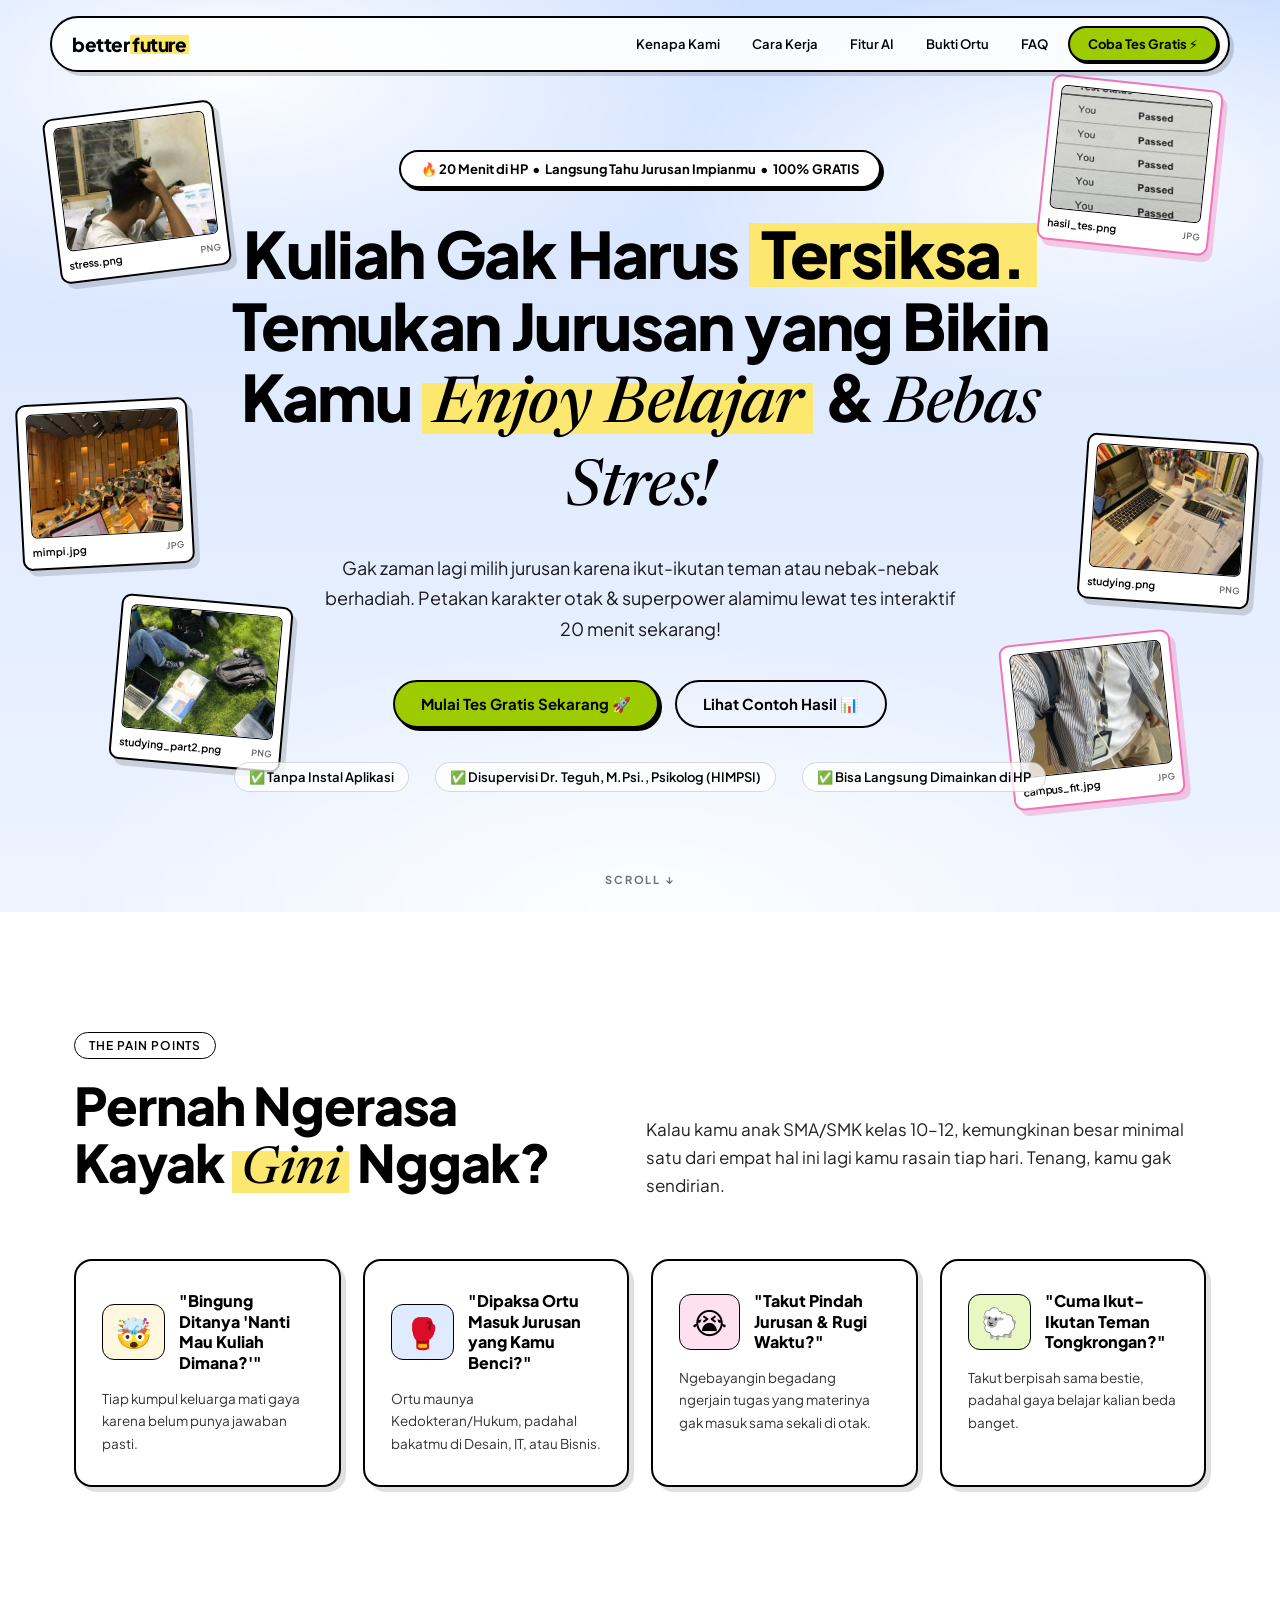
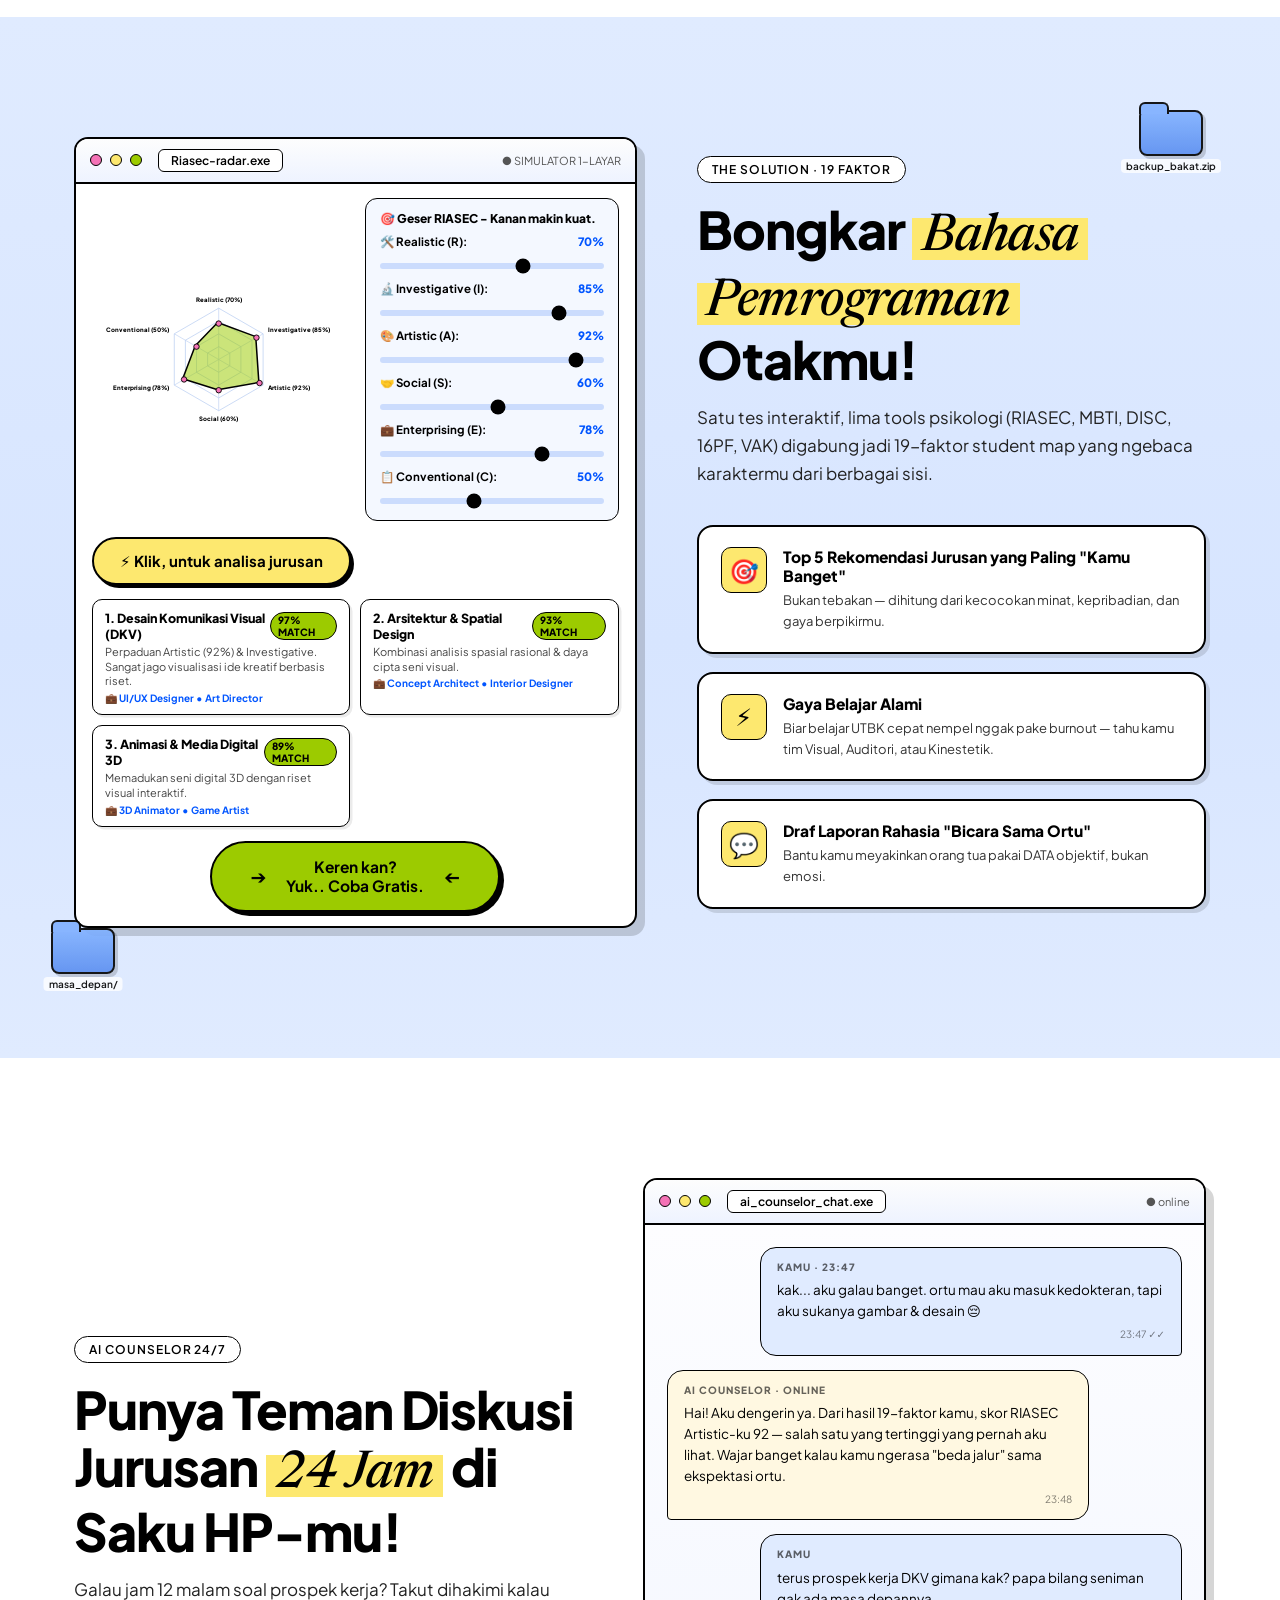
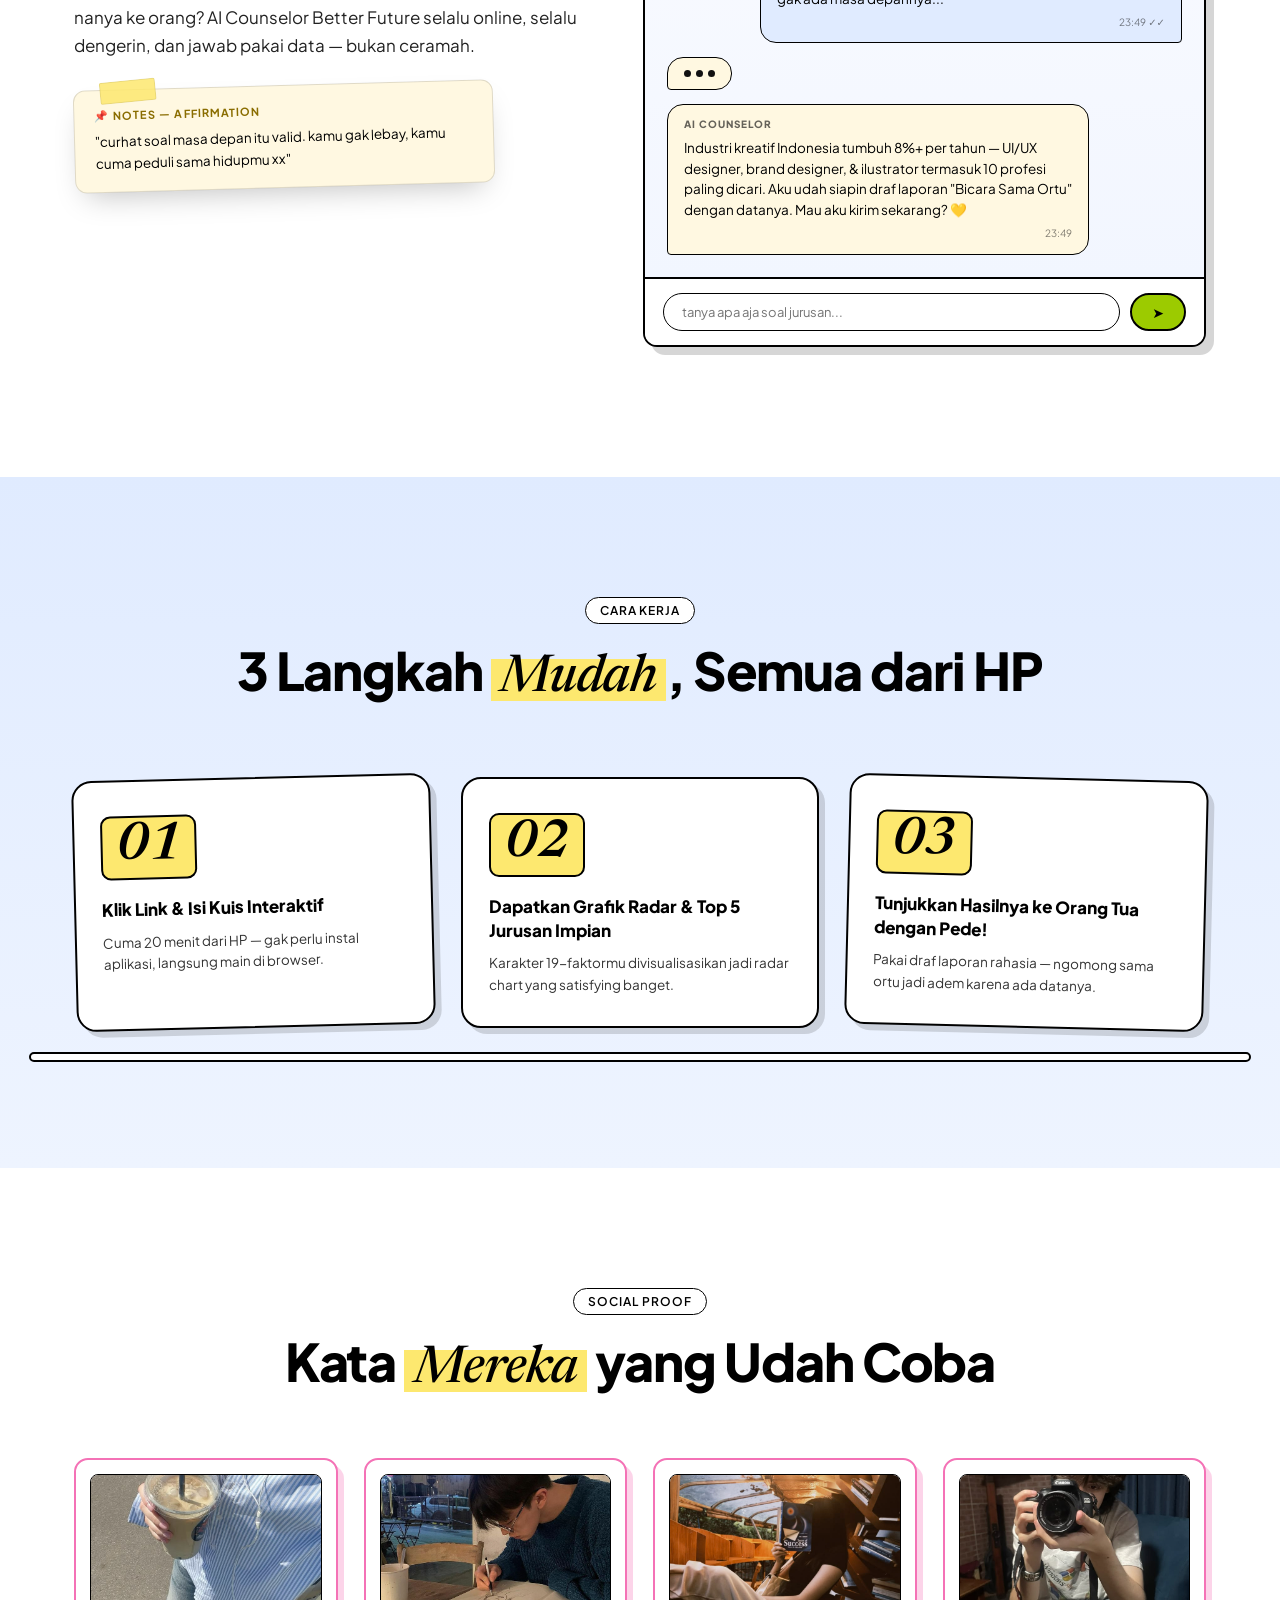
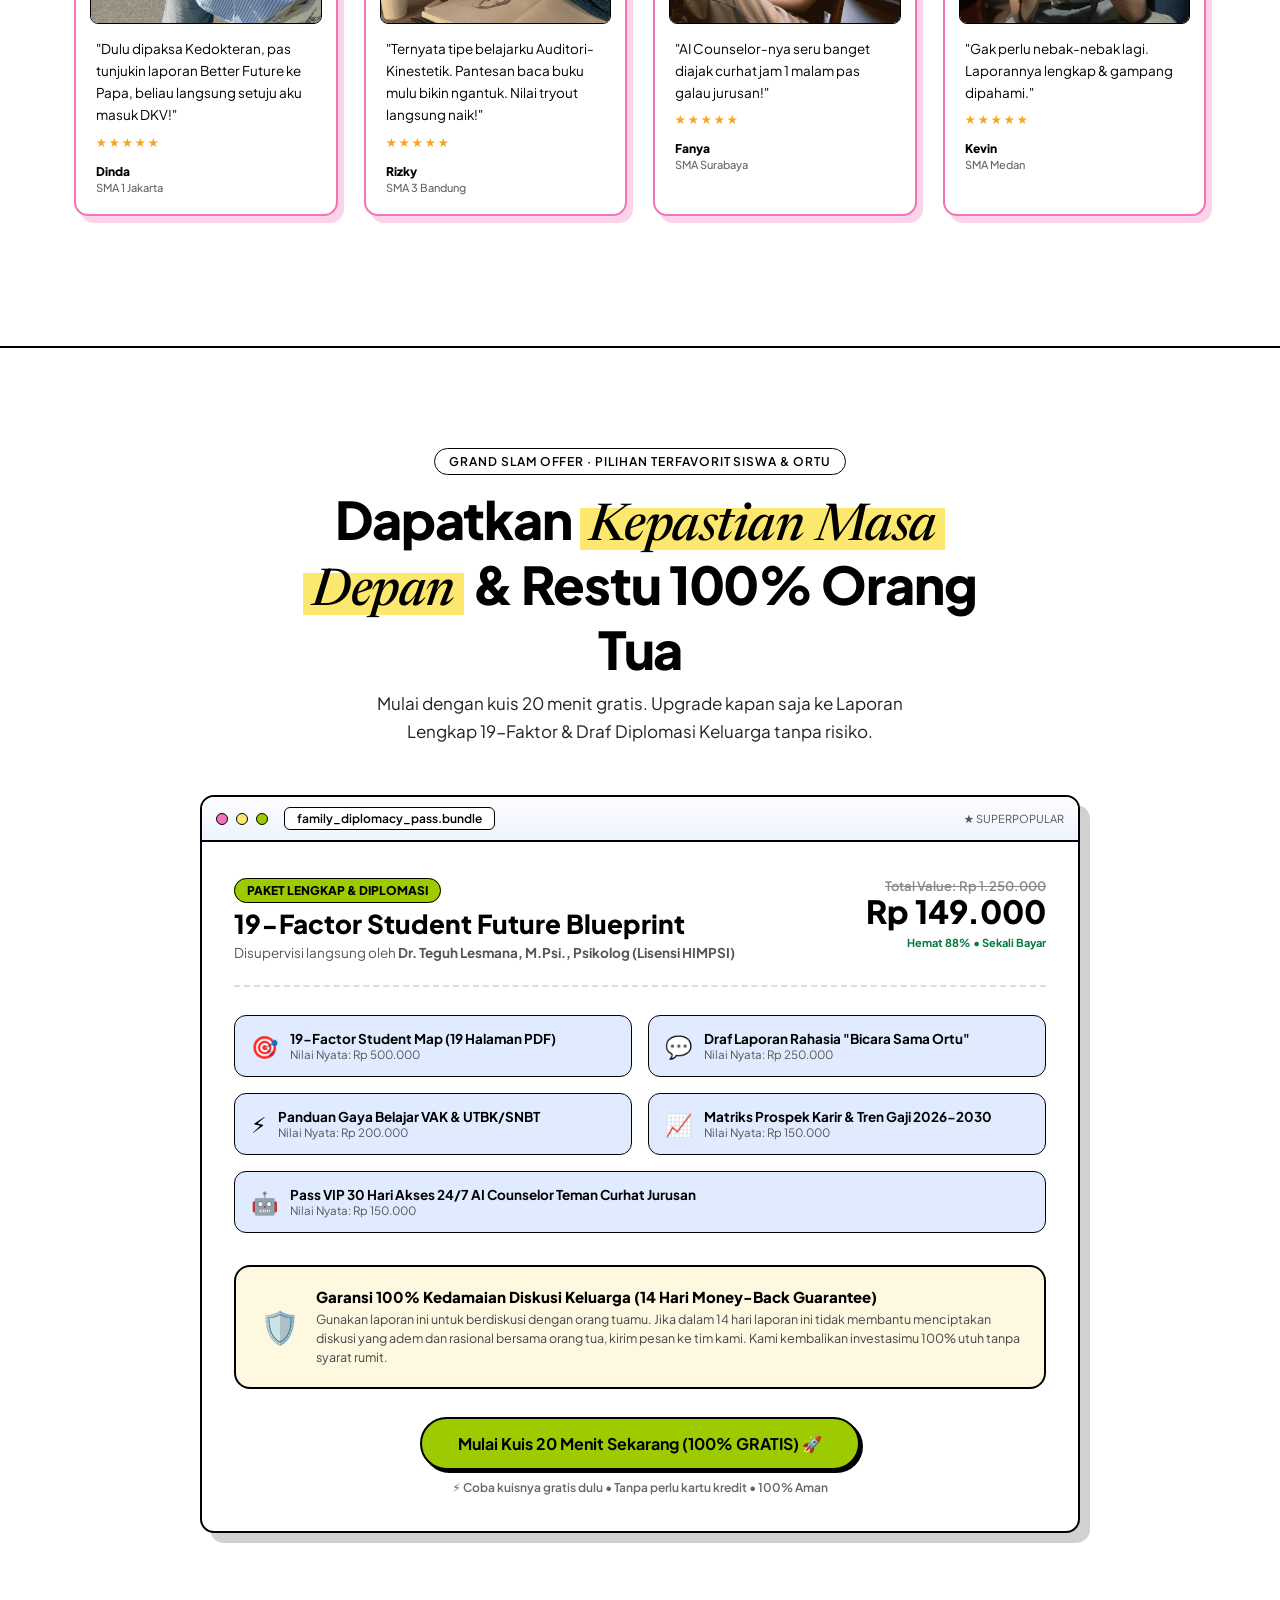
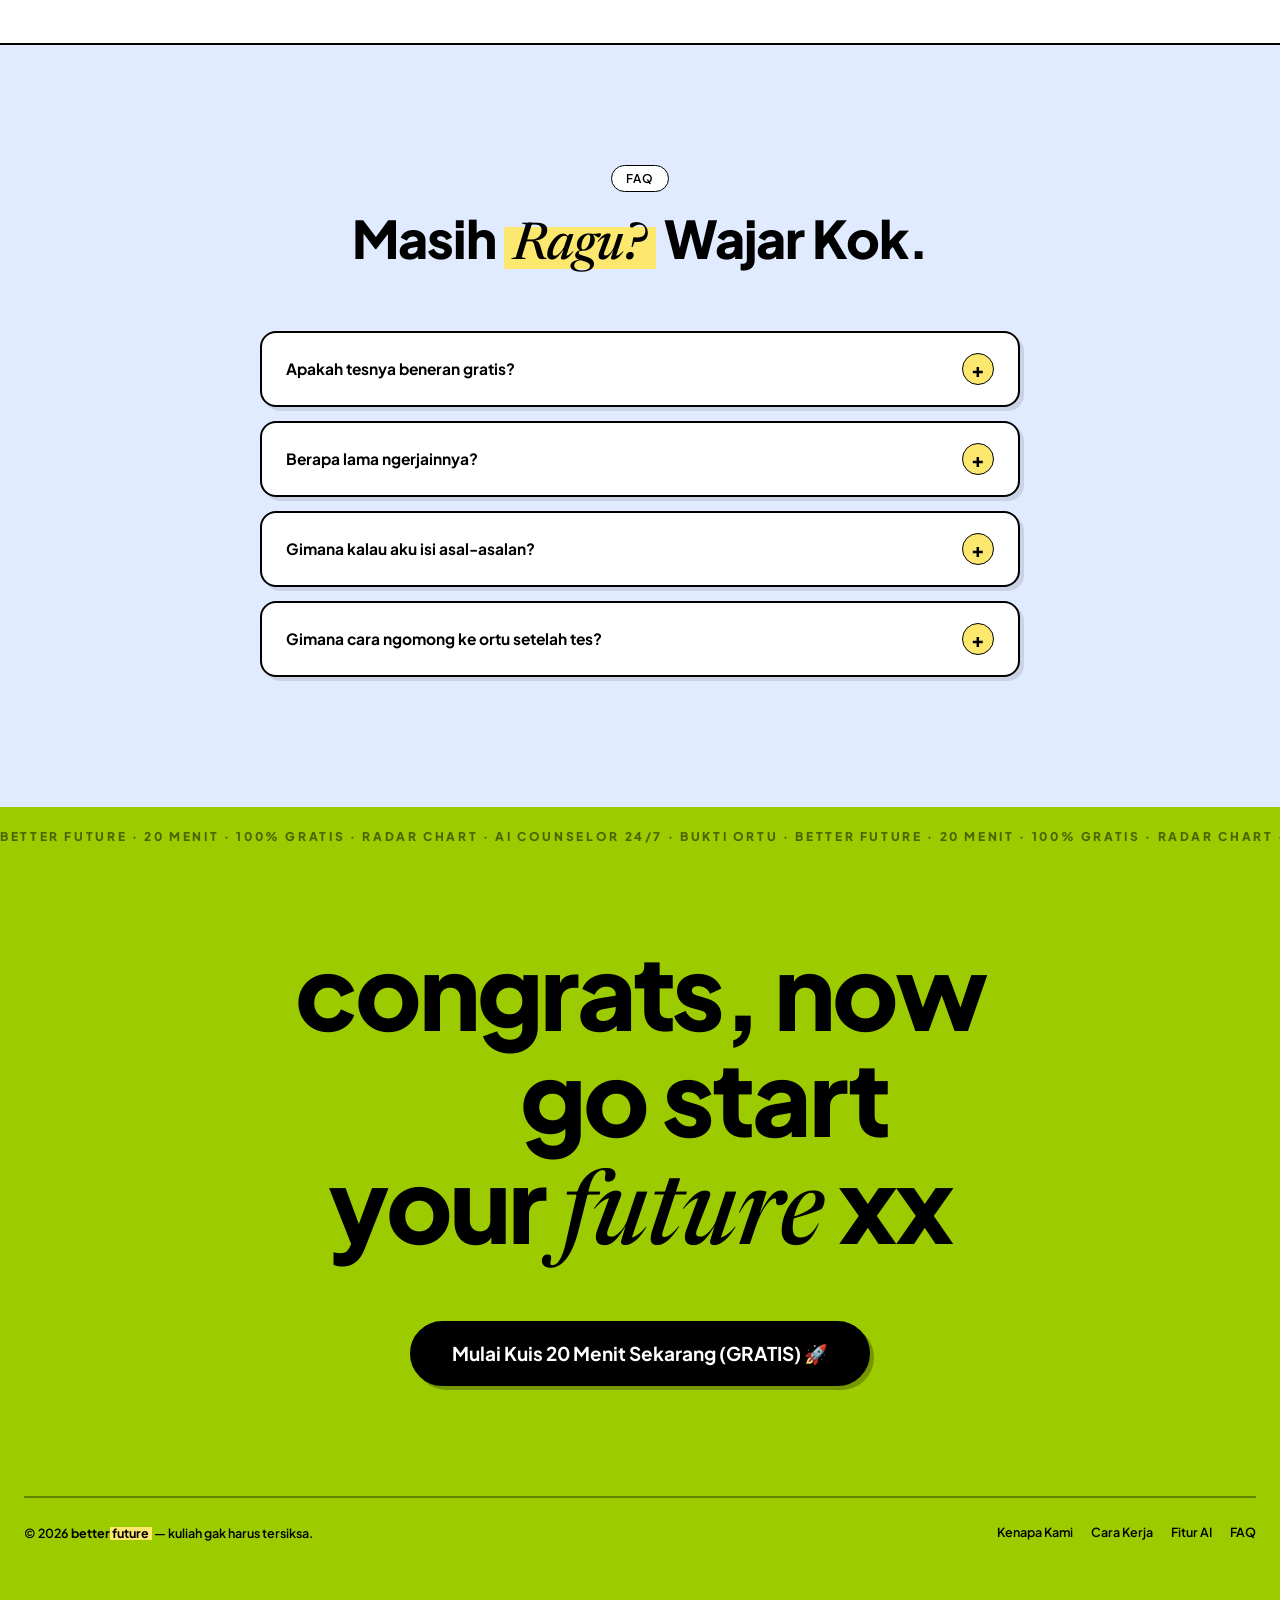
==== better-future.html @ 0d9a891e "style: update Analisa button label to 'Klik, untuk analisa jurusan'" ====
<!DOCTYPE html>
<html lang="id">
<head>
<meta charset="UTF-8">
<meta name="viewport" content="width=device-width, initial-scale=1.0">
<title>Better Future — Temukan Jurusan Impianmu dalam 20 Menit</title>
<meta name="description" content="Tes pemetaan bakat & jurusan 19-faktor gratis untuk siswa SMA/SMK. Radar chart karakter, AI Counselor 24/7, dan laporan untuk meyakinkan orang tua.">
<link rel="preconnect" href="https://fonts.googleapis.com">
<link rel="preconnect" href="https://fonts.gstatic.com" crossorigin>
<link href="https://fonts.googleapis.com/css2?family=Plus+Jakarta+Sans:ital,wght@0,300;0,400;0,500;0,600;0,700;0,800;1,400;1,600&family=Newsreader:ital,opsz,wght@1,6..72,400;1,6..72,500;1,6..72,600&display=swap" rel="stylesheet">
<style>
:root{
  --cloud:#E0EBFF;
  --white:#FFFFFF;
  --lime:#9CCB00;
  --scribble:#FDE86F;
  --pink:#F472B6;
  --beige:#FFF8E1;
  --ink:#000000;
  --sans:'Plus Jakarta Sans',system-ui,-apple-system,sans-serif;
  --serif:'Newsreader','Playfair Display',Georgia,serif;
}
*{margin:0;padding:0;box-sizing:border-box}
html{scroll-behavior:smooth}
body{font-family:var(--sans);color:var(--ink);background:var(--cloud);overflow-x:hidden;-webkit-font-smoothing:antialiased}
::selection{background:var(--scribble);color:var(--ink)}
img,svg{display:block;max-width:100%}
a{text-decoration:none;color:inherit}
button{font-family:inherit;cursor:pointer}

/* ---------- shared bits ---------- */

/* Mazda Dimming Turn Signal (Heartbeat Pulsing Glow) */
@keyframes mazdaPulse {
  0% { opacity: 1; filter: drop-shadow(0 0 6px rgba(0,0,0,0.3)); transform: scale(1); }
  18% { opacity: 1; filter: drop-shadow(0 0 16px rgba(156,203,0,0.9)); transform: scale(1.035); }
  55% { opacity: 0.5; filter: drop-shadow(0 0 2px rgba(0,0,0,0.1)); transform: scale(0.985); }
  100% { opacity: 1; filter: drop-shadow(0 0 6px rgba(0,0,0,0.3)); transform: scale(1); }
}

.mazda-btn {
  font-size: 16.5px !important;
  padding: 14px 34px !important;
  border-width: 2.5px !important;
  animation: mazdaPulse 1.4s cubic-bezier(0.2, 0.8, 0.2, 1) infinite !important;
  box-shadow: 4px 4px 0 var(--ink) !important;
}

.mazda-arrow {
  display: inline-block;
  font-size: 19px;
  font-weight: 900;
  margin: 0 4px;
}
.mazda-arrow.left { animation: arrowLeftPulse 1.4s infinite; }
.mazda-arrow.right { transform: scaleX(-1); animation: arrowRightPulse 1.4s infinite; }

@keyframes arrowLeftPulse {
  0%, 100% { transform: translateX(0); }
  50% { transform: translateX(5px); }
}
@keyframes arrowRightPulse {
  0%, 100% { transform: scaleX(-1) translateX(0); }
  50% { transform: scaleX(-1) translateX(5px); }
}


/* Compact 1-Screen RIASEC Simulator */
.sim-layout{display:grid;grid-template-columns:1fr 1fr;gap:20px;align-items:center;margin-bottom:16px}
@media(max-width:768px){.sim-layout{grid-template-columns:1fr;gap:12px}}

.sim-controls-compact{background:#f4f8ff;border:1.5px solid var(--ink);border-radius:12px;padding:12px 14px}
.sim-group-compact{margin-bottom:8px}
.sim-group-compact:last-child{margin-bottom:0}
.sim-label-compact{font-size:11.5px;font-weight:700;margin-bottom:3px;display:flex;justify-content:space-between;align-items:center}
.sim-label-compact span:last-child{color:#0055ff;font-weight:800}
.sim-slider-compact{width:100%;height:6px;border-radius:6px;background:#cbdcfd;outline:none;-webkit-appearance:none;accent-color:var(--ink);cursor:pointer}

.sim-results-compact{margin-top:14px;display:grid;grid-template-columns:repeat(auto-fit,minmax(220px,1fr));gap:10px}
.sim-res-card-compact{background:var(--white);border:1.5px solid var(--ink);border-radius:10px;padding:10px 12px;box-shadow:2.5px 2.5px 0 rgba(0,0,0,.08);transition:all .2s ease}
.sim-res-card-compact:hover{transform:translateY(-2px);box-shadow:4px 4px 0 rgba(0,0,0,.12)}
.sim-res-top-compact{display:flex;justify-content:space-between;align-items:center;margin-bottom:3px}
.sim-res-title-compact{font-size:12.5px;font-weight:800;color:var(--ink)}
.sim-res-badge-compact{font-size:10px;font-weight:800;background:var(--lime);border:1px solid var(--ink);border-radius:999px;padding:1px 7px}
.sim-res-desc-compact{font-size:11px;color:#444;line-height:1.35;margin-bottom:3px}
.sim-res-careers-compact{font-size:10px;color:#0055ff;font-weight:700}


/* Interactive Simulator Styles */
.sim-controls{background:#f4f8ff;border:1.5px solid var(--ink);border-radius:14px;padding:16px 18px;margin-top:14px}
.sim-group{margin-bottom:14px}
.sim-group:last-child{margin-bottom:0}
.sim-label{font-size:12px;font-weight:700;margin-bottom:6px;display:flex;justify-content:space-between;align-items:center}
.sim-label span{color:#0055ff;font-weight:800}
.sim-slider{width:100%;height:8px;border-radius:6px;background:#cbdcfd;outline:none;-webkit-appearance:none;accent-color:var(--ink);cursor:pointer}
.sim-pills{display:flex;gap:6px;flex-wrap:wrap}
.sim-pill{font-size:11.5px;font-weight:700;border:1.5px solid var(--ink);border-radius:999px;padding:5px 12px;background:var(--white);color:var(--ink);cursor:pointer;transition:all .18s ease}
.sim-pill:hover{background:var(--scribble)}
.sim-pill.active{background:var(--lime);box-shadow:2px 2px 0 var(--ink)}

.sim-results{margin-top:16px;display:flex;flex-direction:column;gap:10px}
.sim-res-card{background:var(--white);border:1.5px solid var(--ink);border-radius:12px;padding:12px 14px;box-shadow:3px 3px 0 rgba(0,0,0,.08);transition:all .25s ease}
.sim-res-card:hover{transform:translateY(-2px);box-shadow:5px 5px 0 rgba(0,0,0,.12)}
.sim-res-top{display:flex;justify-content:space-between;align-items:center;margin-bottom:4px}
.sim-res-title{font-size:13.5px;font-weight:800;color:var(--ink)}
.sim-res-badge{font-size:11px;font-weight:800;background:var(--lime);border:1px solid var(--ink);border-radius:999px;padding:2px 8px}
.sim-res-desc{font-size:11.5px;color:#444;line-height:1.4;margin-bottom:4px}
.sim-res-careers{font-size:10.5px;color:#0055ff;font-weight:700}
.loading-pulse{animation:pulse 0.8s infinite alternate}
@keyframes pulse { from { opacity: 0.5; } to { opacity: 1; } }

.wrap{max-width:1180px;margin:0 auto;padding:0 24px}
.hl{background:linear-gradient(180deg,transparent 12%,var(--scribble) 12%,var(--scribble) 92%,transparent 92%);padding:0 .18em;box-decoration-break:clone;-webkit-box-decoration-break:clone}
.it{font-family:var(--serif);font-style:italic;font-weight:500;letter-spacing:-.01em}
.pill-btn{display:inline-flex;align-items:center;gap:8px;border:2px solid var(--ink);border-radius:999px;padding:12px 26px;font-weight:700;font-size:15px;background:var(--white);color:var(--ink);transition:transform .2s ease,box-shadow .2s ease,background-color .2s ease;box-shadow:3px 3px 0 var(--ink)}
.pill-btn:hover{transform:translate(-2px,-2px);box-shadow:6px 6px 0 var(--ink)}
.pill-btn:active{transform:translate(1px,1px);box-shadow:2px 2px 0 var(--ink)}
.pill-btn.lime{background:var(--lime)}
.pill-btn.dark{background:var(--ink);color:var(--white);box-shadow:4px 4px 0 rgba(0,0,0,.25)}
.pill-btn.dark:hover{box-shadow:7px 7px 0 rgba(0,0,0,.25)}
.pill-btn.ghost{background:transparent;box-shadow:none}
.pill-btn.ghost:hover{background:var(--white);box-shadow:4px 4px 0 var(--ink)}
.tag{display:inline-block;border:1.5px solid var(--ink);border-radius:999px;padding:5px 14px;font-size:12px;font-weight:600;letter-spacing:.08em;text-transform:uppercase;background:var(--white)}
.sec-head{font-size:clamp(30px,4.6vw,52px);font-weight:800;line-height:1.08;letter-spacing:-.02em}
.sec-sub{font-size:clamp(14px,1.4vw,17px);line-height:1.65;color:#222;max-width:560px}
.reveal{opacity:0;transform:translateY(34px);transition:opacity .8s cubic-bezier(.2,.7,.3,1),transform .8s cubic-bezier(.2,.7,.3,1)}
.reveal.in{opacity:1;transform:none}

/* folder icon (pure css) */
.folder{position:relative;width:64px;height:46px;background:linear-gradient(180deg,#7fb0ff,#5a8ef0);border:2px solid var(--ink);border-radius:6px 8px 8px 8px;box-shadow:3px 3px 0 rgba(0,0,0,.18)}
.folder::before{content:'';position:absolute;top:-10px;left:-2px;width:26px;height:10px;background:#7fb0ff;border:2px solid var(--ink);border-bottom:none;border-radius:6px 6px 0 0}
.folder span{position:absolute;left:50%;top:110%;transform:translateX(-50%);font-size:10px;font-weight:600;white-space:nowrap;background:rgba(255,255,255,.85);padding:1px 5px;border-radius:4px}

/* polaroid artifact */
.pola{background:var(--white);border:2px solid var(--ink);border-radius:10px;padding:8px 8px 10px;box-shadow:5px 6px 0 rgba(0,0,0,.14);width:150px}
.pola .ph{height:110px;border-radius:6px;border:1.5px solid var(--ink);position:relative;overflow:hidden}
.pola .cap{font-size:10.5px;font-weight:600;margin-top:7px;display:flex;justify-content:space-between;align-items:center}
.pola .cap i{font-style:normal;font-size:9px;color:#666}
.pink-bd{border-color:var(--pink);box-shadow:5px 6px 0 rgba(244,114,182,.35)}

/* sticky note */
.note{background:var(--beige);border:1.5px solid rgba(0,0,0,.12);border-radius:12px;padding:18px 20px;box-shadow:0 14px 30px -12px rgba(0,0,0,.25);position:relative}
.note::before{content:'';position:absolute;top:-10px;left:26px;width:54px;height:20px;background:rgba(253,232,111,.85);border:1px solid rgba(0,0,0,.08);transform:rotate(-4deg);border-radius:2px}
.note .n-title{font-size:11px;font-weight:700;text-transform:uppercase;letter-spacing:.1em;color:#8a6d00;margin-bottom:8px}
.note p{font-size:13.5px;line-height:1.6}

/* retro window */
.retro{background:var(--white);border:2px solid var(--ink);border-radius:14px;box-shadow:8px 8px 0 rgba(0,0,0,.16);overflow:hidden}
.retro-bar{display:flex;align-items:center;gap:8px;padding:10px 14px;border-bottom:2px solid var(--ink);background:linear-gradient(180deg,#fdfdfd,#eef3ff)}
.retro-bar .dot{width:12px;height:12px;border-radius:50%;border:1.5px solid var(--ink)}
.retro-bar .dot:nth-child(1){background:var(--pink)}
.retro-bar .dot:nth-child(2){background:var(--scribble)}
.retro-bar .dot:nth-child(3){background:var(--lime)}
.retro-bar .fname{margin-left:8px;font-size:12px;font-weight:600;background:var(--white);border:1.5px solid var(--ink);border-radius:6px;padding:3px 12px}
.retro-bar .spacer{flex:1}
.retro-bar .mini{font-size:11px;color:#555}

/* ---------- nav ---------- */
nav{position:fixed;top:16px;left:50%;transform:translateX(-50%);z-index:100;width:min(1180px,calc(100% - 32px))}
.nav-pill{display:flex;align-items:center;gap:6px;background:rgba(255,255,255,.86);backdrop-filter:blur(14px);-webkit-backdrop-filter:blur(14px);border:2px solid var(--ink);border-radius:999px;padding:8px 10px 8px 20px;box-shadow:4px 4px 0 rgba(0,0,0,.15)}
.logo{font-weight:800;font-size:19px;letter-spacing:-.02em;margin-right:auto;white-space:nowrap}
.logo .hl{padding:0 .12em}
.nav-links{display:flex;gap:4px}
.nav-links a{font-size:13px;font-weight:600;padding:7px 14px;border-radius:999px;transition:background-color .18s ease}
.nav-links a:hover{background:var(--scribble)}
.nav-cta{font-size:13px;font-weight:700;border:2px solid var(--ink);border-radius:999px;padding:8px 18px;background:var(--lime);transition:transform .18s ease,box-shadow .18s ease;box-shadow:2px 2px 0 var(--ink);white-space:nowrap}
.nav-cta:hover{transform:translate(-1px,-1px);box-shadow:4px 4px 0 var(--ink)}
.burger{display:none;background:none;border:2px solid var(--ink);border-radius:999px;width:38px;height:38px;font-size:16px;background:var(--white)}
.mobile-menu{display:none;flex-direction:column;gap:4px;margin-top:8px;background:var(--white);border:2px solid var(--ink);border-radius:20px;padding:12px;box-shadow:4px 4px 0 rgba(0,0,0,.15)}
.mobile-menu a{font-weight:600;font-size:14px;padding:10px 14px;border-radius:12px}
.mobile-menu a:hover{background:var(--scribble)}
.mobile-menu.open{display:flex}

/* ---------- hero ---------- */
.hero{position:relative;min-height:100svh;display:flex;align-items:center;justify-content:center;text-align:center;padding:150px 24px 120px;
  background:
    radial-gradient(ellipse 70% 45% at 18% 8%,rgba(255,255,255,.95) 0%,rgba(255,255,255,0) 60%),
    radial-gradient(ellipse 60% 40% at 85% 20%,rgba(255,255,255,.9) 0%,rgba(255,255,255,0) 55%),
    radial-gradient(ellipse 75% 50% at 50% 100%,rgba(255,255,255,.85) 0%,rgba(255,255,255,0) 60%),
    linear-gradient(180deg,#cfe0ff 0%,var(--cloud) 45%,#eef4ff 100%)}
.hero-inner{position:relative;z-index:3;max-width:860px}
.badge-fire{display:inline-flex;align-items:center;gap:8px;background:var(--white);border:2px solid var(--ink);border-radius:999px;padding:9px 20px;font-size:13px;font-weight:700;box-shadow:3px 3px 0 var(--ink);margin-bottom:30px}
.hero h1{font-size:clamp(34px,5.6vw,64px);font-weight:800;line-height:1.12;letter-spacing:-.025em;margin-bottom:26px}
.hero .sub{font-size:clamp(14px,1.6vw,18px);line-height:1.7;max-width:640px;margin:0 auto 36px;color:#1a1a1a}
.hero-ctas{display:flex;gap:16px;justify-content:center;flex-wrap:wrap;margin-bottom:34px}
.trust{display:flex;gap:10px 26px;justify-content:center;flex-wrap:wrap;font-size:13px;font-weight:600}
.trust span{background:rgba(255,255,255,.75);border:1.5px solid rgba(0,0,0,.15);border-radius:999px;padding:6px 14px}
.art{position:absolute;z-index:2;animation:floaty 7s ease-in-out infinite}
.art .pola{width:172px}
.art .pola .ph{height:124px}
.a1{top:12%;left:4%;transform:rotate(-7deg)}
.a2{top:9%;right:5%;transform:rotate(6deg);animation-delay:-2s}
.a3{bottom:16%;left:9%;transform:rotate(5deg);animation-delay:-4s}
.a4{bottom:12%;right:8%;transform:rotate(-6deg);animation-delay:-1s}
.a5{top:44%;left:1.5%;transform:rotate(-3deg);animation-delay:-3s}
.a6{top:48%;right:2%;transform:rotate(4deg);animation-delay:-5s}
@keyframes floaty{0%,100%{translate:0 0}50%{translate:0 -14px}}
.ph-1{background:linear-gradient(135deg,#ffd6e9,#f472b6 60%,#c9368b)}
.ph-2{background:linear-gradient(135deg,#fff3b0,#fde86f 55%,#d9b90a)}
.ph-3{background:linear-gradient(135deg,#d3f36b,#9ccb00 60%,#6a8f00)}
.ph-4{background:linear-gradient(135deg,#cfe0ff,#7fb0ff 60%,#3f6fd8)}
.ph-5{background:linear-gradient(135deg,#ffe9d1,#ffb26b 60%,#e07f1f)}
.ph-6{background:linear-gradient(135deg,#e6dcff,#b39af0 60%,#7d5cd6)}
.ph .doodle{position:absolute;inset:0;display:flex;align-items:center;justify-content:center}
.ph .doodle svg{width:44px;height:44px;stroke:rgba(0,0,0,.75)}
.ph img{width:100%;height:100%;object-fit:cover}
.scroll-hint{position:absolute;bottom:26px;left:50%;transform:translateX(-50%);z-index:3;font-size:11px;font-weight:700;letter-spacing:.18em;text-transform:uppercase;opacity:.55;animation:hint 2s ease-in-out infinite}
@keyframes hint{0%,100%{translate:0 0}50%{translate:0 8px}}

/* ---------- problems ---------- */
.problems{background:var(--white);padding:120px 0 130px;position:relative}
.problems .topline{display:flex;align-items:flex-end;justify-content:space-between;gap:30px;flex-wrap:wrap;margin-bottom:60px}
.pain-grid{display:grid;grid-template-columns:repeat(auto-fit,minmax(250px,1fr));gap:22px}
.pain{border:2px solid var(--ink);border-radius:18px;padding:30px 26px;background:var(--white);box-shadow:5px 5px 0 rgba(0,0,0,.12);transition:transform .22s ease,box-shadow .22s ease;position:relative}
.pain:hover{transform:translateY(-6px) rotate(-.6deg);box-shadow:8px 10px 0 rgba(0,0,0,.14)}
.pain-head{display:flex;align-items:center;gap:14px;margin-bottom:14px}
.pain .emo{font-size:30px;display:inline-flex;align-items:center;justify-content:center;background:var(--beige);border:1.5px solid var(--ink);border-radius:12px;padding:8px 12px;flex-shrink:0;margin-bottom:0}
.pain h3{font-size:16px;font-weight:800;line-height:1.3;margin-bottom:0}
.pain p{font-size:13.5px;line-height:1.65;color:#333}
.pain:nth-child(2) .emo{background:var(--cloud)}
.pain:nth-child(3) .emo{background:#ffe0ee}
.pain:nth-child(4) .emo{background:#e9f7c2}

/* ---------- 19 factor ---------- */
.factors{background:linear-gradient(180deg,var(--cloud),#d7e5ff 60%,var(--cloud));padding:120px 0 130px;position:relative;overflow:hidden}
.factors-grid{display:grid;grid-template-columns:1.05fr .95fr;gap:60px;align-items:center}
.radar-wrap{padding:26px}
.radar-legend{display:flex;flex-wrap:wrap;gap:8px;margin-top:16px}
.radar-legend span{font-size:11px;font-weight:700;border:1.5px solid var(--ink);border-radius:999px;padding:4px 11px;background:var(--beige)}
.feat-list{display:flex;flex-direction:column;gap:18px;margin-top:38px}
.feat{display:flex;gap:16px;align-items:flex-start;background:var(--white);border:2px solid var(--ink);border-radius:16px;padding:20px 22px;box-shadow:4px 4px 0 rgba(0,0,0,.12);transition:transform .2s ease}
.feat:hover{transform:translateX(6px)}
.feat .ico{font-size:24px;background:var(--scribble);border:1.5px solid var(--ink);border-radius:10px;width:46px;height:46px;display:flex;align-items:center;justify-content:center;flex-shrink:0}
.feat h4{font-size:15.5px;font-weight:800;margin-bottom:5px}
.feat p{font-size:13px;line-height:1.6;color:#333}
.floating-folder{position:absolute;opacity:.9}
.ff1{top:9%;right:6%;animation:floaty 8s ease-in-out infinite}
.ff2{bottom:8%;left:4%;animation:floaty 9s ease-in-out infinite reverse}

/* ---------- AI counselor ---------- */
.ai-sec{background:var(--white);padding:120px 0 130px}
.ai-grid{display:grid;grid-template-columns:.95fr 1.05fr;gap:60px;align-items:center}
.chat-body{padding:22px;background:linear-gradient(180deg,#fdfdff,#f2f6ff);display:flex;flex-direction:column;gap:14px;min-height:380px}
.bubble{max-width:82%;padding:12px 16px;border-radius:16px;font-size:13.5px;line-height:1.55;border:1.5px solid var(--ink);opacity:0;transform:translateY(12px);animation:pop .5s ease forwards}
@keyframes pop{to{opacity:1;transform:none}}
.bubble.me{align-self:flex-end;background:var(--cloud);border-bottom-right-radius:4px}
.bubble.ai{align-self:flex-start;background:var(--beige);border-bottom-left-radius:4px}
.bubble .who{display:block;font-size:10px;font-weight:800;letter-spacing:.1em;text-transform:uppercase;margin-bottom:5px;opacity:.6}
.bubble .time{display:block;font-size:10px;text-align:right;opacity:.5;margin-top:5px}
.typing{align-self:flex-start;display:flex;gap:5px;padding:12px 16px;background:var(--beige);border:1.5px solid var(--ink);border-radius:16px;border-bottom-left-radius:4px}
.typing i{width:7px;height:7px;background:#111;border-radius:50%;animation:tp 1s infinite}
.typing i:nth-child(2){animation-delay:.15s}
.typing i:nth-child(3){animation-delay:.3s}
@keyframes tp{0%,100%{transform:translateY(0);opacity:.4}50%{transform:translateY(-5px);opacity:1}}
.chat-input{display:flex;gap:10px;padding:14px 18px;border-top:2px solid var(--ink);background:var(--white)}
.chat-input input{flex:1;border:1.5px solid var(--ink);border-radius:999px;padding:10px 18px;font-family:inherit;font-size:13px;outline:none}
.chat-input input:focus{box-shadow:0 0 0 3px var(--scribble)}
.chat-input button{border:2px solid var(--ink);background:var(--lime);border-radius:999px;padding:0 20px;font-weight:800;font-size:14px;transition:transform .15s ease}
.chat-input button:hover{transform:scale(1.06)}
.ai-note{margin-top:26px;max-width:420px;transform:rotate(-1.6deg)}

/* ---------- steps ---------- */
.steps{background:linear-gradient(180deg,var(--cloud),#eef4ff);padding:120px 0 140px;position:relative;overflow:hidden}
.shelf{display:grid;grid-template-columns:repeat(3,1fr);gap:28px;margin-top:70px;position:relative}
.step-card{background:var(--white);border:2px solid var(--ink);border-radius:20px;padding:34px 26px 30px;box-shadow:6px 6px 0 rgba(0,0,0,.14);position:relative;transition:transform .25s ease}
.step-card:hover{transform:translateY(-8px)}
.step-card:nth-child(1){transform:rotate(-1.4deg)}
.step-card:nth-child(3){transform:rotate(1.4deg)}
.step-card:nth-child(1):hover{transform:rotate(-1.4deg) translateY(-8px)}
.step-card:nth-child(3):hover{transform:rotate(1.4deg) translateY(-8px)}
.step-num{font-family:var(--serif);font-style:italic;font-size:52px;font-weight:600;background:var(--scribble);display:inline-block;padding:0 14px;border-radius:10px;border:2px solid var(--ink);margin-bottom:18px;line-height:1.15}
.step-card h4{font-size:17px;font-weight:800;line-height:1.4;margin-bottom:10px}
.step-card p{font-size:13.5px;line-height:1.6;color:#333}
.shelf-line{position:absolute;left:-4%;right:-4%;height:10px;background:var(--white);border:2px solid var(--ink);border-radius:999px;bottom:-34px;box-shadow:0 10px 22px -8px rgba(0,0,0,.3)}

/* ---------- testimonials ---------- */
.testi{background:var(--white);padding:120px 0 130px}
.testi-grid{display:grid;grid-template-columns:repeat(auto-fit,minmax(240px,1fr));gap:26px;margin-top:60px}
.t-card{background:var(--white);border:2.5px solid var(--pink);border-radius:14px;padding:14px 14px 20px;box-shadow:6px 7px 0 rgba(244,114,182,.3);transition:transform .22s ease}
.t-card:hover{transform:translateY(-7px) rotate(.8deg)}
.t-photo{height:150px;border-radius:8px;border:1.5px solid var(--ink);margin-bottom:14px;display:flex;align-items:center;justify-content:center;font-family:var(--serif);font-style:italic;font-size:44px;font-weight:600;color:rgba(0,0,0,.75);overflow:hidden}
.t-photo img{width:100%;height:100%;object-fit:cover}
.t-card blockquote{font-size:13.5px;line-height:1.65;padding:0 6px}
.t-card .who{margin-top:14px;padding:0 6px;font-size:12px;font-weight:800}
.t-card .who span{display:block;font-weight:500;font-size:11px;color:#666;margin-top:2px}
.stars{padding:0 6px;margin-top:8px;font-size:12px;letter-spacing:2px;color:#f5a623}

/* ---------- faq ---------- */
.faq{background:var(--cloud);padding:120px 0 130px}
.faq-list{max-width:760px;margin:56px auto 0;display:flex;flex-direction:column;gap:14px}
.faq-item{background:var(--white);border:2px solid var(--ink);border-radius:16px;overflow:hidden;box-shadow:4px 4px 0 rgba(0,0,0,.1)}
.faq-q{width:100%;display:flex;justify-content:space-between;align-items:center;gap:16px;background:none;border:none;padding:20px 24px;font-size:15.5px;font-weight:700;text-align:left}
.faq-q .pm{font-size:20px;font-weight:800;transition:transform .3s ease;flex-shrink:0;width:32px;height:32px;border:1.5px solid var(--ink);border-radius:50%;display:flex;align-items:center;justify-content:center;background:var(--scribble)}
.faq-item.open .pm{transform:rotate(45deg);background:var(--lime)}
.faq-a{max-height:0;overflow:hidden;transition:max-height .4s ease}
.faq-a p{padding:0 24px 22px;font-size:14px;line-height:1.7;color:#333}

/* ---------- finale ---------- */
.finale{background:var(--lime);padding:130px 24px 60px;text-align:center;position:relative;overflow:hidden}
.finale h2{font-size:clamp(44px,8vw,110px);font-weight:800;line-height:1.04;letter-spacing:-.03em;margin-bottom:48px}
.finale h2 .l2{display:inline-block;margin-left:clamp(30px,10vw,150px)}
.finale .pill-btn.dark{font-size:clamp(15px,1.8vw,19px);padding:18px 40px;border-color:var(--ink)}
.foot{display:flex;justify-content:space-between;align-items:center;gap:20px;flex-wrap:wrap;margin-top:110px;padding-top:26px;border-top:2px solid rgba(0,0,0,.35);font-size:12.5px;font-weight:600}
.foot-links{display:flex;gap:18px;flex-wrap:wrap}
.foot-links a{border-bottom:1.5px solid transparent;transition:border-color .2s}
.foot-links a:hover{border-color:var(--ink)}
.finale .ticker{position:absolute;top:22px;left:0;right:0;overflow:hidden;opacity:.5;font-size:12px;font-weight:800;letter-spacing:.22em;text-transform:uppercase;white-space:nowrap}
.ticker-inner{display:inline-block;animation:tick 26s linear infinite}
@keyframes tick{from{transform:translateX(0)}to{transform:translateX(-50%)}}

/* ---------- responsive ---------- */
@media(max-width:980px){
  .factors-grid,.ai-grid{grid-template-columns:1fr;gap:46px}
  .shelf{grid-template-columns:1fr;max-width:440px;margin-left:auto;margin-right:auto}
  .a5,.a6{display:none}
  .art .pola{width:105px}
  .art .pola .ph{height:75px}
}
@media(max-width:720px){
  .nav-links{display:none}
  .burger{display:flex;align-items:center;justify-content:center}
  .nav-cta{padding:8px 14px;font-size:12px}
  .a3,.a4{display:none}
  .a1{top:8%;left:2%}
  .a2{top:7%;right:2%}
  .hero{padding-top:130px}
}
</style>
</head>
<body>

<!-- ============ NAV ============ -->
<nav>
  <div class="nav-pill">
    <a href="#" class="logo" data-testid="nav-logo">better<span class="hl">future</span></a>
    <div class="nav-links">
      <a href="#kenapa" data-testid="nav-link-kenapa">Kenapa Kami</a>
      <a href="#cara-kerja" data-testid="nav-link-cara">Cara Kerja</a>
      <a href="#fitur-ai" data-testid="nav-link-ai">Fitur AI</a>
      <a href="#bukti-ortu" data-testid="nav-link-bukti">Bukti Ortu</a>
      <a href="#faq" data-testid="nav-link-faq">FAQ</a>
    </div>
    <a href="#mulai" class="nav-cta" data-testid="nav-cta-button">Coba Tes Gratis ⚡</a>
    <button class="burger" id="burger" aria-label="menu" data-testid="nav-burger">☰</button>
  </div>
  <div class="mobile-menu" id="mobileMenu">
    <a href="#kenapa">Kenapa Kami</a>
    <a href="#cara-kerja">Cara Kerja</a>
    <a href="#fitur-ai">Fitur AI</a>
    <a href="#bukti-ortu">Bukti Ortu</a>
    <a href="#faq">FAQ</a>
  </div>
</nav>

<!-- ============ HERO ============ -->
<header class="hero" id="mulai">
  <!-- floating desktop artifacts -->
  <div class="art a1"><div class="pola"><div class="ph"><img src="assets/stress.jpg" alt="stress"></div><div class="cap">stress.png <i>PNG</i></div></div></div>
  <div class="art a2"><div class="pola pink-bd"><div class="ph"><img src="assets/test-score.jpg" alt="hasil tes"></div><div class="cap">hasil_tes.png <i>JPG</i></div></div></div>
  <div class="art a3"><div class="pola"><div class="ph"><img src="assets/studying-part2.jpg" alt="belajar di taman"></div><div class="cap">studying_part2.png <i>PNG</i></div></div></div>
  <div class="art a4"><div class="pola pink-bd"><div class="ph"><img src="assets/campus-fit.jpg" alt="ootd kampus"></div><div class="cap">campus_fit.jpg <i>JPG</i></div></div></div>
  <div class="art a5"><div class="pola"><div class="ph"><img src="assets/class.jpg" alt="kelas"></div><div class="cap">mimpi.jpg <i>JPG</i></div></div></div>
  <div class="art a6"><div class="pola"><div class="ph"><img src="assets/studying.jpg" alt="meja belajar"></div><div class="cap">studying.png <i>PNG</i></div></div></div>

  <div class="hero-inner">
    <div class="badge-fire reveal" data-testid="hero-badge">🔥 20 Menit di HP &nbsp;•&nbsp; Langsung Tahu Jurusan Impianmu &nbsp;•&nbsp; 100% GRATIS</div>
    <h1 class="reveal" data-testid="hero-headline">Kuliah Gak Harus <span class="hl">Tersiksa.</span><br>Temukan Jurusan yang Bikin Kamu <span class="it hl">Enjoy Belajar</span> &amp; <span class="it">Bebas Stres!</span></h1>
    <p class="sub reveal" data-testid="hero-subheadline">Gak zaman lagi milih jurusan karena ikut-ikutan teman atau nebak-nebak berhadiah. Petakan karakter otak &amp; superpower alamimu lewat tes interaktif 20 menit sekarang!</p>
    <div class="hero-ctas reveal">
      <a href="#cara-kerja" class="pill-btn lime" data-testid="hero-cta-primary">Mulai Tes Gratis Sekarang 🚀</a>
      <a href="#kenapa" class="pill-btn ghost" data-testid="hero-cta-secondary">Lihat Contoh Hasil 📊</a>
    </div>
    <div class="trust reveal" data-testid="hero-trust-badges">
      <span>✅ Tanpa Instal Aplikasi</span>
      <span>✅ Disupervisi Dr. Teguh, M.Psi., Psikolog (HIMPSI)</span>
      <span>✅ Bisa Langsung Dimainkan di HP</span>
    </div>
  </div>
  <div class="scroll-hint">scroll ↓</div>
</header>

<!-- ============ PROBLEMS ============ -->
<section class="problems" id="kenapa">
  <div class="wrap">
    <div class="topline reveal">
      <div>
        <span class="tag">the pain points</span>
        <h2 class="sec-head" style="margin-top:18px">Pernah Ngerasa<br>Kayak <span class="it hl">Gini</span> Nggak?</h2>
      </div>
      <p class="sec-sub">Kalau kamu anak SMA/SMK kelas 10–12, kemungkinan besar minimal satu dari empat hal ini lagi kamu rasain tiap hari. Tenang, kamu gak sendirian.</p>
    </div>
    <div class="pain-grid">
      <div class="pain reveal" data-testid="pain-card-1">
        <div class="pain-head">
          <span class="emo">🤯</span>
          <h3>"Bingung Ditanya 'Nanti Mau Kuliah Dimana?'"</h3>
        </div>
        <p>Tiap kumpul keluarga mati gaya karena belum punya jawaban pasti.</p>
      </div>
      <div class="pain reveal" data-testid="pain-card-2" style="transition-delay:.08s">
        <div class="pain-head">
          <span class="emo">🥊</span>
          <h3>"Dipaksa Ortu Masuk Jurusan yang Kamu Benci?"</h3>
        </div>
        <p>Ortu maunya Kedokteran/Hukum, padahal bakatmu di Desain, IT, atau Bisnis.</p>
      </div>
      <div class="pain reveal" data-testid="pain-card-3" style="transition-delay:.16s">
        <div class="pain-head">
          <span class="emo">😭</span>
          <h3>"Takut Pindah Jurusan &amp; Rugi Waktu?"</h3>
        </div>
        <p>Ngebayangin begadang ngerjain tugas yang materinya gak masuk sama sekali di otak.</p>
      </div>
      <div class="pain reveal" data-testid="pain-card-4" style="transition-delay:.24s">
        <div class="pain-head">
          <span class="emo">🐑</span>
          <h3>"Cuma Ikut-Ikutan Teman Tongkrongan?"</h3>
        </div>
        <p>Takut berpisah sama bestie, padahal gaya belajar kalian beda banget.</p>
      </div>
    </div>
  </div>
</section>

<!-- ============ 19-FACTOR ============ -->
<section class="factors" id="cara-kerja">
  <div class="floating-folder ff1"><div class="folder"><span>backup_bakat.zip</span></div></div>
  <div class="floating-folder ff2"><div class="folder"><span>masa_depan/</span></div></div>
  <div class="wrap">
    <div class="factors-grid">
      <div class="reveal">
                        <div class="retro" data-testid="radar-window">
          <div class="retro-bar">
            <span class="dot"></span><span class="dot"></span><span class="dot"></span>
            <span class="fname">Riasec-radar.exe</span>
            <span class="spacer"></span><span class="mini">● SIMULATOR 1-LAYAR</span>
          </div>
          <div style="padding:14px 16px">
            <!-- 2-Column Desktop Grid Layout -->
            <div class="sim-layout">
              <!-- Left Column: Hexagon Radar Chart -->
              <div>
                <svg viewBox="0 0 420 280" width="100%" data-testid="radar-chart" aria-label="Radar chart 6 dimensi RIASEC">
                  <g transform="translate(210,140)">
                    <!-- Grid Hexagons -->
                    <g fill="none" stroke="#b9cdf2" stroke-width="1.2">
                      <polygon points="0,-85 73.6,-42.5 73.6,42.5 0,85 -73.6,42.5 -73.6,-42.5"/>
                      <polygon points="0,-63.75 55.2,-31.87 55.2,31.87 0,63.75 -55.2,31.87 -55.2,-31.87"/>
                      <polygon points="0,-42.5 36.8,-21.25 36.8,21.25 0,42.5 -36.8,21.25 -36.8,-21.25"/>
                      <polygon points="0,-21.25 18.4,-10.62 18.4,10.62 0,21.25 -18.4,10.62 -18.4,-10.62"/>
                    </g>
                    <!-- Axis lines -->
                    <g stroke="#b9cdf2" stroke-width="1">
                      <line x1="0" y1="0" x2="0" y2="-85"/>
                      <line x1="0" y1="0" x2="73.6" y2="-42.5"/>
                      <line x1="0" y1="0" x2="73.6" y2="42.5"/>
                      <line x1="0" y1="0" x2="0" y2="85"/>
                      <line x1="0" y1="0" x2="-73.6" y2="42.5"/>
                      <line x1="0" y1="0" x2="-73.6" y2="-42.5"/>
                    </g>
                    <!-- Dynamic Data Polygon -->
                    <polygon id="radarPoly" points="0,-59.5 62.56,-36.1 67.7,39.1 0,51 -57.4,33.15 -36.8,-21.25"
                      fill="rgba(156,203,0,.52)" stroke="#000" stroke-width="2.5" stroke-linejoin="round" style="transition:all .25s ease"/>
                    <!-- Dynamic Vertex Circles -->
                    <g fill="#F472B6" stroke="#000" stroke-width="1.5">
                      <circle id="dotR" cx="0" cy="-59.5" r="4.5" style="transition:all .25s ease"/>
                      <circle id="dotI" cx="62.56" cy="-36.1" r="4.5" style="transition:all .25s ease"/>
                      <circle id="dotA" cx="67.7" cy="39.1" r="4.5" style="transition:all .25s ease"/>
                      <circle id="dotS" cx="0" cy="51" r="4.5" style="transition:all .25s ease"/>
                      <circle id="dotE" cx="-64.1" cy="33.15" r="4.5" style="transition:all .25s ease"/>
                      <circle id="dotC" cx="-36.8" cy="-21.25" r="4.5" style="transition:all .25s ease"/>
                    </g>
                    <!-- Hexagon Axis Labels -->
                    <g font-family="Plus Jakarta Sans,sans-serif" font-weight="800" font-size="10" fill="#000">
                      <text id="lblR" x="0" y="-96" text-anchor="middle">Realistic (70%)</text>
                      <text id="lblI" x="82" y="-45" text-anchor="start">Investigative (85%)</text>
                      <text id="lblA" x="82" y="50" text-anchor="start">Artistic (92%)</text>
                      <text id="lblS" x="0" y="102" text-anchor="middle">Social (60%)</text>
                      <text id="lblE" x="-82" y="50" text-anchor="end">Enterprising (78%)</text>
                      <text id="lblC" x="-82" y="-45" text-anchor="end">Conventional (50%)</text>
                    </g>
                  </g>
                </svg>
              </div>

              <!-- Right Column: 6 RIASEC Sliders -->
              <div class="sim-controls-compact">
                <div style="font-size:12px;font-weight:800;margin-bottom:8px;color:var(--ink)">🎯 Geser RIASEC - Kanan makin kuat.</div>

                <div class="sim-group-compact">
                  <div class="sim-label-compact"><span>🛠️ Realistic (R):</span><span id="txtR">70%</span></div>
                  <input type="range" id="slideR" class="sim-slider-compact" min="15" max="100" value="70">
                </div>

                <div class="sim-group-compact">
                  <div class="sim-label-compact"><span>🔬 Investigative (I):</span><span id="txtI">85%</span></div>
                  <input type="range" id="slideI" class="sim-slider-compact" min="15" max="100" value="85">
                </div>

                <div class="sim-group-compact">
                  <div class="sim-label-compact"><span>🎨 Artistic (A):</span><span id="txtA">92%</span></div>
                  <input type="range" id="slideA" class="sim-slider-compact" min="15" max="100" value="92">
                </div>

                <div class="sim-group-compact">
                  <div class="sim-label-compact"><span>🤝 Social (S):</span><span id="txtS">60%</span></div>
                  <input type="range" id="slideS" class="sim-slider-compact" min="15" max="100" value="60">
                </div>

                <div class="sim-group-compact">
                  <div class="sim-label-compact"><span>💼 Enterprising (E):</span><span id="txtE">78%</span></div>
                  <input type="range" id="slideE" class="sim-slider-compact" min="15" max="100" value="78">
                </div>

                <div class="sim-group-compact">
                  <div class="sim-label-compact"><span>📋 Conventional (C):</span><span id="txtC">50%</span></div>
                  <input type="range" id="slideC" class="sim-slider-compact" min="15" max="100" value="50">
                </div>
              </div>
            </div>

            <!-- Tombol Analisa (Full Width) -->
            <button id="btnAnalisa" class="pill-btn" style="background:var(--scribble); style="width:100%;justify-content:center;margin-top:48px;margin-bottom:24px;font-size:14px;padding:11px 18px" data-testid="btn-analisa">⚡ Klik, untuk analisa jurusan</button>

            <!-- Dynamic Results Cards (3-Column Grid) -->
            <div class="sim-results-compact" id="simHasil" data-testid="sim-results">
              <!-- JS populated -->
            </div>
            
            <!-- CTA Button under Recommendations -->
            <div style="text-align:center;margin-top:14px">
              <a href="#mulai" class="pill-btn lime mazda-btn" style="display:inline-flex;align-items:center;justify-content:center;gap:16px;text-align:center" data-testid="sim-cta-button">
              <span class="mazda-arrow left">➔</span>
              <span style="line-height:1.25;font-size:15.5px">Keren kan?<br><b>Yuk.. Coba Gratis.</b></span>
              <span class="mazda-arrow right">➔</span>
            </a>
            </div>
          </div>
        </div>
      </div>
      <div class="reveal">
        <span class="tag">the solution · 19 faktor</span>
        <h2 class="sec-head" style="margin:18px 0 16px">Bongkar <span class="it hl">Bahasa Pemrograman</span> Otakmu!</h2>
        <p class="sec-sub">Satu tes interaktif, lima tools psikologi (RIASEC, MBTI, DISC, 16PF, VAK) digabung jadi 19-faktor student map yang ngebaca karaktermu dari berbagai sisi.</p>
        <div class="feat-list">
          <div class="feat" data-testid="feature-1">
            <span class="ico">🎯</span>
            <div><h4>Top 5 Rekomendasi Jurusan yang Paling "Kamu Banget"</h4><p>Bukan tebakan — dihitung dari kecocokan minat, kepribadian, dan gaya berpikirmu.</p></div>
          </div>
          <div class="feat" data-testid="feature-2">
            <span class="ico">⚡</span>
            <div><h4>Gaya Belajar Alami</h4><p>Biar belajar UTBK cepat nempel nggak pake burnout — tahu kamu tim Visual, Auditori, atau Kinestetik.</p></div>
          </div>
          <div class="feat" id="bukti-ortu" data-testid="feature-3">
            <span class="ico">💬</span>
            <div><h4>Draf Laporan Rahasia "Bicara Sama Ortu"</h4><p>Bantu kamu meyakinkan orang tua pakai DATA objektif, bukan emosi.</p></div>
          </div>
        </div>
      </div>
    </div>
  </div>
</section>

<!-- ============ AI COUNSELOR ============ -->
<section class="ai-sec" id="fitur-ai">
  <div class="wrap">
    <div class="ai-grid">
      <div class="reveal">
        <span class="tag">ai counselor 24/7</span>
        <h2 class="sec-head" style="margin:18px 0 16px">Punya Teman Diskusi Jurusan <span class="it hl">24 Jam</span> di Saku HP-mu!</h2>
        <p class="sec-sub">Galau jam 12 malam soal prospek kerja? Takut dihakimi kalau nanya ke orang? AI Counselor Better Future selalu online, selalu dengerin, dan jawab pakai data — bukan ceramah.</p>
        <div class="note ai-note">
          <div class="n-title">📌 Notes — affirmation</div>
          <p>"curhat soal masa depan itu valid. kamu gak lebay, kamu cuma peduli sama hidupmu xx"</p>
        </div>
      </div>
      <div class="reveal">
        <div class="retro" data-testid="chat-window">
          <div class="retro-bar">
            <span class="dot"></span><span class="dot"></span><span class="dot"></span>
            <span class="fname">ai_counselor_chat.exe</span>
            <span class="spacer"></span><span class="mini">● online</span>
          </div>
          <div class="chat-body" id="chatBody">
            <div class="bubble me" style="animation-delay:.2s"><span class="who">Kamu · 23:47</span>kak... aku galau banget. ortu mau aku masuk kedokteran, tapi aku sukanya gambar &amp; desain 😔<span class="time">23:47 ✓✓</span></div>
            <div class="bubble ai" style="animation-delay:.9s"><span class="who">AI Counselor · online</span>Hai! Aku dengerin ya. Dari hasil 19-faktor kamu, skor RIASEC Artistic-ku 92 — salah satu yang tertinggi yang pernah aku lihat. Wajar banget kalau kamu ngerasa "beda jalur" sama ekspektasi ortu.<span class="time">23:48</span></div>
            <div class="bubble me" style="animation-delay:1.6s"><span class="who">Kamu</span>terus prospek kerja DKV gimana kak? papa bilang seniman gak ada masa depannya...<span class="time">23:49 ✓✓</span></div>
            <div class="typing" id="typingDots" style="animation:pop .4s ease 2.2s forwards;opacity:0"><i></i><i></i><i></i></div>
            <div class="bubble ai" id="lastBubble" style="animation-delay:3s;opacity:0"><span class="who">AI Counselor</span>Industri kreatif Indonesia tumbuh 8%+ per tahun — UI/UX designer, brand designer, &amp; ilustrator termasuk 10 profesi paling dicari. Aku udah siapin draf laporan "Bicara Sama Ortu" dengan datanya. Mau aku kirim sekarang? 💛<span class="time">23:49</span></div>
          </div>
          <div class="chat-input">
            <input type="text" id="chatInput" placeholder="tanya apa aja soal jurusan..." data-testid="chat-input">
            <button id="chatSend" data-testid="chat-send-button">➤</button>
          </div>
        </div>
      </div>
    </div>
  </div>
</section>

<!-- ============ STEPS ============ -->
<section class="steps">
  <div class="wrap">
    <div style="text-align:center" class="reveal">
      <span class="tag">cara kerja</span>
      <h2 class="sec-head" style="margin-top:18px">3 Langkah <span class="it hl">Mudah</span>, Semua dari HP</h2>
    </div>
    <div class="shelf">
      <div class="step-card reveal" data-testid="step-card-1">
        <div class="step-num">01</div>
        <h4>Klik Link &amp; Isi Kuis Interaktif</h4>
        <p>Cuma 20 menit dari HP — gak perlu instal aplikasi, langsung main di browser.</p>
      </div>
      <div class="step-card reveal" style="transition-delay:.1s" data-testid="step-card-2">
        <div class="step-num">02</div>
        <h4>Dapatkan Grafik Radar &amp; Top 5 Jurusan Impian</h4>
        <p>Karakter 19-faktormu divisualisasikan jadi radar chart yang satisfying banget.</p>
      </div>
      <div class="step-card reveal" style="transition-delay:.2s" data-testid="step-card-3">
        <div class="step-num">03</div>
        <h4>Tunjukkan Hasilnya ke Orang Tua dengan Pede!</h4>
        <p>Pakai draf laporan rahasia — ngomong sama ortu jadi adem karena ada datanya.</p>
      </div>
      <div class="shelf-line"></div>
    </div>
  </div>
</section>

<!-- ============ TESTIMONIALS ============ -->
<section class="testi">
  <div class="wrap">
    <div style="text-align:center" class="reveal">
      <span class="tag">social proof</span>
      <h2 class="sec-head" style="margin-top:18px">Kata <span class="it hl">Mereka</span> yang Udah Coba</h2>
    </div>
    <div class="testi-grid">
      <div class="t-card reveal" data-testid="testimonial-1">
        <div class="t-photo"><img src="assets/dinda.jpg" alt="Dinda"></div>
        <blockquote>"Dulu dipaksa Kedokteran, pas tunjukin laporan Better Future ke Papa, beliau langsung setuju aku masuk DKV!"</blockquote>
        <div class="stars">★★★★★</div>
        <div class="who">Dinda<span>SMA 1 Jakarta</span></div>
      </div>
      <div class="t-card reveal" style="transition-delay:.08s" data-testid="testimonial-2">
        <div class="t-photo"><img src="assets/rizky.jpg" alt="Rizky"></div>
        <blockquote>"Ternyata tipe belajarku Auditori-Kinestetik. Pantesan baca buku mulu bikin ngantuk. Nilai tryout langsung naik!"</blockquote>
        <div class="stars">★★★★★</div>
        <div class="who">Rizky<span>SMA 3 Bandung</span></div>
      </div>
      <div class="t-card reveal" style="transition-delay:.16s" data-testid="testimonial-3">
        <div class="t-photo"><img src="assets/fanya2.jpg" alt="Fanya"></div>
        <blockquote>"AI Counselor-nya seru banget diajak curhat jam 1 malam pas galau jurusan!"</blockquote>
        <div class="stars">★★★★★</div>
        <div class="who">Fanya<span>SMA Surabaya</span></div>
      </div>
      <div class="t-card reveal" style="transition-delay:.24s" data-testid="testimonial-4">
        <div class="t-photo"><img src="assets/kevin.jpg" alt="Kevin"></div>
        <blockquote>"Gak perlu nebak-nebak lagi. Laporannya lengkap &amp; gampang dipahami."</blockquote>
        <div class="stars">★★★★★</div>
        <div class="who">Kevin<span>SMA Medan</span></div>
      </div>
    </div>
  </div>
</section>


<!-- ============ GRAND SLAM OFFER & VALUE STACK ============ -->
<section class="offer-sec" id="paket-lengkap" style="background:var(--white);padding:100px 0 110px;border-top:2px solid var(--ink);border-bottom:2px solid var(--ink);position:relative">
  <div class="wrap">
    <div style="text-align:center;max-width:720px;margin:0 auto 50px" class="reveal">
      <span class="tag">GRAND SLAM OFFER · PILIHAN TERFAVORIT SISWA &amp; ORTU</span>
      <h2 class="sec-head" style="margin-top:16px">Dapatkan <span class="it hl">Kepastian Masa Depan</span> &amp; Restu 100% Orang Tua</h2>
      <p class="sec-sub" style="margin:12px auto 0">Mulai dengan kuis 20 menit gratis. Upgrade kapan saja ke Laporan Lengkap 19-Faktor &amp; Draf Diplomasi Keluarga tanpa risiko.</p>
    </div>

    <div class="retro reveal" style="max-width:880px;margin:0 auto;box-shadow:10px 10px 0 rgba(0,0,0,.18)" data-testid="offer-card">
      <div class="retro-bar">
        <span class="dot"></span><span class="dot"></span><span class="dot"></span>
        <span class="fname">family_diplomacy_pass.bundle</span>
        <span class="spacer"></span><span class="mini">★ SUPERPOPULAR</span>
      </div>
      <div style="padding:36px 32px">
        <div style="display:flex;justify-content:space-between;align-items:flex-start;flex-wrap:wrap;gap:20px;margin-bottom:28px;padding-bottom:24px;border-bottom:2px dashed #ddd">
          <div>
            <span style="background:var(--lime);border:1.5px solid var(--ink);border-radius:999px;padding:4px 12px;font-size:12px;font-weight:800">PAKET LENGKAP &amp; DIPLOMASI</span>
            <h3 style="font-size:26px;font-weight:800;margin-top:8px">19-Factor Student Future Blueprint</h3>
            <p style="font-size:13.5px;color:#555;margin-top:4px">Disupervisi langsung oleh <b>Dr. Teguh Lesmana, M.Psi., Psikolog (Lisensi HIMPSI)</b></p>
          </div>
          <div style="text-align:right">
            <div style="font-size:13px;text-decoration:line-through;color:#888;font-weight:600">Total Value: Rp 1.250.000</div>
            <div style="font-size:32px;font-weight:800;color:var(--ink);line-height:1.1">Rp 149.000</div>
            <span style="font-size:11px;font-weight:700;color:#007a3d">Hemat 88% • Sekali Bayar</span>
          </div>
        </div>

        <div style="display:grid;grid-template-columns:repeat(auto-fit,minmax(280px,1fr));gap:16px;margin-bottom:32px">
          <div style="background:var(--cloud);border:1.5px solid var(--ink);border-radius:12px;padding:14px 16px;display:flex;align-items:center;gap:12px">
            <span style="font-size:22px">🎯</span>
            <div><div style="font-size:13.5px;font-weight:700">19-Factor Student Map (19 Halaman PDF)</div><div style="font-size:11.5px;color:#555">Nilai Nyata: Rp 500.000</div></div>
          </div>
          <div style="background:var(--cloud);border:1.5px solid var(--ink);border-radius:12px;padding:14px 16px;display:flex;align-items:center;gap:12px">
            <span style="font-size:22px">💬</span>
            <div><div style="font-size:13.5px;font-weight:700">Draf Laporan Rahasia "Bicara Sama Ortu"</div><div style="font-size:11.5px;color:#555">Nilai Nyata: Rp 250.000</div></div>
          </div>
          <div style="background:var(--cloud);border:1.5px solid var(--ink);border-radius:12px;padding:14px 16px;display:flex;align-items:center;gap:12px">
            <span style="font-size:22px">⚡</span>
            <div><div style="font-size:13.5px;font-weight:700">Panduan Gaya Belajar VAK &amp; UTBK/SNBT</div><div style="font-size:11.5px;color:#555">Nilai Nyata: Rp 200.000</div></div>
          </div>
          <div style="background:var(--cloud);border:1.5px solid var(--ink);border-radius:12px;padding:14px 16px;display:flex;align-items:center;gap:12px">
            <span style="font-size:22px">📈</span>
            <div><div style="font-size:13.5px;font-weight:700">Matriks Prospek Karir &amp; Tren Gaji 2026-2030</div><div style="font-size:11.5px;color:#555">Nilai Nyata: Rp 150.000</div></div>
          </div>
          <div style="background:var(--cloud);border:1.5px solid var(--ink);border-radius:12px;padding:14px 16px;display:flex;align-items:center;gap:12px;grid-column:1/-1">
            <span style="font-size:22px">🤖</span>
            <div><div style="font-size:13.5px;font-weight:700">Pass VIP 30 Hari Akses 24/7 AI Counselor Teman Curhat Jurusan</div><div style="font-size:11.5px;color:#555">Nilai Nyata: Rp 150.000</div></div>
          </div>
        </div>

        <div style="background:var(--beige);border:2px solid var(--ink);border-radius:16px;padding:20px 24px;margin-bottom:28px;display:flex;align-items:center;gap:16px">
          <div style="font-size:32px">🛡️</div>
          <div>
            <h4 style="font-size:15px;font-weight:800;margin-bottom:4px">Garansi 100% Kedamaian Diskusi Keluarga (14 Hari Money-Back Guarantee)</h4>
            <p style="font-size:12.5px;color:#444;line-height:1.5">Gunakan laporan ini untuk berdiskusi dengan orang tuamu. Jika dalam 14 hari laporan ini tidak membantu menciptakan diskusi yang adem dan rasional bersama orang tua, kirim pesan ke tim kami. Kami kembalikan investasimu 100% utuh tanpa syarat rumit.</p>
          </div>
        </div>

        <div style="text-align:center">
          <a href="#mulai" class="pill-btn lime" style="font-size:16px;padding:14px 36px" data-testid="offer-cta-button">Mulai Kuis 20 Menit Sekarang (100% GRATIS) 🚀</a>
          <div style="font-size:12px;color:#666;margin-top:10px;font-weight:600">⚡ Coba kuisnya gratis dulu • Tanpa perlu kartu kredit • 100% Aman</div>
        </div>
      </div>
    </div>
  </div>
</section>

<!-- ============ FAQ ============ -->
<section class="faq" id="faq">
  <div class="wrap">
    <div style="text-align:center" class="reveal">
      <span class="tag">faq</span>
      <h2 class="sec-head" style="margin-top:18px">Masih <span class="it hl">Ragu?</span> Wajar Kok.</h2>
    </div>
    <div class="faq-list">
      <div class="faq-item reveal" data-testid="faq-item-1">
        <button class="faq-q" data-testid="faq-q-1">Apakah tesnya beneran gratis?<span class="pm">+</span></button>
        <div class="faq-a"><p>100% gratis, gak ada biaya tersembunyi. Kamu langsung dapat ringkasan hasil, radar chart karakter, dan top rekomendasi jurusan tanpa bayar sepeser pun.</p></div>
      </div>
      <div class="faq-item reveal" data-testid="faq-item-2">
        <button class="faq-q" data-testid="faq-q-2">Berapa lama ngerjainnya?<span class="pm">+</span></button>
        <div class="faq-a"><p>Sekitar 20 menit dari HP. Soalnya interaktif dan seru — bukan soal ujian. Bisa dikerjain sambil rebahan, di perjalanan, atau pas jam kosong di sekolah.</p></div>
      </div>
      <div class="faq-item reveal" data-testid="faq-item-3">
        <button class="faq-q" data-testid="faq-q-3">Gimana kalau aku isi asal-asalan?<span class="pm">+</span></button>
        <div class="faq-a"><p>Sistem kami mendeteksi pola jawaban yang gak konsisten, dan hasilnya jadi gak akurat — yang rugi kamu sendiri. Isi dengan jujur sesuai apa yang kamu rasain, bukan apa yang "kayaknya bener".</p></div>
      </div>
      <div class="faq-item reveal" data-testid="faq-item-4">
        <button class="faq-q" data-testid="faq-q-4">Gimana cara ngomong ke ortu setelah tes?<span class="pm">+</span></button>
        <div class="faq-a"><p>Tenang — kamu dapat Draf Laporan Rahasia "Bicara Sama Ortu". Isinya data objektif: kecocokan jurusan, prospek karir, dan gaya belajarmu, ditulis dengan bahasa yang sopan dan meyakinkan. Jadi diskusinya adem, bukan debat.</p></div>
      </div>
    </div>
  </div>
</section>

<!-- ============ FINALE ============ -->
<footer class="finale">
  <div class="ticker"><span class="ticker-inner">better future · 20 menit · 100% gratis · radar chart · ai counselor 24/7 · bukti ortu · better future · 20 menit · 100% gratis · radar chart · ai counselor 24/7 · bukti ortu · </span></div>
  <h2 class="reveal" data-testid="finale-headline">congrats, now<br><span class="l2">go</span> start<br>your <span class="it">future</span> xx</h2>
  <a href="#mulai" class="pill-btn dark" data-testid="finale-cta-button">Mulai Kuis 20 Menit Sekarang (GRATIS) 🚀</a>
  <div class="foot">
    <span>© 2026 <b>better<span class="hl">future</span></b> — kuliah gak harus tersiksa.</span>
    <div class="foot-links">
      <a href="#kenapa">Kenapa Kami</a>
      <a href="#cara-kerja">Cara Kerja</a>
      <a href="#fitur-ai">Fitur AI</a>
      <a href="#faq">FAQ</a>
    </div>
  </div>
</footer>

<script>
// mobile menu
const burger=document.getElementById('burger'),mm=document.getElementById('mobileMenu');
burger.addEventListener('click',()=>mm.classList.toggle('open'));
mm.querySelectorAll('a').forEach(a=>a.addEventListener('click',()=>mm.classList.remove('open')));

// scroll reveal
const io=new IntersectionObserver(es=>es.forEach(e=>{if(e.isIntersecting){e.target.classList.add('in');io.unobserve(e.target)}}),{threshold:.12});
document.querySelectorAll('.reveal').forEach(el=>io.observe(el));

// faq accordion
document.querySelectorAll('.faq-item').forEach(item=>{
  const q=item.querySelector('.faq-q'),a=item.querySelector('.faq-a');
  q.addEventListener('click',()=>{
    const open=item.classList.contains('open');
    document.querySelectorAll('.faq-item.open').forEach(o=>{o.classList.remove('open');o.querySelector('.faq-a').style.maxHeight=null});
    if(!open){item.classList.add('open');a.style.maxHeight=a.scrollHeight+'px'}
  });
});

// chat demo
const chatBody=document.getElementById('chatBody'),chatInput=document.getElementById('chatInput'),chatSend=document.getElementById('chatSend');
const replies=[
  "Pertanyaan bagus! Coba kerjain kuis 20 menitnya dulu ya — nanti aku bisa jawab pakai data 19-faktor kamu secara personal 💛",
  "Aku online 24/7 kok. Setelah hasil tesmu keluar, kita bisa bedah bareng-bareng top 5 jurusanmu!",
  "Tenang, semua rasa galaumu valid. Kerjain kuisnya dulu, nanti aku bantu susun strategi ngomong ke ortu pakai data objektif."
];
let ri=0;
function sendChat(){
  const v=chatInput.value.trim();if(!v)return;
  const now=new Date(),t=String(now.getHours()).padStart(2,'0')+':'+String(now.getMinutes()).padStart(2,'0');
  const me=document.createElement('div');me.className='bubble me';
  me.innerHTML='<span class="who">Kamu</span>'+v.replace(/</g,'&lt;')+'<span class="time">'+t+' ✓✓</span>';
  chatBody.appendChild(me);chatInput.value='';
  const tp=document.createElement('div');tp.className='typing';tp.style.opacity=1;tp.innerHTML='<i></i><i></i><i></i>';
  chatBody.appendChild(tp);chatBody.scrollTop=chatBody.scrollHeight;
  setTimeout(()=>{
    tp.remove();
    const ai=document.createElement('div');ai.className='bubble ai';
    ai.innerHTML='<span class="who">AI Counselor</span>'+replies[ri++%replies.length]+'<span class="time">'+t+'</span>';
    chatBody.appendChild(ai);chatBody.scrollTop=chatBody.scrollHeight;
  },1300);
  chatBody.scrollTop=chatBody.scrollHeight;
}
chatSend.addEventListener('click',sendChat);
chatInput.addEventListener('keydown',e=>{if(e.key==='Enter')sendChat()});

// hero parallax
const arts=document.querySelectorAll('.art');
window.addEventListener('mousemove',e=>{
  const x=(e.clientX/innerWidth-.5),y=(e.clientY/innerHeight-.5);
  arts.forEach((a,i)=>{const d=(i%3+1)*7;a.style.marginLeft=(-x*d)+'px';a.style.marginTop=(-y*d)+'px'});
});

// radar chart subtle pulse
const poly=document.getElementById('radarPoly');
if(poly){let s=0;setInterval(()=>{s+=.02;const k=1+Math.sin(s)*.012;poly.setAttribute('transform','translate(190,150) scale('+k+') translate(-190,-150)')},50)}
</script>



<script>
(function(){
  let riasecState = {
    R: 70, I: 85, A: 92, S: 60, E: 78, C: 50
  };

  const slideR = document.getElementById('slideR');
  const slideI = document.getElementById('slideI');
  const slideA = document.getElementById('slideA');
  const slideS = document.getElementById('slideS');
  const slideE = document.getElementById('slideE');
  const slideC = document.getElementById('slideC');

  const txtR = document.getElementById('txtR');
  const txtI = document.getElementById('txtI');
  const txtA = document.getElementById('txtA');
  const txtS = document.getElementById('txtS');
  const txtE = document.getElementById('txtE');
  const txtC = document.getElementById('txtC');

  const lblR = document.getElementById('lblR');
  const lblI = document.getElementById('lblI');
  const lblA = document.getElementById('lblA');
  const lblS = document.getElementById('lblS');
  const lblE = document.getElementById('lblE');
  const lblC = document.getElementById('lblC');

  const radarPoly = document.getElementById('radarPoly');
  const dotR = document.getElementById('dotR');
  const dotI = document.getElementById('dotI');
  const dotA = document.getElementById('dotA');
  const dotS = document.getElementById('dotS');
  const dotE = document.getElementById('dotE');
  const dotC = document.getElementById('dotC');

  const btnAnalisa = document.getElementById('btnAnalisa');
  const simHasil = document.getElementById('simHasil');

  function updateHexRadar(){
    // Convert 0-100 values to max radius 85px
    let rR = (riasecState.R / 100) * 85;
    let rI = (riasecState.I / 100) * 85;
    let rA = (riasecState.A / 100) * 85;
    let rS = (riasecState.S / 100) * 85;
    let rE = (riasecState.E / 100) * 85;
    let rC = (riasecState.C / 100) * 85;

    // Hexagon 6 vertices relative to (210, 140)
    let pR = { x: 0, y: -rR };
    let pI = { x: rI * 0.866, y: -rI * 0.5 };
    let pA = { x: rA * 0.866, y: rA * 0.5 };
    let pS = { x: 0, y: rS };
    let pE = { x: -rE * 0.866, y: rE * 0.5 };
    let pC = { x: -rC * 0.866, y: -rC * 0.5 };

    if(radarPoly){
      radarPoly.setAttribute('points', `${pR.x},${pR.y} ${pI.x},${pI.y} ${pA.x},${pA.y} ${pS.x},${pS.y} ${pE.x},${pE.y} ${pC.x},${pC.y}`);
    }

    if(dotR){ dotR.setAttribute('cx', pR.x); dotR.setAttribute('cy', pR.y); }
    if(dotI){ dotI.setAttribute('cx', pI.x); dotI.setAttribute('cy', pI.y); }
    if(dotA){ dotA.setAttribute('cx', pA.x); dotA.setAttribute('cy', pA.y); }
    if(dotS){ dotS.setAttribute('cx', pS.x); dotS.setAttribute('cy', pS.y); }
    if(dotE){ dotE.setAttribute('cx', pE.x); dotE.setAttribute('cy', pE.y); }
    if(dotC){ dotC.setAttribute('cx', pC.x); dotC.setAttribute('cy', pC.y); }

    if(txtR) txtR.textContent = `${riasecState.R}%`;
    if(txtI) txtI.textContent = `${riasecState.I}%`;
    if(txtA) txtA.textContent = `${riasecState.A}%`;
    if(txtS) txtS.textContent = `${riasecState.S}%`;
    if(txtE) txtE.textContent = `${riasecState.E}%`;
    if(txtC) txtC.textContent = `${riasecState.C}%`;

    if(lblR) lblR.textContent = `Realistic (${riasecState.R}%)`;
    if(lblI) lblI.textContent = `Investigative (${riasecState.I}%)`;
    if(lblA) lblA.textContent = `Artistic (${riasecState.A}%)`;
    if(lblS) lblS.textContent = `Social (${riasecState.S}%)`;
    if(lblE) lblE.textContent = `Enterprising (${riasecState.E}%)`;
    if(lblC) lblC.textContent = `Conventional (${riasecState.C}%)`;
  }

  function getTop2Riasec(){
    let arr = [
      { key: 'R', name: 'Realistic', val: riasecState.R },
      { key: 'I', name: 'Investigative', val: riasecState.I },
      { key: 'A', name: 'Artistic', val: riasecState.A },
      { key: 'S', name: 'Social', val: riasecState.S },
      { key: 'E', name: 'Enterprising', val: riasecState.E },
      { key: 'C', name: 'Conventional', val: riasecState.C }
    ];
    arr.sort((a,b) => b.val - a.val);
    return [arr[0], arr[1]];
  }

  function renderHexRecommendations(){
    if(!simHasil) return;

    let [top1, top2] = getTop2Riasec();
    let recs = [];

    if(top1.key === 'A' || top2.key === 'A') {
      if(top1.key === 'I' || top2.key === 'I') {
        recs = [
          { rank: 1, name: "Desain Komunikasi Visual (DKV)", match: "97%", desc: `Perpaduan ${top1.name} (${top1.val}%) & ${top2.name}. Sangat jago visualisasi ide kreatif berbasis riset.`, careers: "💼 UI/UX Designer • Art Director" },
          { rank: 2, name: "Arsitektur & Spatial Design", match: "93%", desc: `Kombinasi analisis spasial rasional & daya cipta seni visual.`, careers: "💼 Concept Architect • Interior Designer" },
          { rank: 3, name: "Animasi & Media Digital 3D", match: "89%", desc: `Memadukan seni digital 3D dengan riset visual interaktif.`, careers: "💼 3D Animator • Game Artist" }
        ];
      } else if(top1.key === 'E' || top2.key === 'E') {
        recs = [
          { rank: 1, name: "Bisnis Digital & Creative Marketing", match: "96%", desc: `Perpaduan ${top1.name} & ${top2.name}. Paham tren media sosial & strategi bisnis.`, careers: "💼 Creative Director • Brand Manager" },
          { rank: 2, name: "Pemasaran Komunikasi (Marcom)", match: "92%", desc: `Kuat di penyusunan campaign, branding, dan persuasi audiens.`, careers: "💼 Brand Strategist • Digital Marketer" },
          { rank: 3, name: "Industri Kreatif & Event Producer", match: "88%", desc: `Suka eksekusi acara besar & strategi bisnis hiburan.`, careers: "💼 Event Director • Show Producer" }
        ];
      } else {
        recs = [
          { rank: 1, name: "Desain Grafis & Multimedia", match: "95%", desc: `Skor ${top1.name} mendominasi (${top1.val}%). Sangat ekspresif dalam seni visual.`, careers: "💼 Graphic Designer • Illustrator" },
          { rank: 2, name: "Media Komunikasi & Film", match: "91%", desc: `Kreatif mengolah cerita, sinematografi, dan karya media.`, careers: "💼 Video Producer • Content Lead" },
          { rank: 3, name: "Fashion & Product Design", match: "87%", desc: `Eksplorasi desain produk kreatif dan gaya visual.`, careers: "💼 Product Designer • Fashion Consultant" }
        ];
      }
    } else if(top1.key === 'I' || top2.key === 'I') {
      if(top1.key === 'R' || top2.key === 'R') {
        recs = [
          { rank: 1, name: "Teknik Informatika & Data Science", match: "98%", desc: `Kombinasi ${top1.name} (${top1.val}%) & ${top2.name}. Sangat jago logika & coding.`, careers: "💼 Data Scientist • Software Engineer" },
          { rank: 2, name: "Teknik Elektro / Mechatronics", match: "94%", desc: `Kuasai riset teknologi robotika & sistem cerdas.`, careers: "💼 Robotics Engineer • Hardware Lead" },
          { rank: 3, name: "Biomedis & Biotechnology", match: "90%", desc: `Riset laboratorium sains & teknologi medis.`, careers: "💼 Bio-Researcher • Lab Analyst" }
        ];
      } else if(top1.key === 'C' || top2.key === 'C') {
        recs = [
          { rank: 1, name: "Sistem Informasi & Cyber Security", match: "97%", desc: `Perpaduan ${top1.name} & ${top2.name}. Teliti di analisa data & keamanan cyber.`, careers: "💼 Cyber Security Analyst • System Auditor" },
          { rank: 2, name: "Statistika & Business Intelligence", match: "93%", desc: `Pakar analisa angka kuantitatif & pola riset.`, careers: "💼 BI Lead • Statistician" },
          { rank: 3, name: "Ilmu Aktuaria & Riset Keuangan", match: "89%", desc: `Fokus kalkulasi risiko finansial & modeling matematika.`, careers: "💼 Actuary • Financial Risk Analyst" }
        ];
      } else {
        recs = [
          { rank: 1, name: "Kedokteran & Sains Biomedis", match: "96%", desc: `Tipe ${top1.name} mendominasi (${top1.val}%). Berdedikasi tinggi pada riset medis.`, careers: "💼 Medical Researcher • Specialist Doctor" },
          { rank: 2, name: "Teknik Kimia / Farmasi", match: "92%", desc: `Riset formula obat & sains laboratorium.`, careers: "💼 Pharmacist • R&D Engineer" },
          { rank: 3, name: "Ilmu Fisika / Sains Murni", match: "88%", desc: `Analisa fenomena alam & permodelan sains.`, careers: "💼 Research Scientist • Academic" }
        ];
      }
    } else if(top1.key === 'E' || top2.key === 'E') {
      if(top1.key === 'S' || top2.key === 'S') {
        recs = [
          { rank: 1, name: "Ilmu Komunikasi & Public Relations", match: "97%", desc: `Dominan di ${top1.name} & ${top2.name}. Jago bangun relasi & komunikasi bisnis.`, careers: "💼 PR Manager • Public Speaker" },
          { rank: 2, name: "Manajemen Bisnis & Leadership", match: "93%", desc: `Jiwa kepemimpinan kuat, negosiasi ulung, dan manajerial.`, careers: "💼 Executive Director • Business Dev" },
          { rank: 3, name: "Hubungan Internasional & Diplomasi", match: "89%", desc: `Kuat di negosiasi politik & advokasi global.`, careers: "💼 Diplomat • International Consultant" }
        ];
      } else {
        recs = [
          { rank: 1, name: "Manajemen Kewirausahaan", match: "96%", desc: `Skor ${top1.name} dominan (${top1.val}%). Berani ambil risiko bisnis & inovasi.`, careers: "💼 Business Founder • Commercial Lead" },
          { rank: 2, name: "Hukum Bisnis & Advokasi", match: "92%", desc: `Unggul di argumentasi bisnis & legalitas perusahaan.`, careers: "💼 Corporate Lawyer • Legal Counsel" },
          { rank: 3, name: "Keuangan & Inovasi Perbankan", match: "88%", desc: `Fokus investasi & pendanaan bisnis.`, careers: "💼 Investment Analyst • Venture Capitalist" }
        ];
      }
    } else if(top1.key === 'S' || top2.key === 'S') {
      recs = [
        { rank: 1, name: "Psikologi & Konseling Edukasi", match: "96%", desc: `Skor ${top1.name} dominan (${top1.val}%). Empati tinggi untuk konseling & bimbingan.`, careers: "💼 Psikolog Sekolah • HR People Lead" },
        { rank: 2, name: "Pendidikan & Penggagas Komunitas", match: "92%", desc: `Dedikasi mengajar & pengembangan masyarakat.`, careers: "💼 Educator • NGO Coordinator" },
        { rank: 3, name: "Fisioterapi & Layanan Kesehatan", match: "88%", desc: `Membantu pemulihan kesehatan fisik masyarakat.`, careers: "💼 Clinical Therapist • Wellness Coach" }
      ];
    } else { // R or C dominant
      recs = [
        { rank: 1, name: "Akuntansi & Audit Keuangan", match: "96%", desc: `Tipe ${top1.name} & ${top2.name}. Sangat teliti, sistematis, dan konsisten.`, careers: "💼 Auditor • Tax Specialist" },
        { rank: 2, name: "Teknik Sipil & Konstruksi", match: "92%", desc: `Fokus perancangan bangunan fisik & struktur.`, careers: "💼 Civil Engineer • Site Inspector" },
        { rank: 3, name: "Manajemen Logistik & Rantai Pasok", match: "88%", desc: `Kuat di pengorganisasian alur barang & logistik.`, careers: "💼 Supply Chain Analyst • Logistical Manager" }
      ];
    }

    let cardsHtml = recs.map(r => `
      <div class="sim-res-card-compact">
        <div class="sim-res-top-compact">
          <div class="sim-res-title-compact">${r.rank}. ${r.name}</div>
          <div class="sim-res-badge-compact">${r.match} MATCH</div>
        </div>
        <div class="sim-res-desc-compact">${r.desc}</div>
        <div class="sim-res-careers-compact">${r.careers}</div>
      </div>
    `).join('');

    simHasil.innerHTML = cardsHtml;
  }

  function bindSlider(slider, key){
    if(slider){
      slider.addEventListener('input', function(e){
        riasecState[key] = parseInt(e.target.value, 10);
        updateHexRadar();
      });
    }
  }

  bindSlider(slideR, 'R');
  bindSlider(slideI, 'I');
  bindSlider(slideA, 'A');
  bindSlider(slideS, 'S');
  bindSlider(slideE, 'E');
  bindSlider(slideC, 'C');

  if(btnAnalisa){
    btnAnalisa.addEventListener('click', function(){
      this.classList.add('loading-pulse');
      this.textContent = '⏳ Menganalisis 6-Axis RIASEC...';
      setTimeout(() => {
        btnAnalisa.classList.remove('loading-pulse');
        btnAnalisa.textContent = '⚡ Klik, untuk analisa jurusan';
        renderHexRecommendations();
      }, 300);
    });
  }

  // Initial Run
  updateHexRadar();
  renderHexRecommendations();
})();
</script>



</body>
</html>
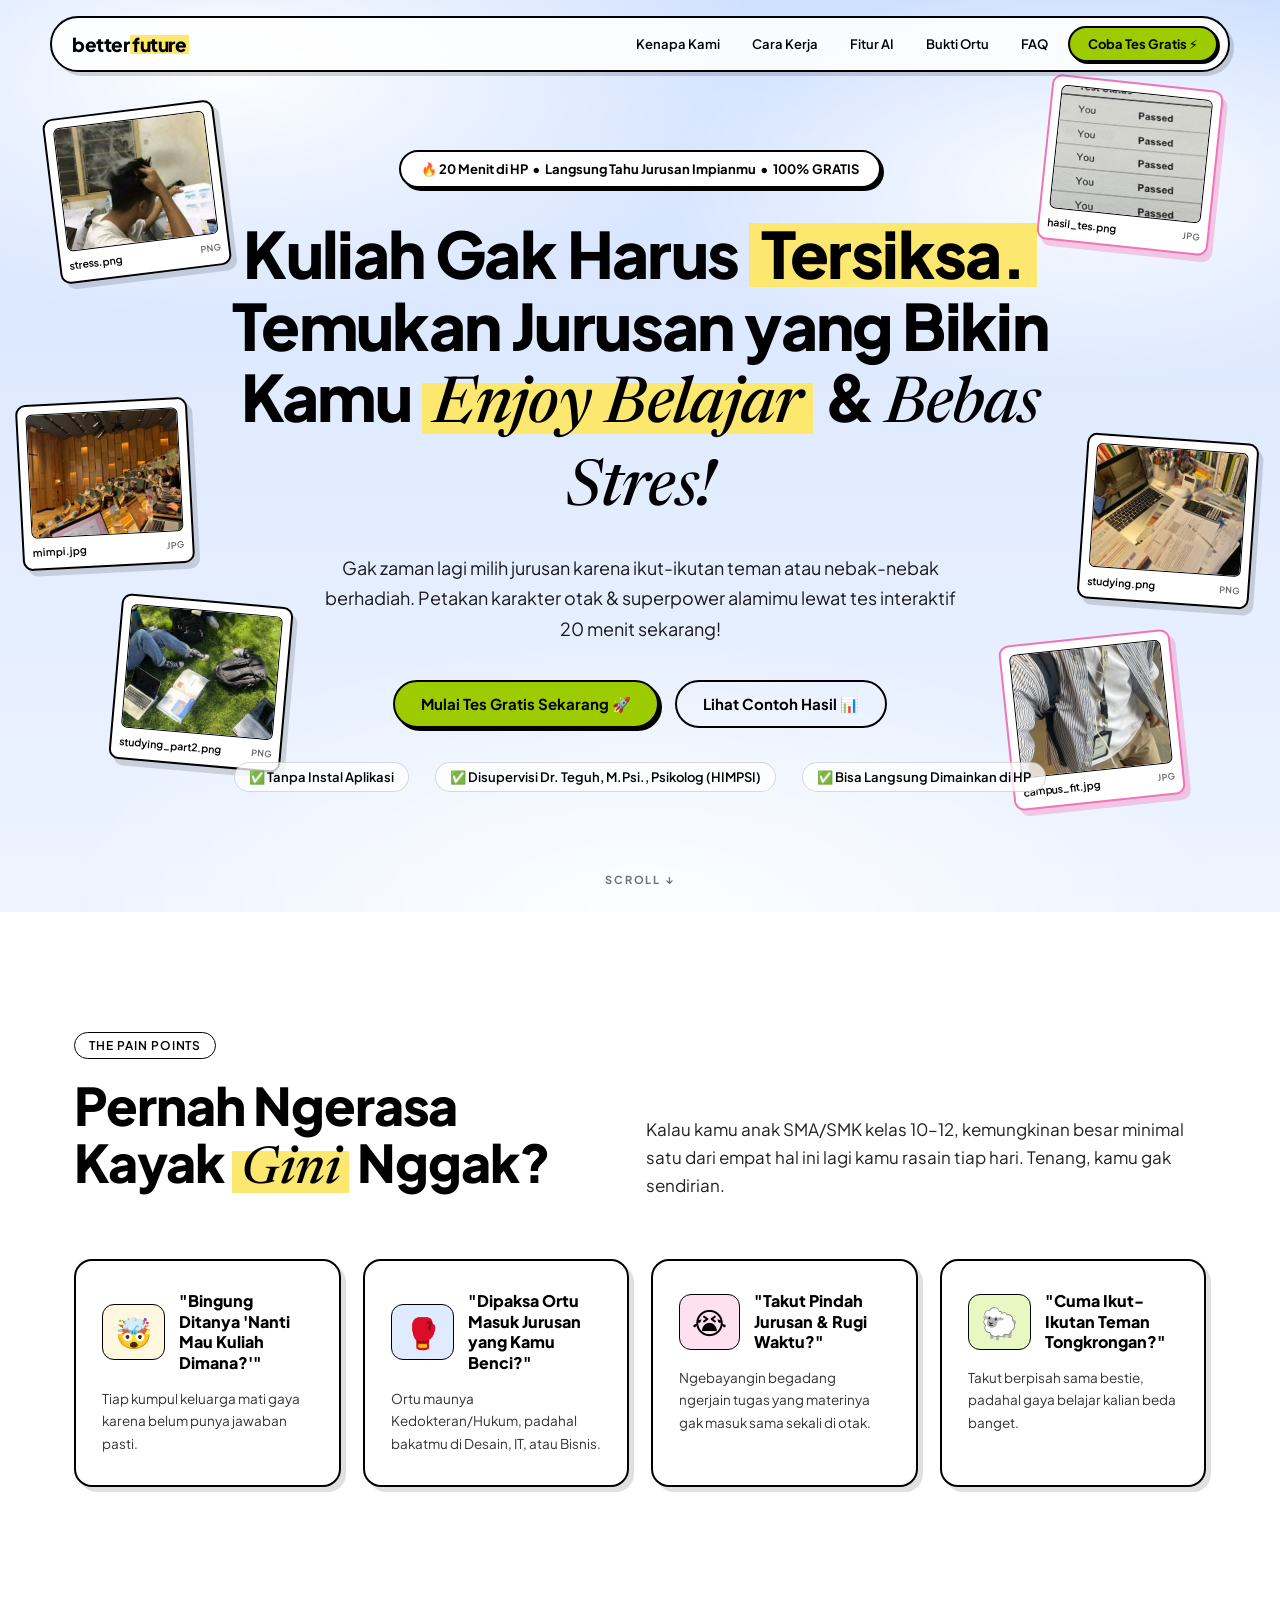
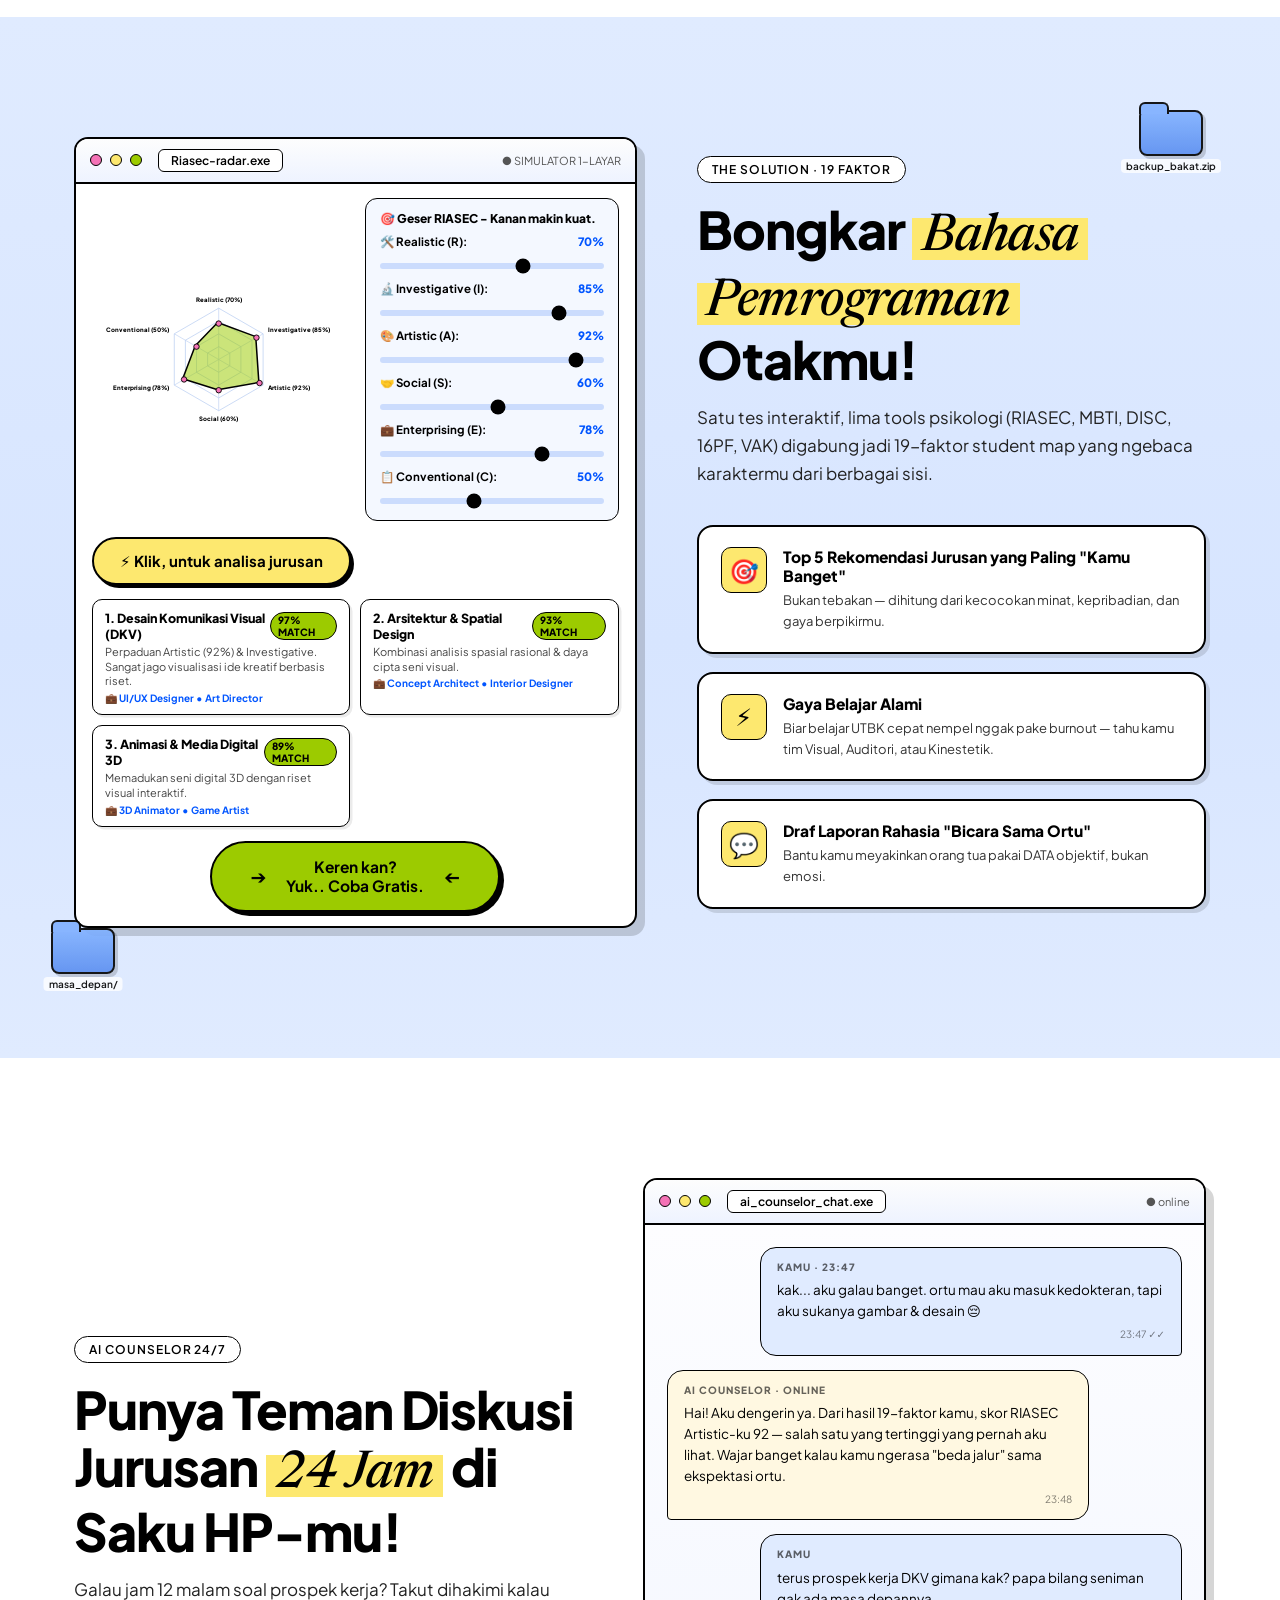
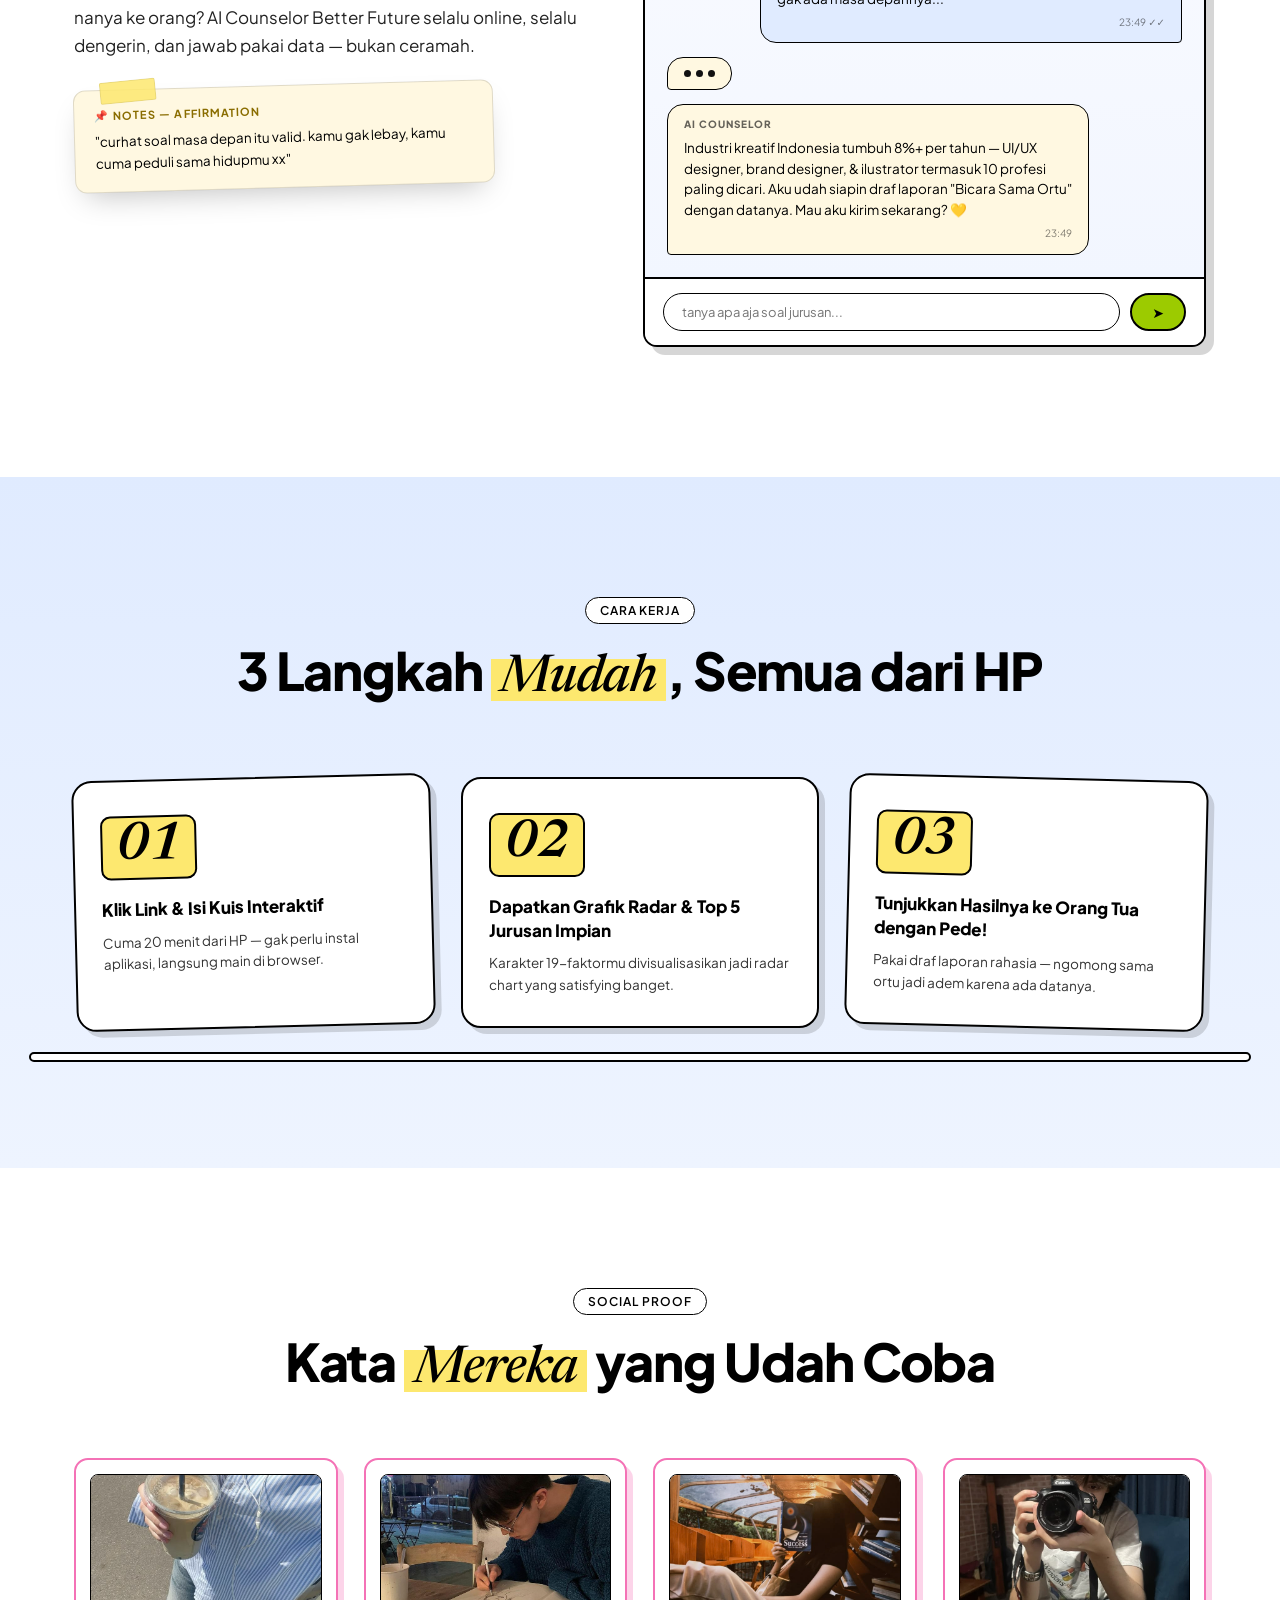
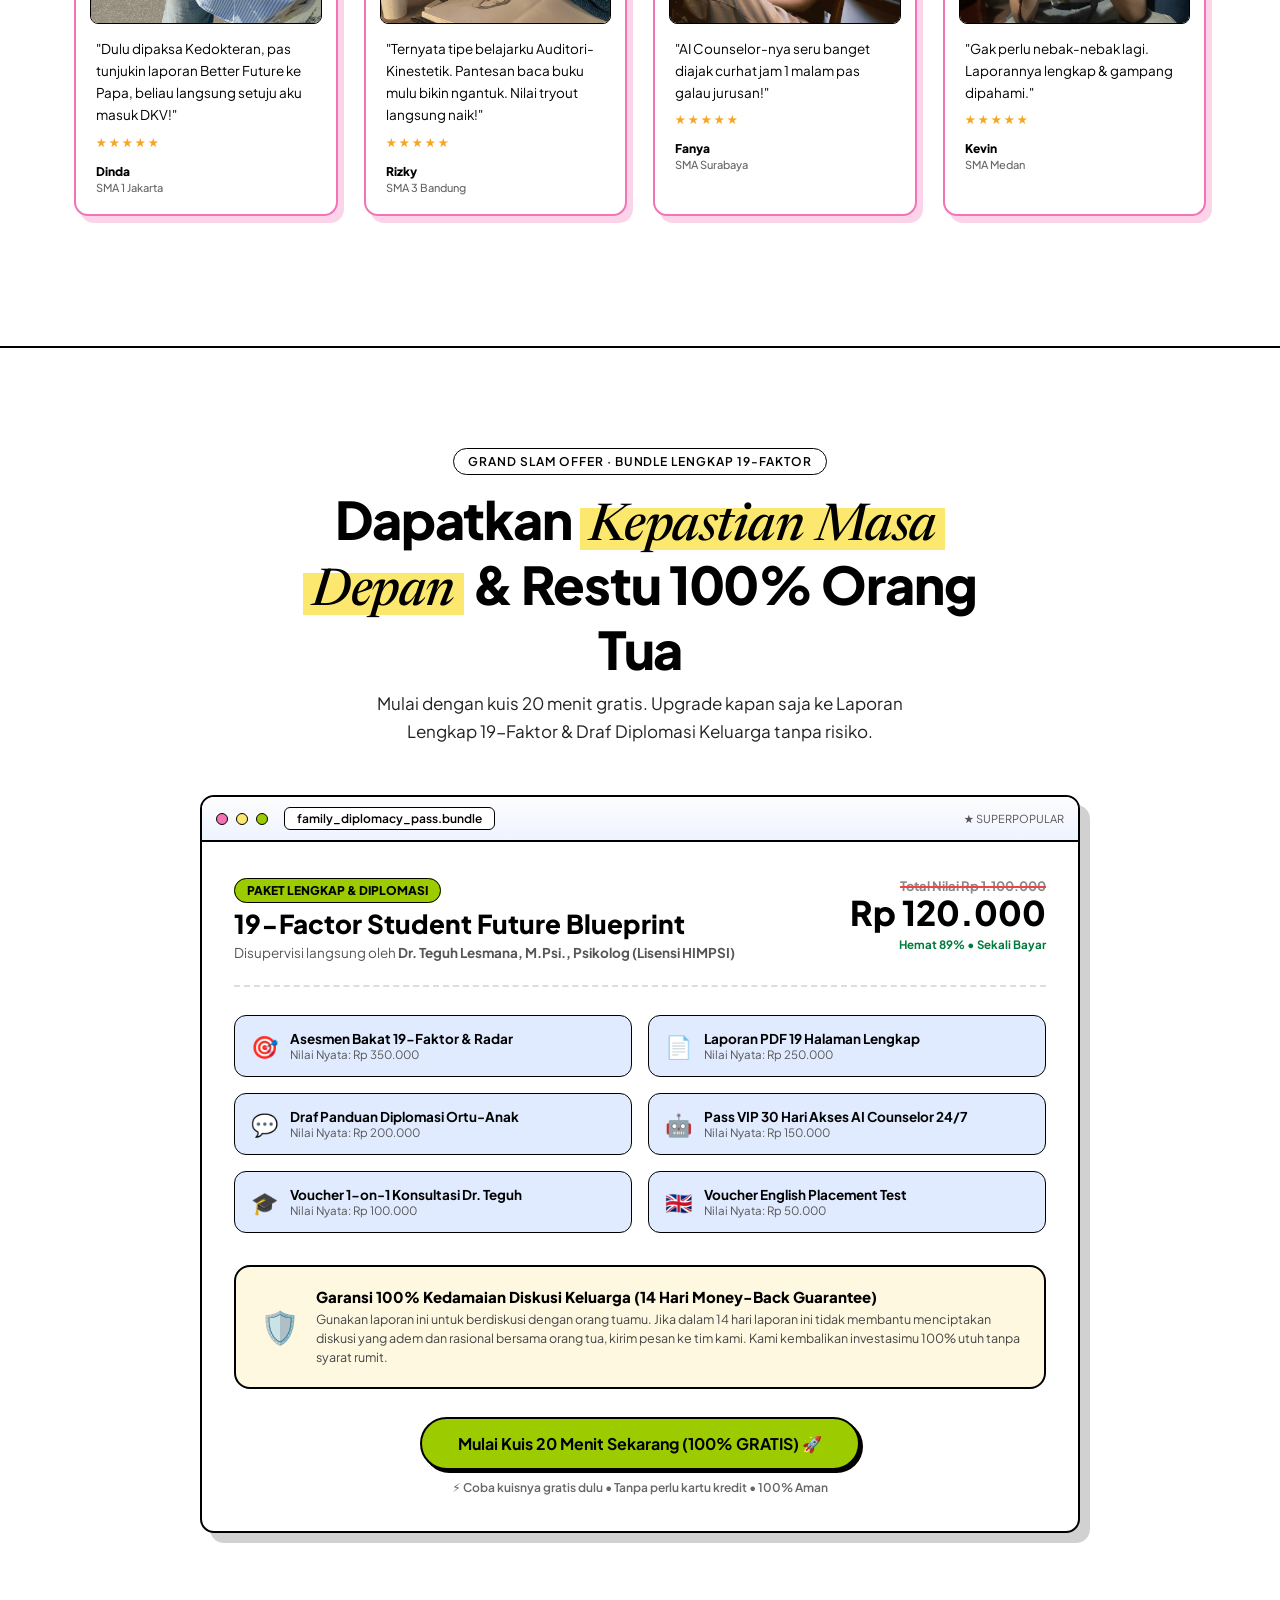
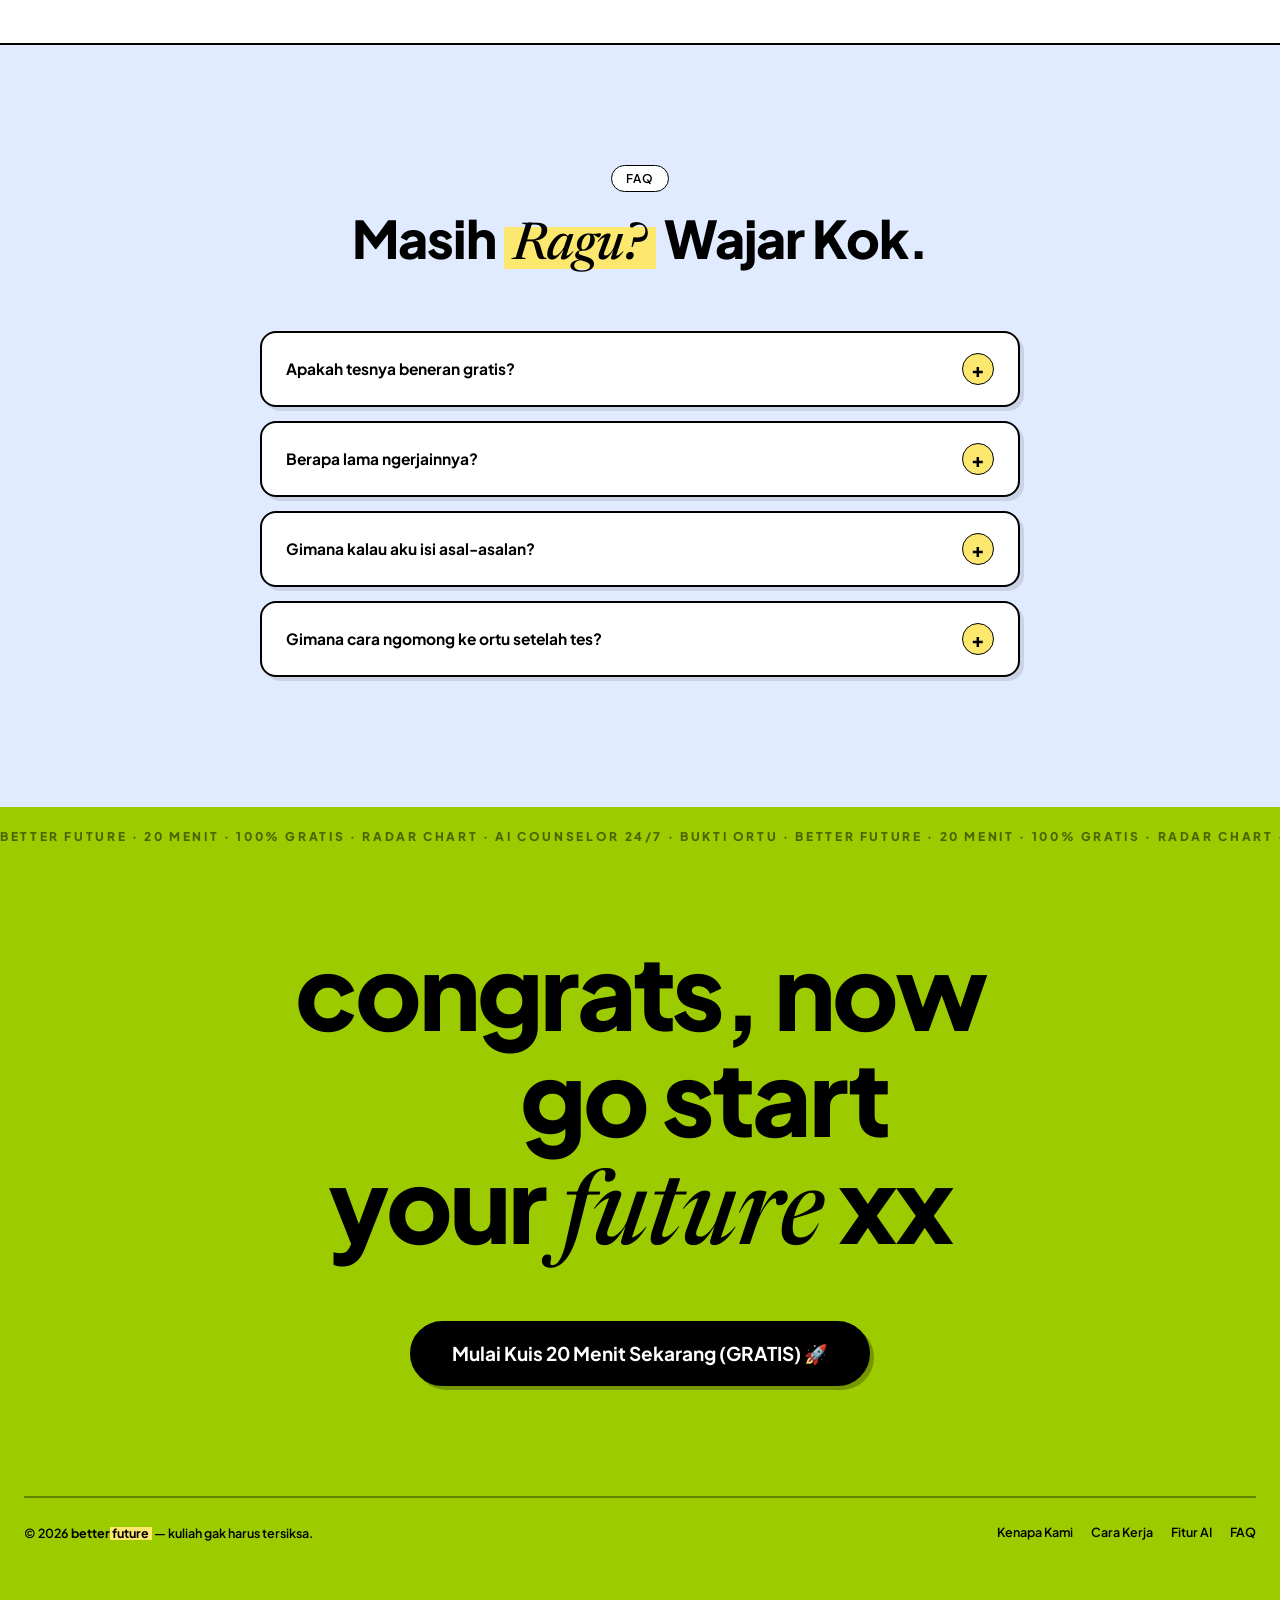
==== commit 4321bfbc: "feat: update offer section to match LP 100JT bundle items, Total Value Rp 1.100.000 crossed out to R" ====
--- a/better-future.html
+++ b/better-future.html
@@ -664,10 +664,11 @@
 
 
 <!-- ============ GRAND SLAM OFFER & VALUE STACK ============ -->
+<!-- ============ GRAND SLAM OFFER & VALUE STACK (LP 100JT SET) ============ -->
 <section class="offer-sec" id="paket-lengkap" style="background:var(--white);padding:100px 0 110px;border-top:2px solid var(--ink);border-bottom:2px solid var(--ink);position:relative">
   <div class="wrap">
     <div style="text-align:center;max-width:720px;margin:0 auto 50px" class="reveal">
-      <span class="tag">GRAND SLAM OFFER · PILIHAN TERFAVORIT SISWA &amp; ORTU</span>
+      <span class="tag">GRAND SLAM OFFER · BUNDLE LENGKAP 19-FAKTOR</span>
       <h2 class="sec-head" style="margin-top:16px">Dapatkan <span class="it hl">Kepastian Masa Depan</span> &amp; Restu 100% Orang Tua</h2>
       <p class="sec-sub" style="margin:12px auto 0">Mulai dengan kuis 20 menit gratis. Upgrade kapan saja ke Laporan Lengkap 19-Faktor &amp; Draf Diplomasi Keluarga tanpa risiko.</p>
     </div>
@@ -686,32 +687,37 @@
             <p style="font-size:13.5px;color:#555;margin-top:4px">Disupervisi langsung oleh <b>Dr. Teguh Lesmana, M.Psi., Psikolog (Lisensi HIMPSI)</b></p>
           </div>
           <div style="text-align:right">
-            <div style="font-size:13px;text-decoration:line-through;color:#888;font-weight:600">Total Value: Rp 1.250.000</div>
-            <div style="font-size:32px;font-weight:800;color:var(--ink);line-height:1.1">Rp 149.000</div>
-            <span style="font-size:11px;font-weight:700;color:#007a3d">Hemat 88% • Sekali Bayar</span>
-          </div>
-        </div>
-
+            <div style="font-size:13px;text-decoration:line-through;text-decoration-color:#ef4444;text-decoration-thickness:2px;color:#888;font-weight:700">Total Nilai Rp 1.100.000</div>
+            <div style="font-size:34px;font-weight:800;color:var(--ink);line-height:1.1">Rp 120.000</div>
+            <span style="font-size:11.5px;font-weight:700;color:#007a3d">Hemat 89% • Sekali Bayar</span>
+          </div>
+        </div>
+
+        <!-- 6 Value Stack Items from LP 100JT -->
         <div style="display:grid;grid-template-columns:repeat(auto-fit,minmax(280px,1fr));gap:16px;margin-bottom:32px">
           <div style="background:var(--cloud);border:1.5px solid var(--ink);border-radius:12px;padding:14px 16px;display:flex;align-items:center;gap:12px">
             <span style="font-size:22px">🎯</span>
-            <div><div style="font-size:13.5px;font-weight:700">19-Factor Student Map (19 Halaman PDF)</div><div style="font-size:11.5px;color:#555">Nilai Nyata: Rp 500.000</div></div>
+            <div><div style="font-size:13.5px;font-weight:700">Asesmen Bakat 19-Faktor &amp; Radar</div><div style="font-size:11.5px;color:#555">Nilai Nyata: Rp 350.000</div></div>
+          </div>
+          <div style="background:var(--cloud);border:1.5px solid var(--ink);border-radius:12px;padding:14px 16px;display:flex;align-items:center;gap:12px">
+            <span style="font-size:22px">📄</span>
+            <div><div style="font-size:13.5px;font-weight:700">Laporan PDF 19 Halaman Lengkap</div><div style="font-size:11.5px;color:#555">Nilai Nyata: Rp 250.000</div></div>
           </div>
           <div style="background:var(--cloud);border:1.5px solid var(--ink);border-radius:12px;padding:14px 16px;display:flex;align-items:center;gap:12px">
             <span style="font-size:22px">💬</span>
-            <div><div style="font-size:13.5px;font-weight:700">Draf Laporan Rahasia "Bicara Sama Ortu"</div><div style="font-size:11.5px;color:#555">Nilai Nyata: Rp 250.000</div></div>
+            <div><div style="font-size:13.5px;font-weight:700">Draf Panduan Diplomasi Ortu-Anak</div><div style="font-size:11.5px;color:#555">Nilai Nyata: Rp 200.000</div></div>
           </div>
           <div style="background:var(--cloud);border:1.5px solid var(--ink);border-radius:12px;padding:14px 16px;display:flex;align-items:center;gap:12px">
-            <span style="font-size:22px">⚡</span>
-            <div><div style="font-size:13.5px;font-weight:700">Panduan Gaya Belajar VAK &amp; UTBK/SNBT</div><div style="font-size:11.5px;color:#555">Nilai Nyata: Rp 200.000</div></div>
+            <span style="font-size:22px">🤖</span>
+            <div><div style="font-size:13.5px;font-weight:700">Pass VIP 30 Hari Akses AI Counselor 24/7</div><div style="font-size:11.5px;color:#555">Nilai Nyata: Rp 150.000</div></div>
           </div>
           <div style="background:var(--cloud);border:1.5px solid var(--ink);border-radius:12px;padding:14px 16px;display:flex;align-items:center;gap:12px">
-            <span style="font-size:22px">📈</span>
-            <div><div style="font-size:13.5px;font-weight:700">Matriks Prospek Karir &amp; Tren Gaji 2026-2030</div><div style="font-size:11.5px;color:#555">Nilai Nyata: Rp 150.000</div></div>
-          </div>
-          <div style="background:var(--cloud);border:1.5px solid var(--ink);border-radius:12px;padding:14px 16px;display:flex;align-items:center;gap:12px;grid-column:1/-1">
-            <span style="font-size:22px">🤖</span>
-            <div><div style="font-size:13.5px;font-weight:700">Pass VIP 30 Hari Akses 24/7 AI Counselor Teman Curhat Jurusan</div><div style="font-size:11.5px;color:#555">Nilai Nyata: Rp 150.000</div></div>
+            <span style="font-size:22px">🎓</span>
+            <div><div style="font-size:13.5px;font-weight:700">Voucher 1-on-1 Konsultasi Dr. Teguh</div><div style="font-size:11.5px;color:#555">Nilai Nyata: Rp 100.000</div></div>
+          </div>
+          <div style="background:var(--cloud);border:1.5px solid var(--ink);border-radius:12px;padding:14px 16px;display:flex;align-items:center;gap:12px">
+            <span style="font-size:22px">🇬🇧</span>
+            <div><div style="font-size:13.5px;font-weight:700">Voucher English Placement Test</div><div style="font-size:11.5px;color:#555">Nilai Nyata: Rp 50.000</div></div>
           </div>
         </div>
 
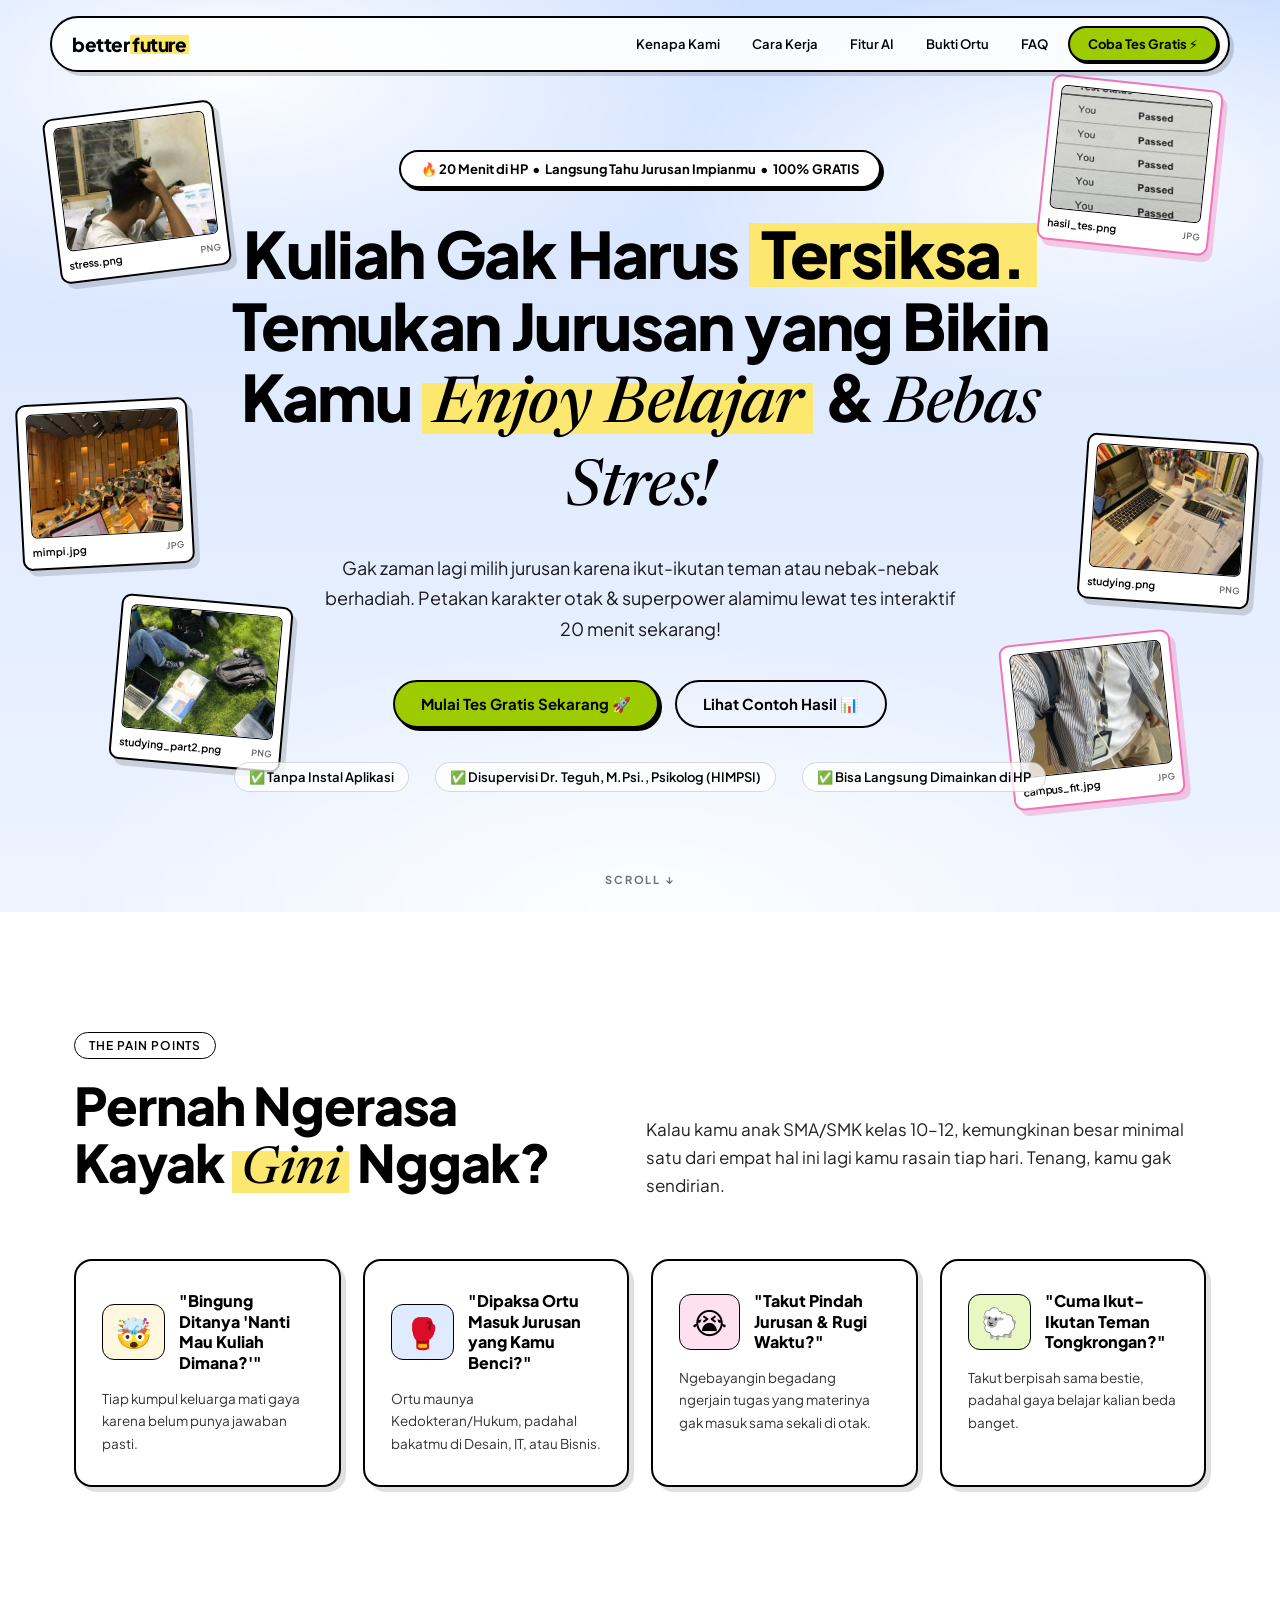
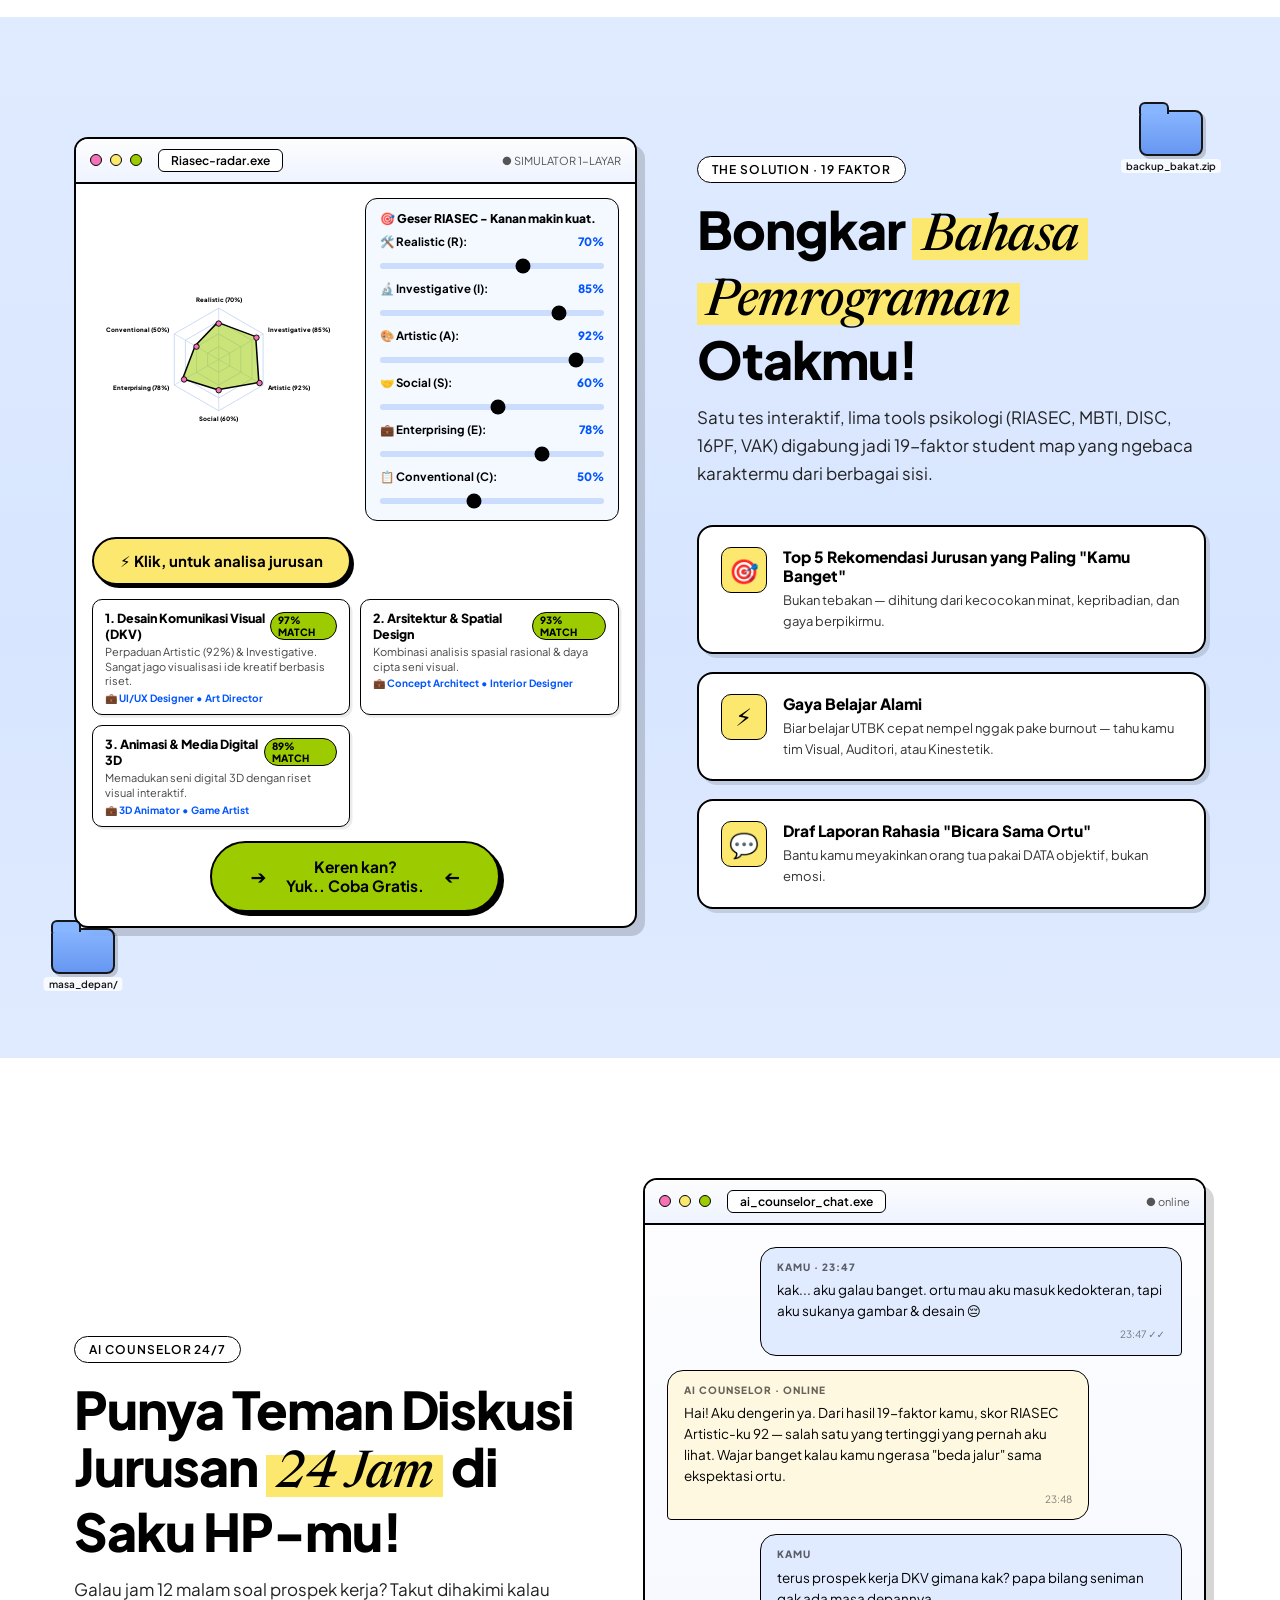
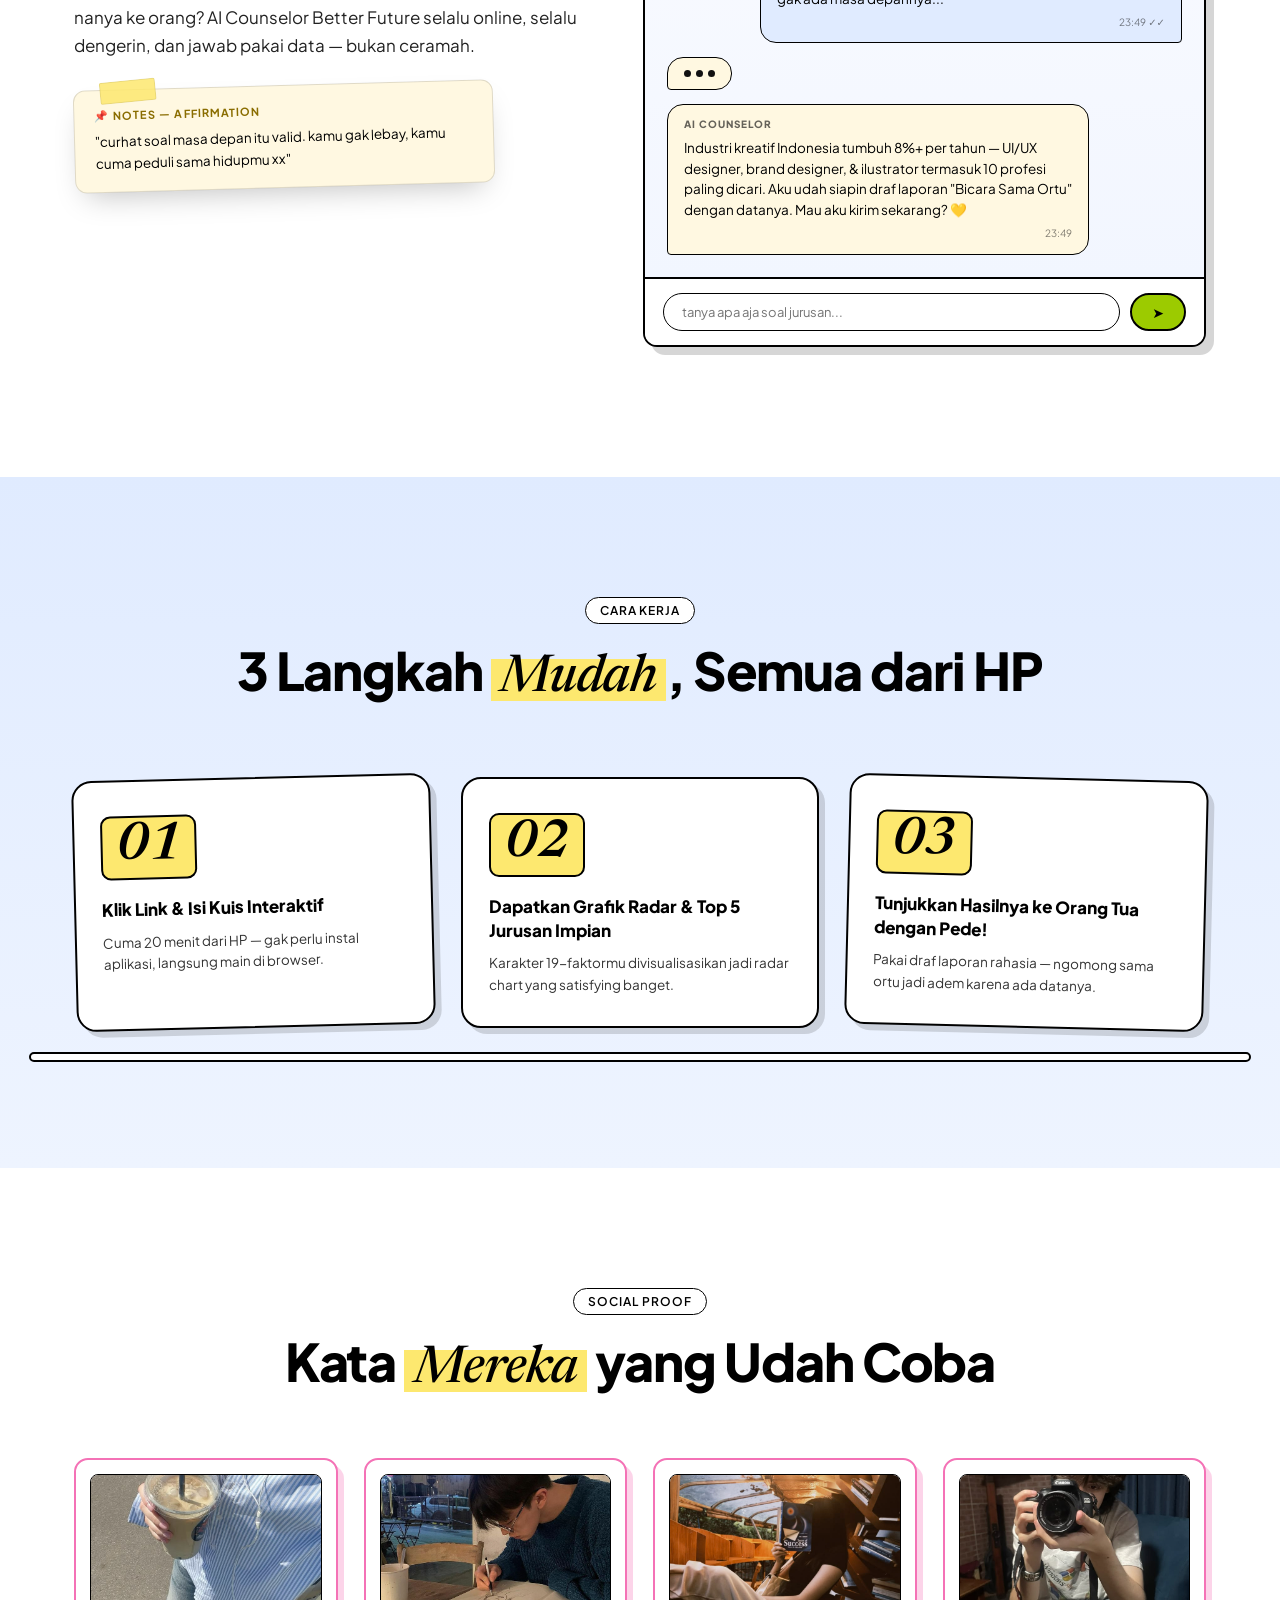
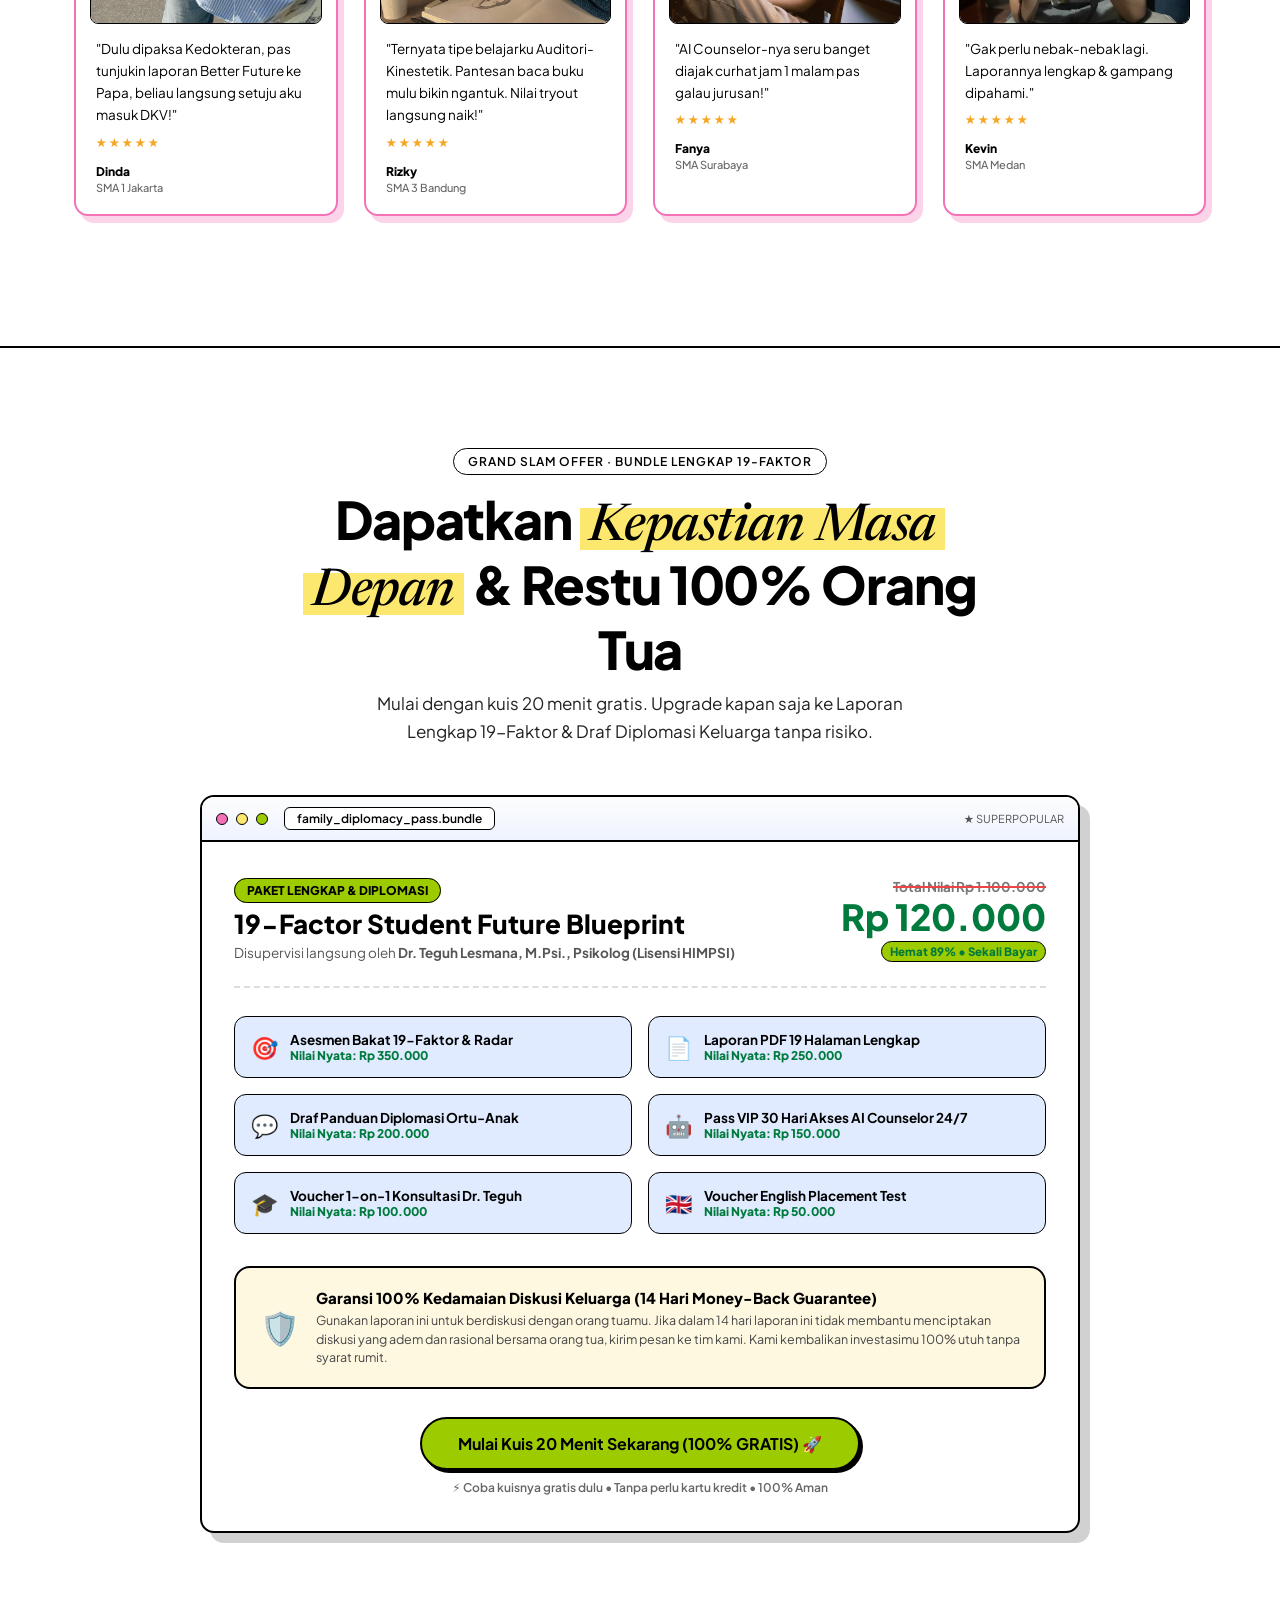
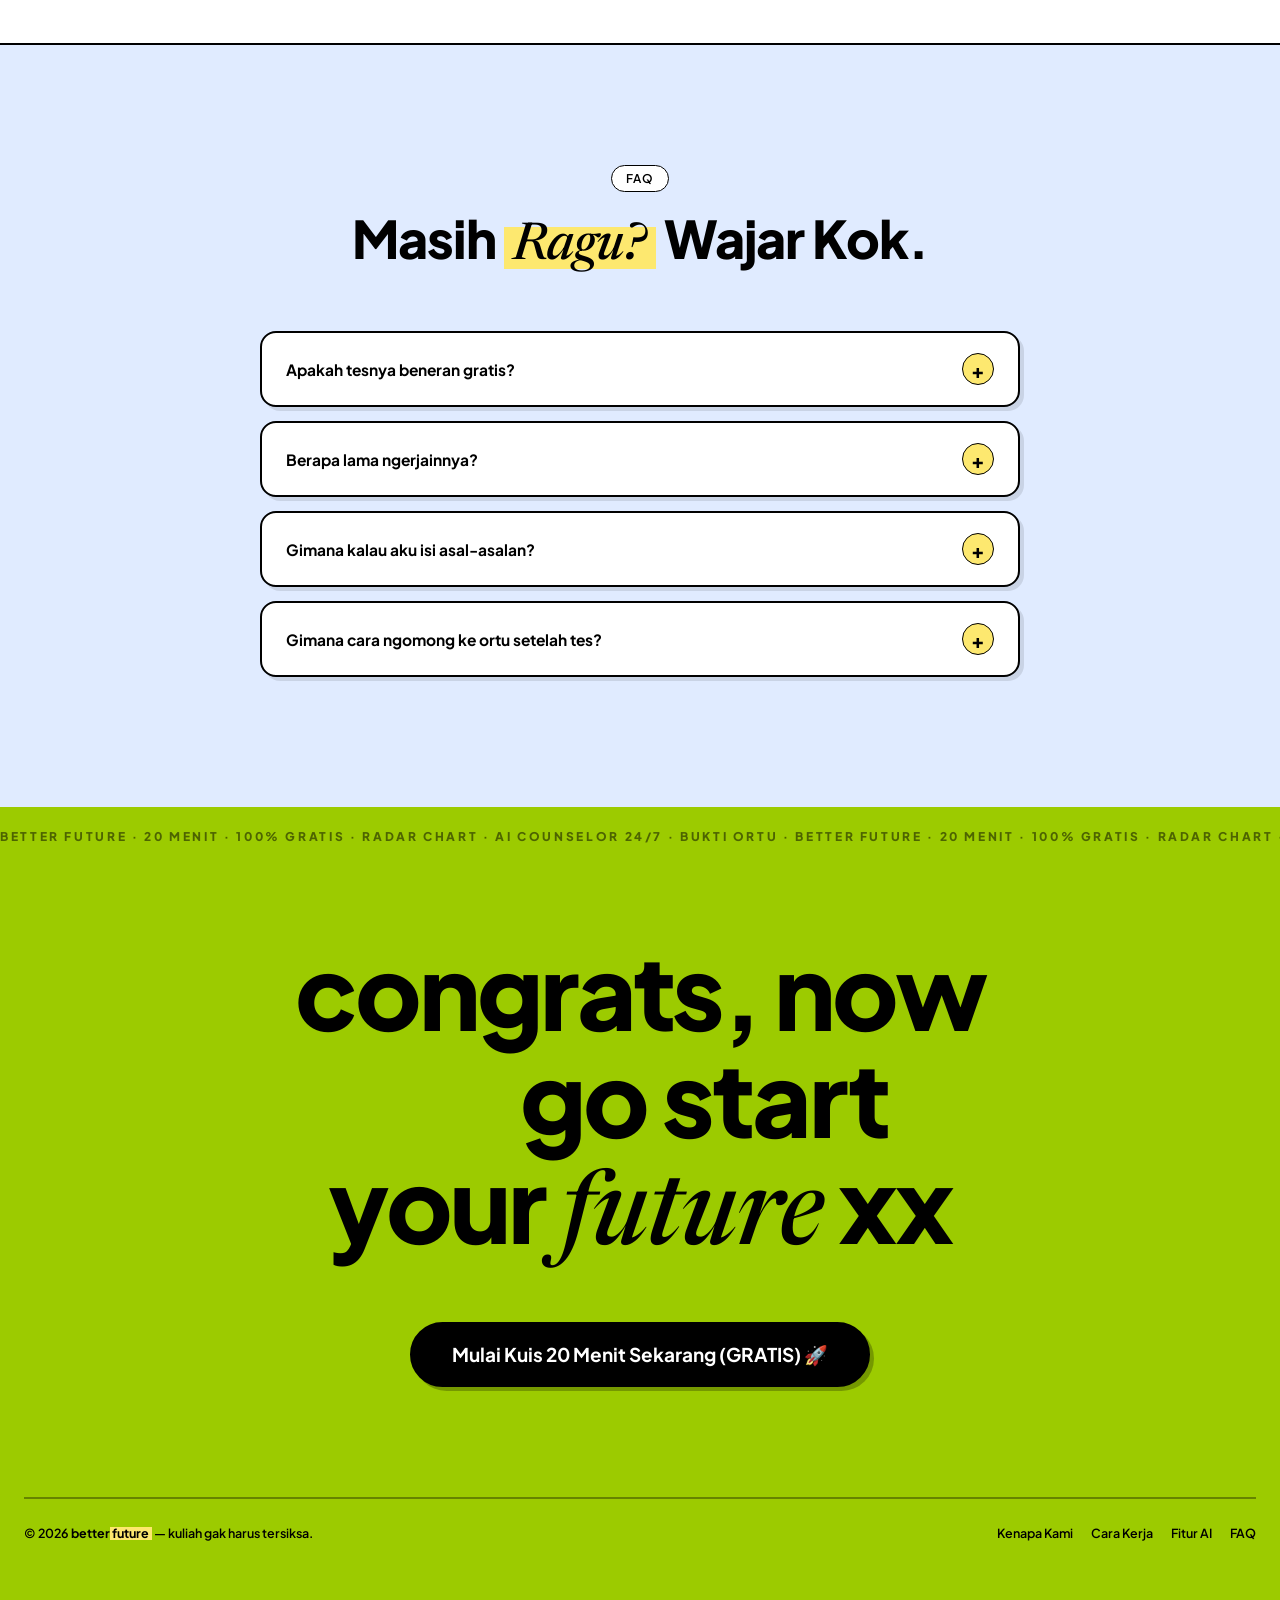
==== commit d5548712: "style: position Rp 120.000 below Total Nilai and format Nilai Nyata text in bold green font" ====
--- a/better-future.html
+++ b/better-future.html
@@ -687,9 +687,9 @@
             <p style="font-size:13.5px;color:#555;margin-top:4px">Disupervisi langsung oleh <b>Dr. Teguh Lesmana, M.Psi., Psikolog (Lisensi HIMPSI)</b></p>
           </div>
           <div style="text-align:right">
-            <div style="font-size:13px;text-decoration:line-through;text-decoration-color:#ef4444;text-decoration-thickness:2px;color:#888;font-weight:700">Total Nilai Rp 1.100.000</div>
-            <div style="font-size:34px;font-weight:800;color:var(--ink);line-height:1.1">Rp 120.000</div>
-            <span style="font-size:11.5px;font-weight:700;color:#007a3d">Hemat 89% • Sekali Bayar</span>
+            <div style="font-size:13.5px;text-decoration:line-through;text-decoration-color:#ef4444;text-decoration-thickness:2px;color:#777;font-weight:700">Total Nilai Rp 1.100.000</div>
+            <div style="font-size:36px;font-weight:800;color:#007a3d;line-height:1.1;margin-top:2px">Rp 120.000</div>
+            <span style="font-size:11.5px;font-weight:800;color:#007a3d;background:var(--lime);border:1px solid var(--ink);border-radius:999px;padding:2px 8px;display:inline-block;margin-top:4px">Hemat 89% • Sekali Bayar</span>
           </div>
         </div>
 
@@ -697,27 +697,27 @@
         <div style="display:grid;grid-template-columns:repeat(auto-fit,minmax(280px,1fr));gap:16px;margin-bottom:32px">
           <div style="background:var(--cloud);border:1.5px solid var(--ink);border-radius:12px;padding:14px 16px;display:flex;align-items:center;gap:12px">
             <span style="font-size:22px">🎯</span>
-            <div><div style="font-size:13.5px;font-weight:700">Asesmen Bakat 19-Faktor &amp; Radar</div><div style="font-size:11.5px;color:#555">Nilai Nyata: Rp 350.000</div></div>
+            <div><div style="font-size:13.5px;font-weight:700">Asesmen Bakat 19-Faktor &amp; Radar</div><div style="font-size:12px;color:#007a3d;font-weight:800">Nilai Nyata: Rp 350.000</div></div>
           </div>
           <div style="background:var(--cloud);border:1.5px solid var(--ink);border-radius:12px;padding:14px 16px;display:flex;align-items:center;gap:12px">
             <span style="font-size:22px">📄</span>
-            <div><div style="font-size:13.5px;font-weight:700">Laporan PDF 19 Halaman Lengkap</div><div style="font-size:11.5px;color:#555">Nilai Nyata: Rp 250.000</div></div>
+            <div><div style="font-size:13.5px;font-weight:700">Laporan PDF 19 Halaman Lengkap</div><div style="font-size:12px;color:#007a3d;font-weight:800">Nilai Nyata: Rp 250.000</div></div>
           </div>
           <div style="background:var(--cloud);border:1.5px solid var(--ink);border-radius:12px;padding:14px 16px;display:flex;align-items:center;gap:12px">
             <span style="font-size:22px">💬</span>
-            <div><div style="font-size:13.5px;font-weight:700">Draf Panduan Diplomasi Ortu-Anak</div><div style="font-size:11.5px;color:#555">Nilai Nyata: Rp 200.000</div></div>
+            <div><div style="font-size:13.5px;font-weight:700">Draf Panduan Diplomasi Ortu-Anak</div><div style="font-size:12px;color:#007a3d;font-weight:800">Nilai Nyata: Rp 200.000</div></div>
           </div>
           <div style="background:var(--cloud);border:1.5px solid var(--ink);border-radius:12px;padding:14px 16px;display:flex;align-items:center;gap:12px">
             <span style="font-size:22px">🤖</span>
-            <div><div style="font-size:13.5px;font-weight:700">Pass VIP 30 Hari Akses AI Counselor 24/7</div><div style="font-size:11.5px;color:#555">Nilai Nyata: Rp 150.000</div></div>
+            <div><div style="font-size:13.5px;font-weight:700">Pass VIP 30 Hari Akses AI Counselor 24/7</div><div style="font-size:12px;color:#007a3d;font-weight:800">Nilai Nyata: Rp 150.000</div></div>
           </div>
           <div style="background:var(--cloud);border:1.5px solid var(--ink);border-radius:12px;padding:14px 16px;display:flex;align-items:center;gap:12px">
             <span style="font-size:22px">🎓</span>
-            <div><div style="font-size:13.5px;font-weight:700">Voucher 1-on-1 Konsultasi Dr. Teguh</div><div style="font-size:11.5px;color:#555">Nilai Nyata: Rp 100.000</div></div>
+            <div><div style="font-size:13.5px;font-weight:700">Voucher 1-on-1 Konsultasi Dr. Teguh</div><div style="font-size:12px;color:#007a3d;font-weight:800">Nilai Nyata: Rp 100.000</div></div>
           </div>
           <div style="background:var(--cloud);border:1.5px solid var(--ink);border-radius:12px;padding:14px 16px;display:flex;align-items:center;gap:12px">
             <span style="font-size:22px">🇬🇧</span>
-            <div><div style="font-size:13.5px;font-weight:700">Voucher English Placement Test</div><div style="font-size:11.5px;color:#555">Nilai Nyata: Rp 50.000</div></div>
+            <div><div style="font-size:13.5px;font-weight:700">Voucher English Placement Test</div><div style="font-size:12px;color:#007a3d;font-weight:800">Nilai Nyata: Rp 50.000</div></div>
           </div>
         </div>
 
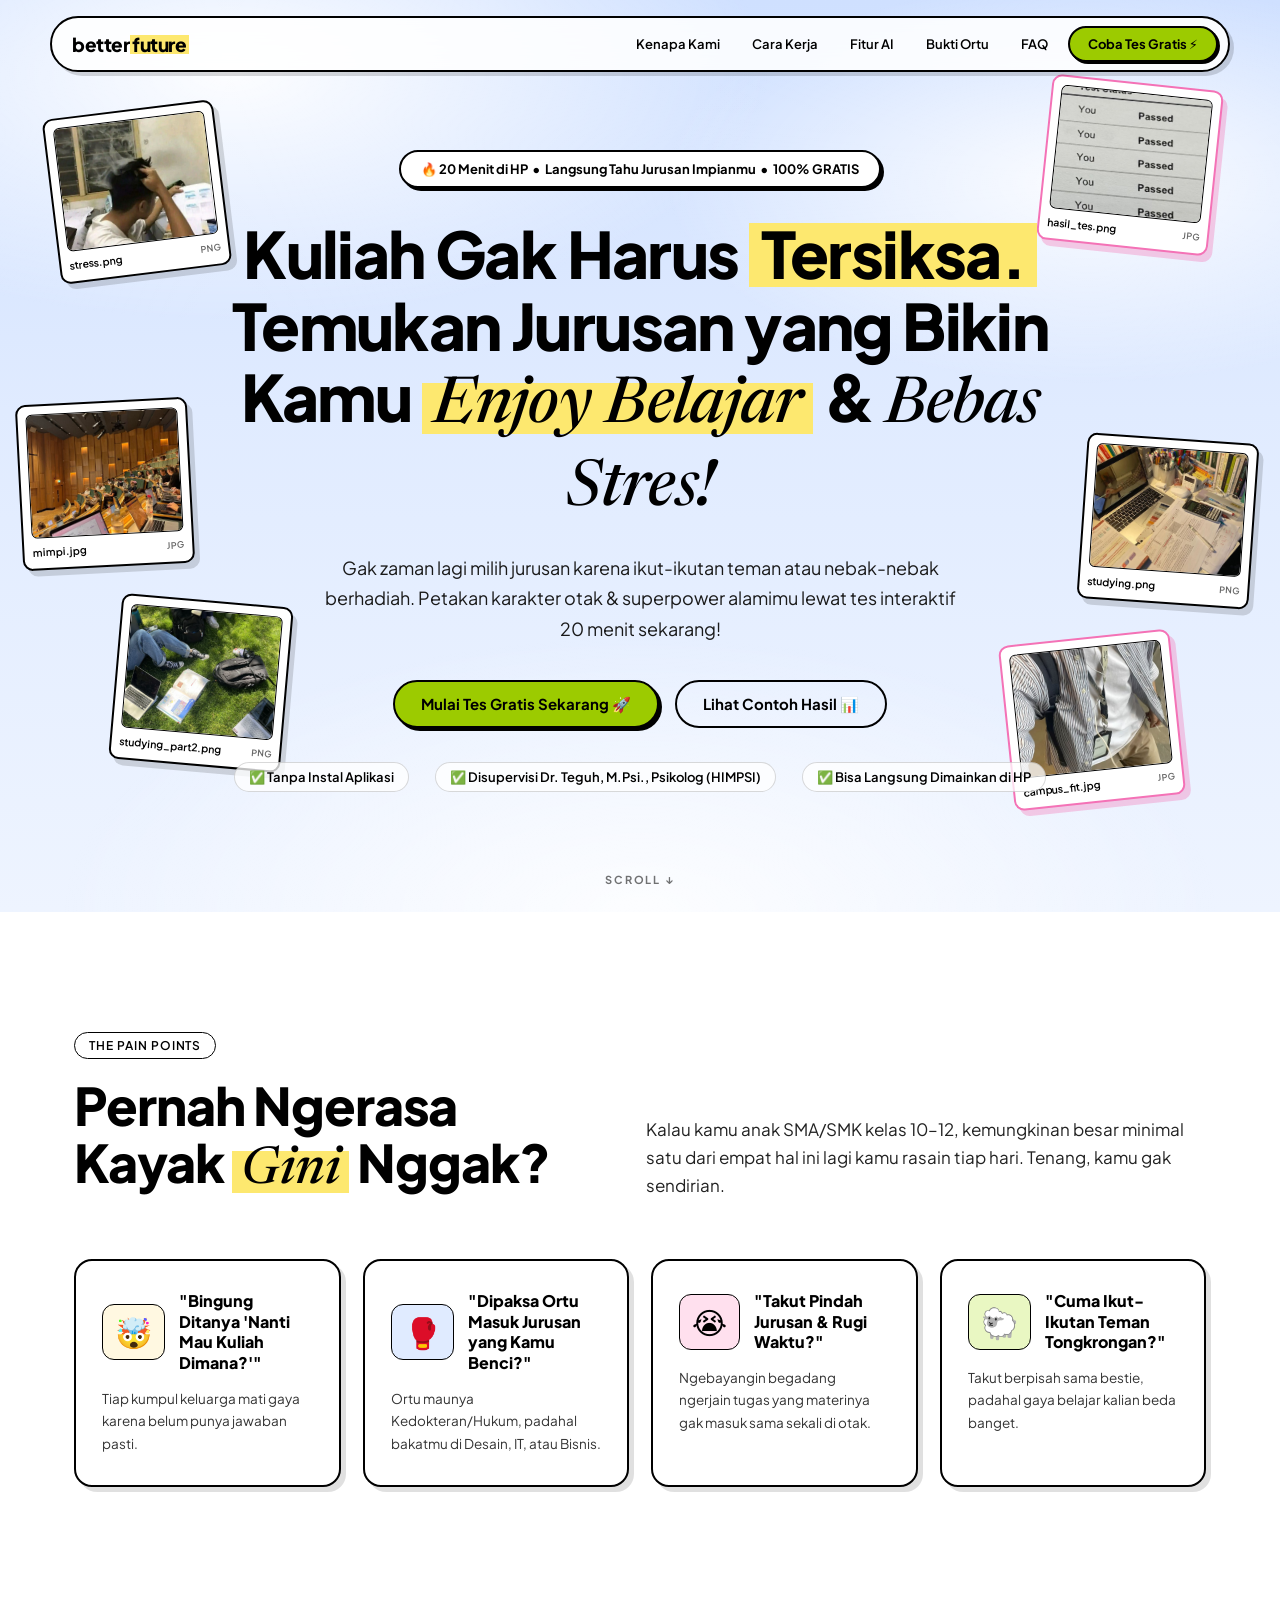
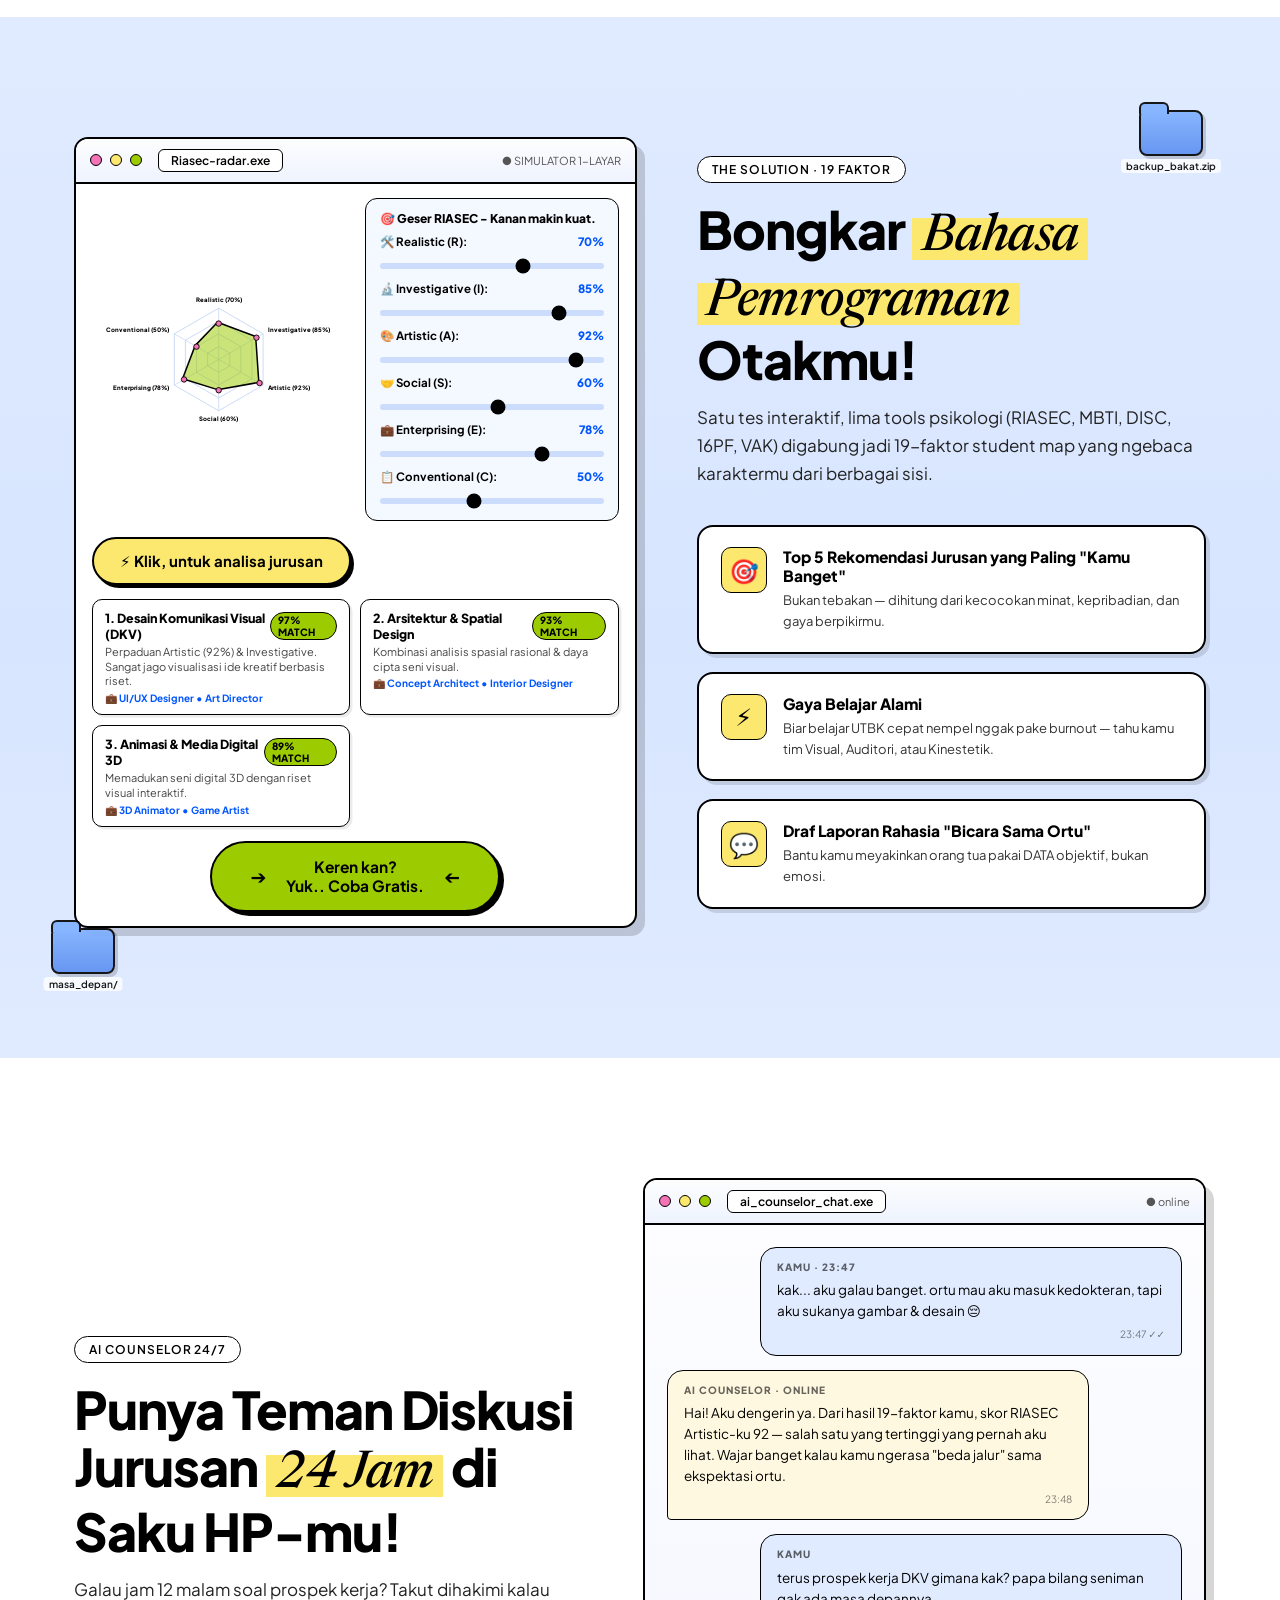
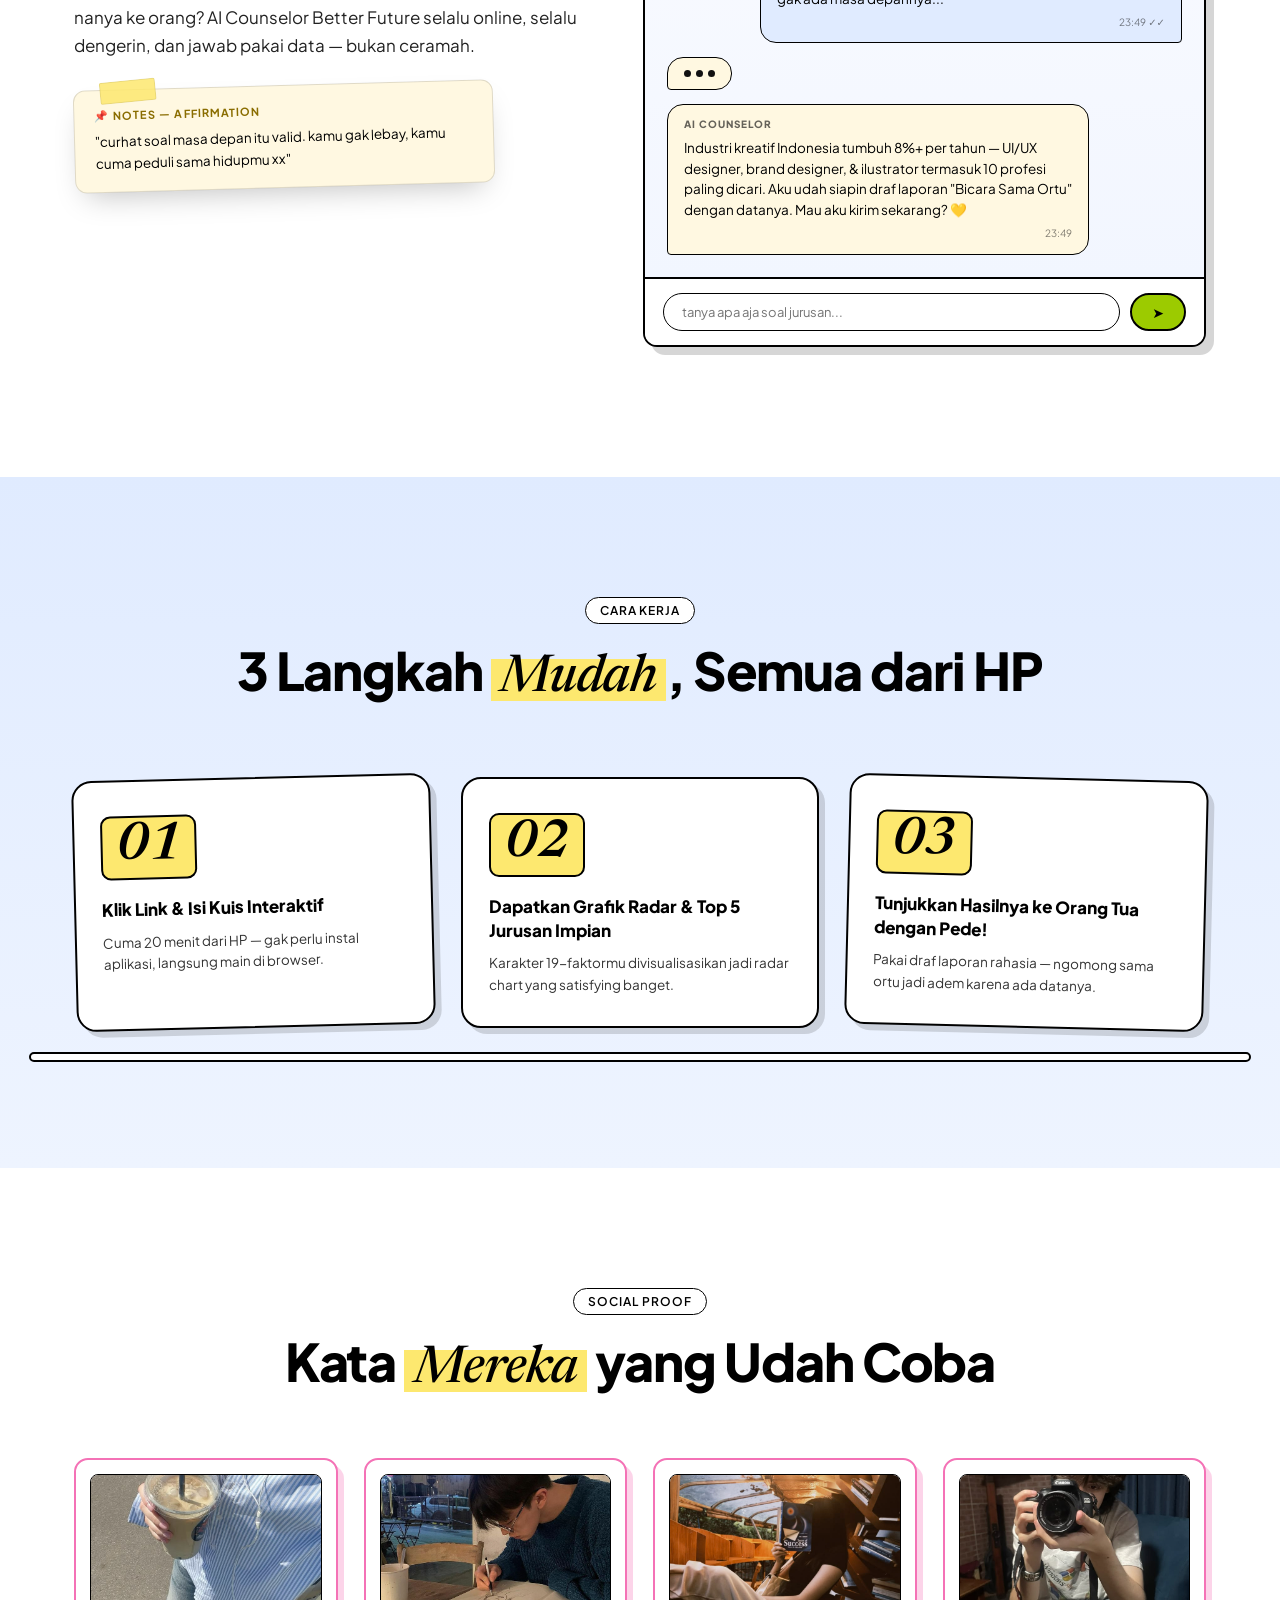
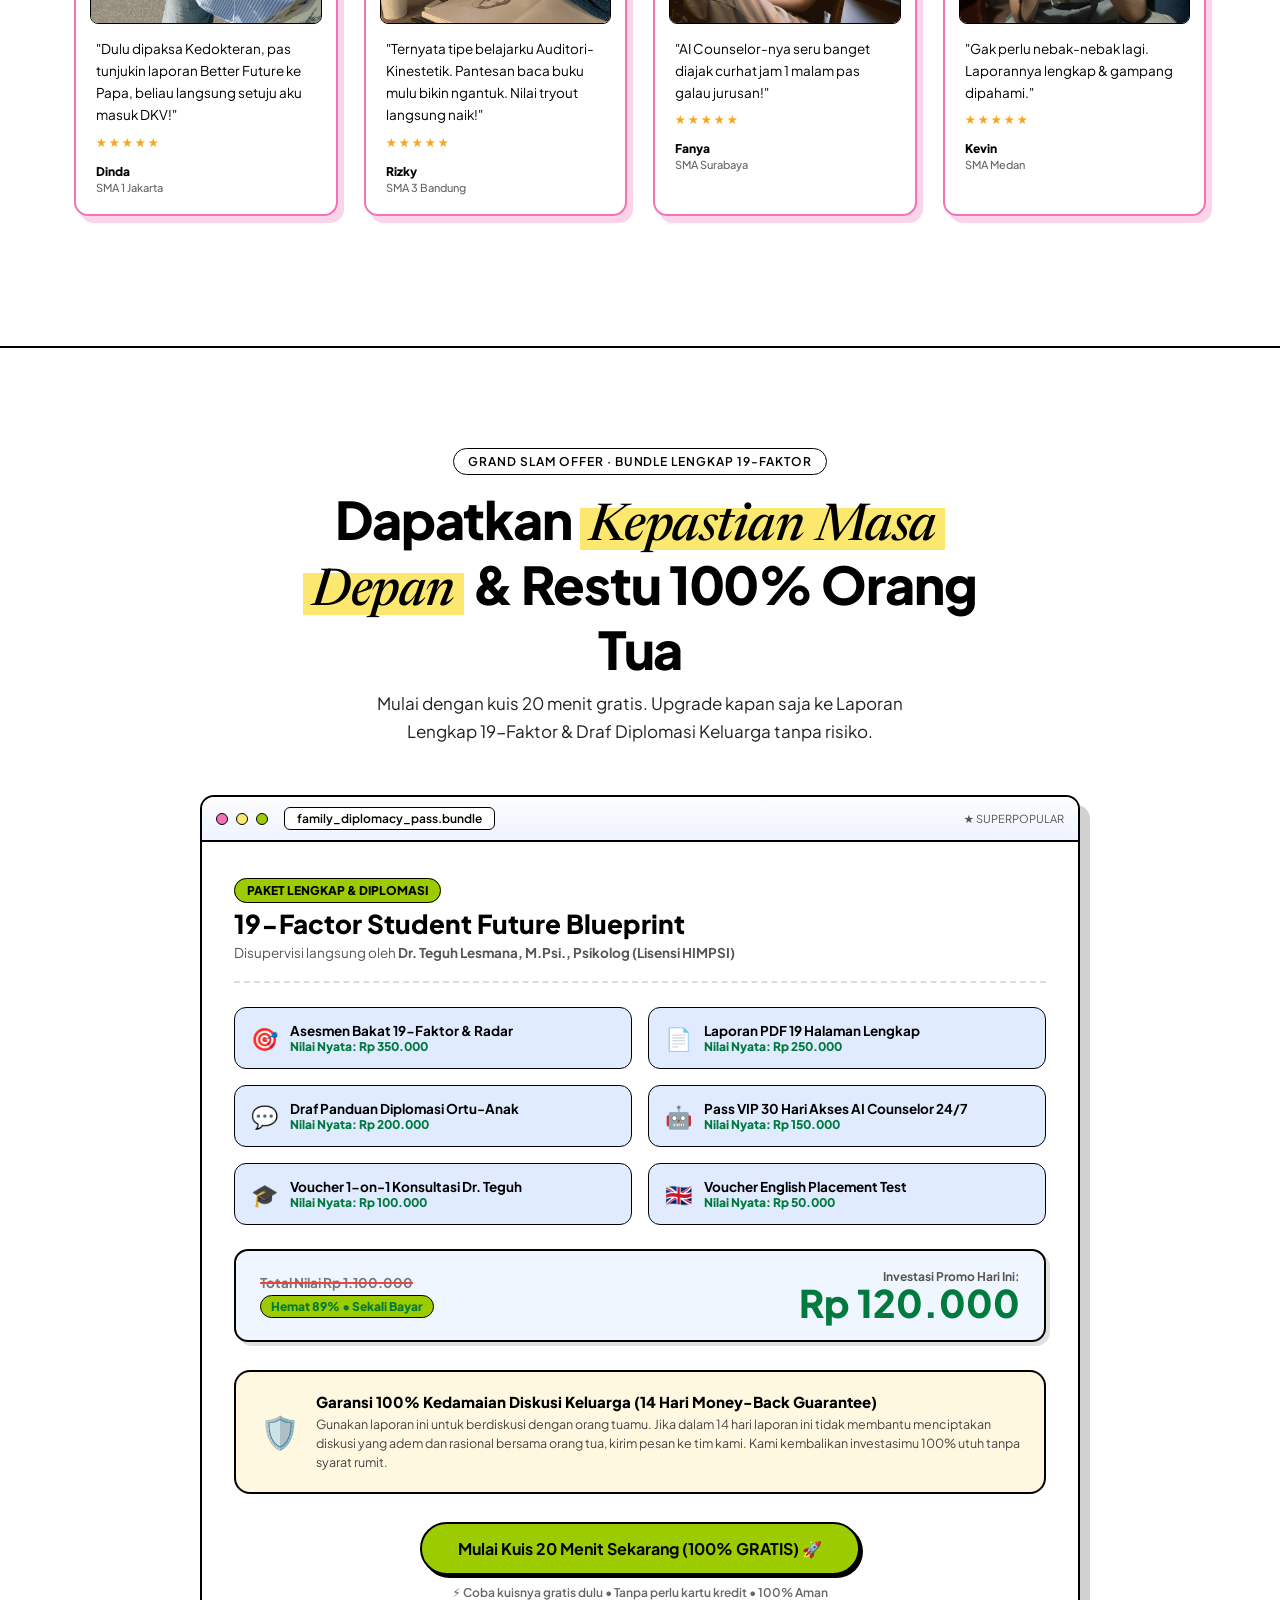
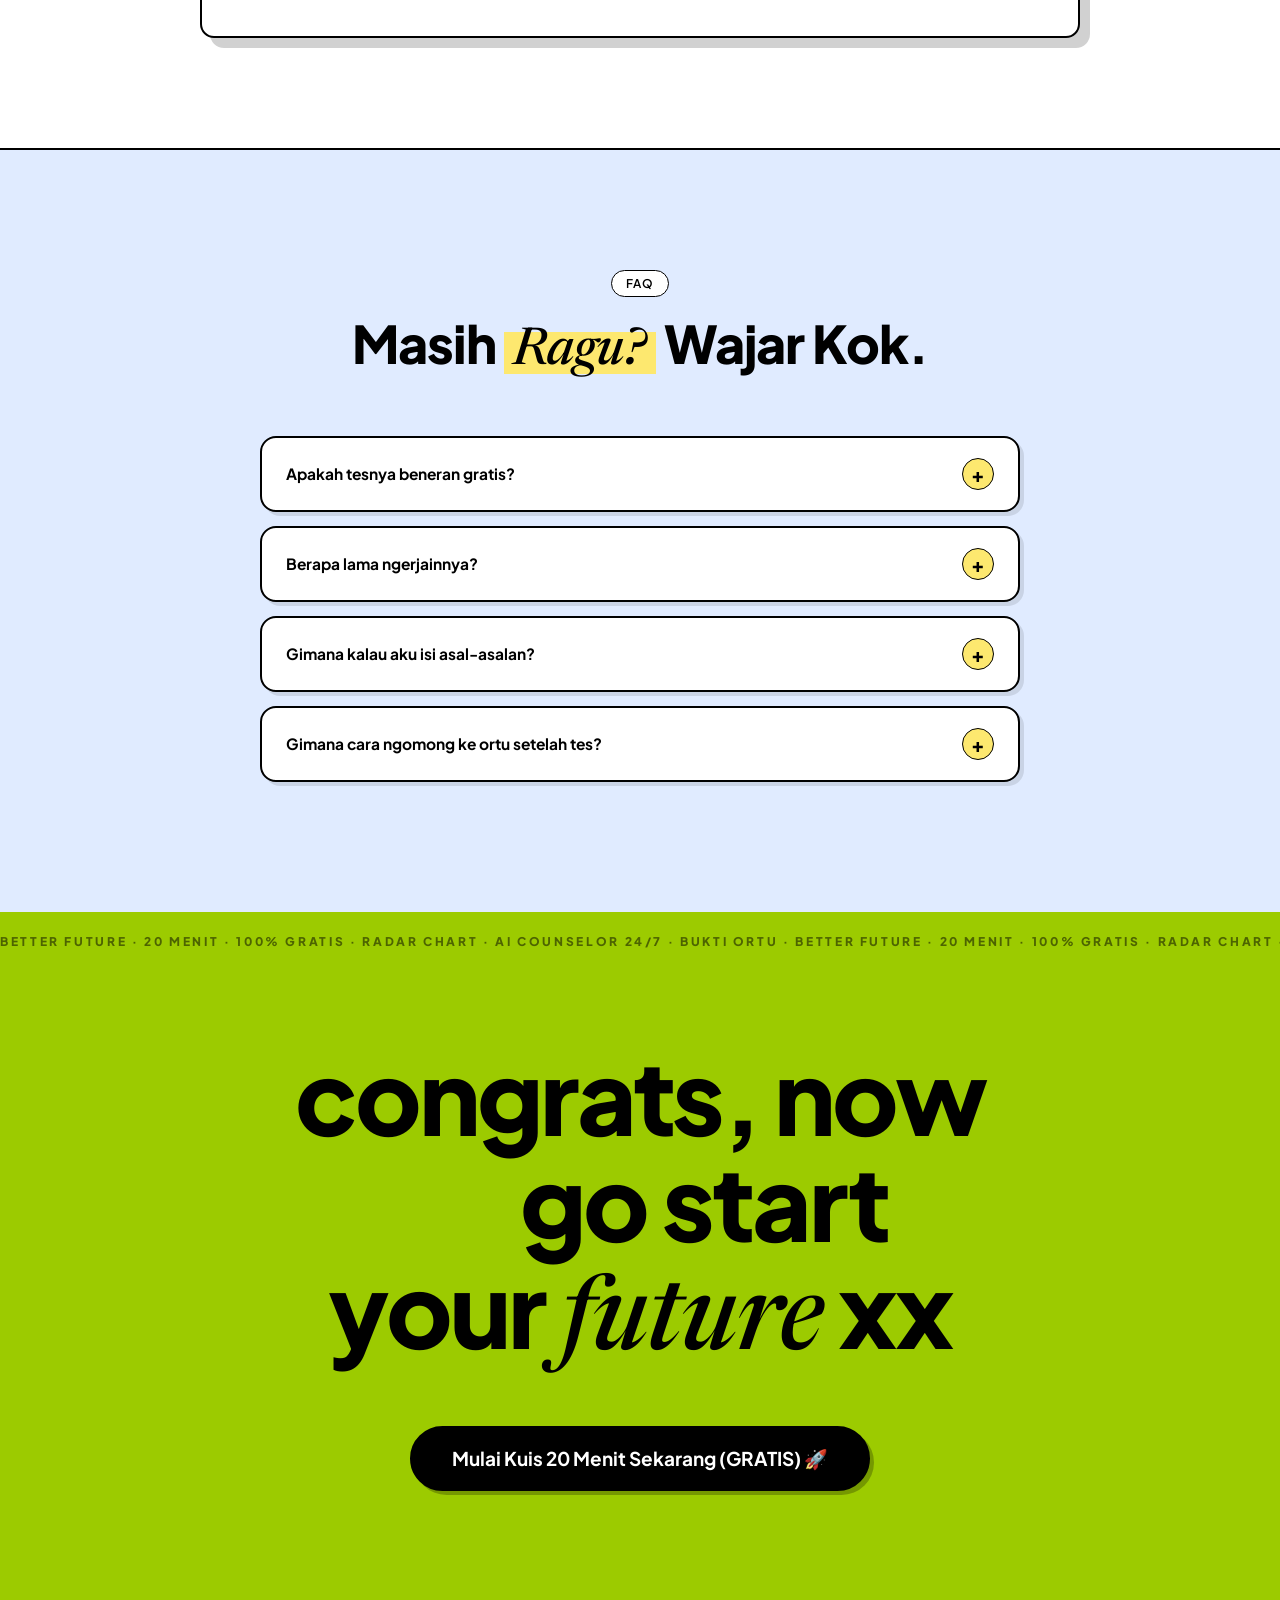
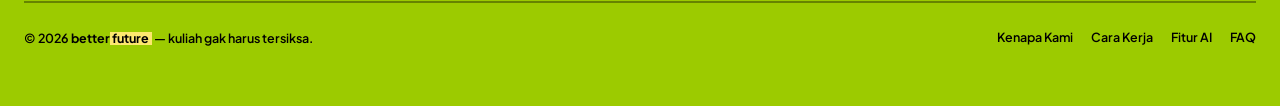
==== commit 820670da: "style: position Rp 120.000 price section directly below 6th bento card Voucher English Placement Tes" ====
--- a/better-future.html
+++ b/better-future.html
@@ -665,6 +665,7 @@
 
 <!-- ============ GRAND SLAM OFFER & VALUE STACK ============ -->
 <!-- ============ GRAND SLAM OFFER & VALUE STACK (LP 100JT SET) ============ -->
+<!-- ============ GRAND SLAM OFFER & VALUE STACK (LP 100JT SET) ============ -->
 <section class="offer-sec" id="paket-lengkap" style="background:var(--white);padding:100px 0 110px;border-top:2px solid var(--ink);border-bottom:2px solid var(--ink);position:relative">
   <div class="wrap">
     <div style="text-align:center;max-width:720px;margin:0 auto 50px" class="reveal">
@@ -680,21 +681,15 @@
         <span class="spacer"></span><span class="mini">★ SUPERPOPULAR</span>
       </div>
       <div style="padding:36px 32px">
-        <div style="display:flex;justify-content:space-between;align-items:flex-start;flex-wrap:wrap;gap:20px;margin-bottom:28px;padding-bottom:24px;border-bottom:2px dashed #ddd">
-          <div>
-            <span style="background:var(--lime);border:1.5px solid var(--ink);border-radius:999px;padding:4px 12px;font-size:12px;font-weight:800">PAKET LENGKAP &amp; DIPLOMASI</span>
-            <h3 style="font-size:26px;font-weight:800;margin-top:8px">19-Factor Student Future Blueprint</h3>
-            <p style="font-size:13.5px;color:#555;margin-top:4px">Disupervisi langsung oleh <b>Dr. Teguh Lesmana, M.Psi., Psikolog (Lisensi HIMPSI)</b></p>
-          </div>
-          <div style="text-align:right">
-            <div style="font-size:13.5px;text-decoration:line-through;text-decoration-color:#ef4444;text-decoration-thickness:2px;color:#777;font-weight:700">Total Nilai Rp 1.100.000</div>
-            <div style="font-size:36px;font-weight:800;color:#007a3d;line-height:1.1;margin-top:2px">Rp 120.000</div>
-            <span style="font-size:11.5px;font-weight:800;color:#007a3d;background:var(--lime);border:1px solid var(--ink);border-radius:999px;padding:2px 8px;display:inline-block;margin-top:4px">Hemat 89% • Sekali Bayar</span>
-          </div>
+        <!-- Title Header -->
+        <div style="margin-bottom:24px;padding-bottom:20px;border-bottom:2px dashed #ddd">
+          <span style="background:var(--lime);border:1.5px solid var(--ink);border-radius:999px;padding:4px 12px;font-size:12px;font-weight:800">PAKET LENGKAP &amp; DIPLOMASI</span>
+          <h3 style="font-size:26px;font-weight:800;margin-top:8px">19-Factor Student Future Blueprint</h3>
+          <p style="font-size:13.5px;color:#555;margin-top:4px">Disupervisi langsung oleh <b>Dr. Teguh Lesmana, M.Psi., Psikolog (Lisensi HIMPSI)</b></p>
         </div>
 
         <!-- 6 Value Stack Items from LP 100JT -->
-        <div style="display:grid;grid-template-columns:repeat(auto-fit,minmax(280px,1fr));gap:16px;margin-bottom:32px">
+        <div style="display:grid;grid-template-columns:repeat(auto-fit,minmax(280px,1fr));gap:16px;margin-bottom:24px">
           <div style="background:var(--cloud);border:1.5px solid var(--ink);border-radius:12px;padding:14px 16px;display:flex;align-items:center;gap:12px">
             <span style="font-size:22px">🎯</span>
             <div><div style="font-size:13.5px;font-weight:700">Asesmen Bakat 19-Faktor &amp; Radar</div><div style="font-size:12px;color:#007a3d;font-weight:800">Nilai Nyata: Rp 350.000</div></div>
@@ -721,6 +716,19 @@
           </div>
         </div>
 
+        <!-- Price Section Placed Directly Below the 6 Bento Cards -->
+        <div style="display:flex;justify-content:space-between;align-items:center;flex-wrap:wrap;gap:16px;margin:24px 0 28px;padding:18px 24px;background:#f0f6ff;border:2px solid var(--ink);border-radius:14px;box-shadow:4px 4px 0 rgba(0,0,0,.12)">
+          <div>
+            <div style="font-size:13.5px;text-decoration:line-through;text-decoration-color:#ef4444;text-decoration-thickness:2px;color:#777;font-weight:700">Total Nilai Rp 1.100.000</div>
+            <span style="font-size:12px;font-weight:800;color:#007a3d;background:var(--lime);border:1px solid var(--ink);border-radius:999px;padding:3px 10px;display:inline-block;margin-top:4px">Hemat 89% • Sekali Bayar</span>
+          </div>
+          <div style="text-align:right">
+            <div style="font-size:12px;font-weight:700;color:#555">Investasi Promo Hari Ini:</div>
+            <div style="font-size:38px;font-weight:800;color:#007a3d;line-height:1">Rp 120.000</div>
+          </div>
+        </div>
+
+        <!-- Garansi Box -->
         <div style="background:var(--beige);border:2px solid var(--ink);border-radius:16px;padding:20px 24px;margin-bottom:28px;display:flex;align-items:center;gap:16px">
           <div style="font-size:32px">🛡️</div>
           <div>
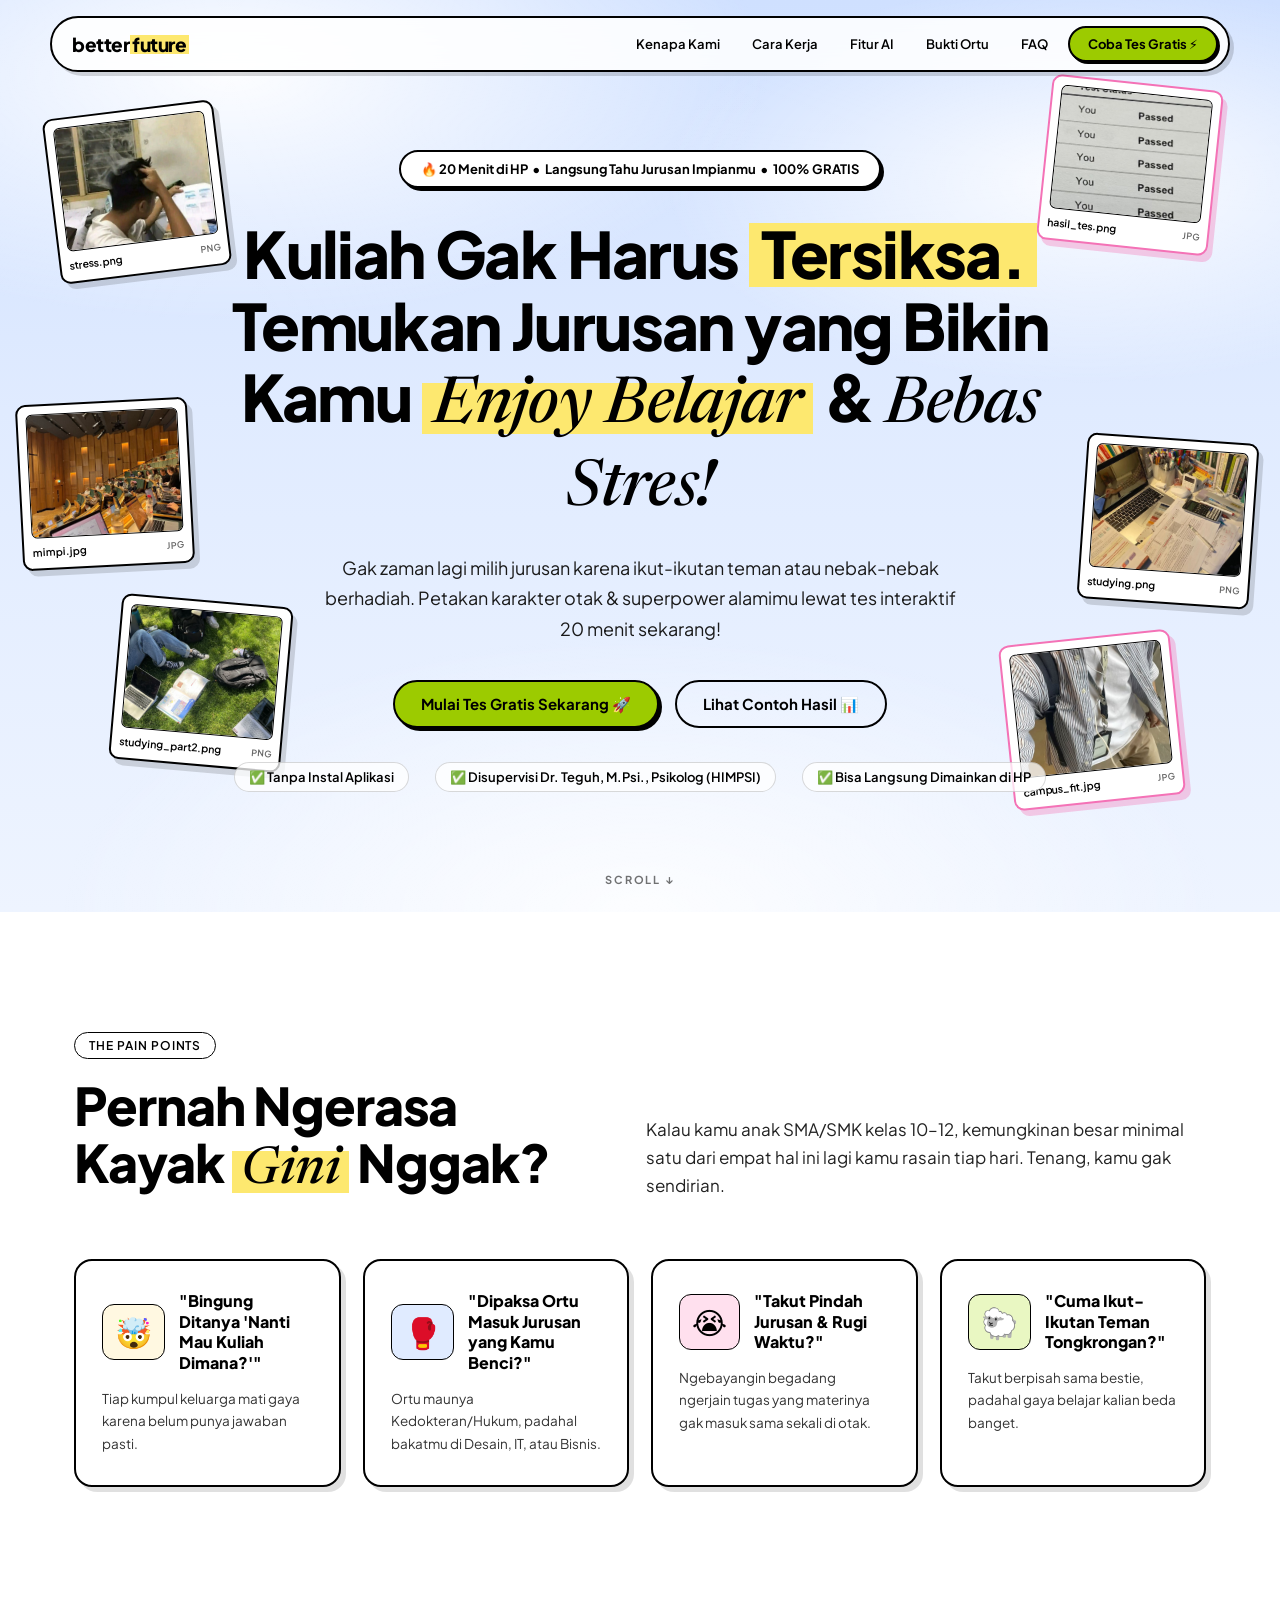
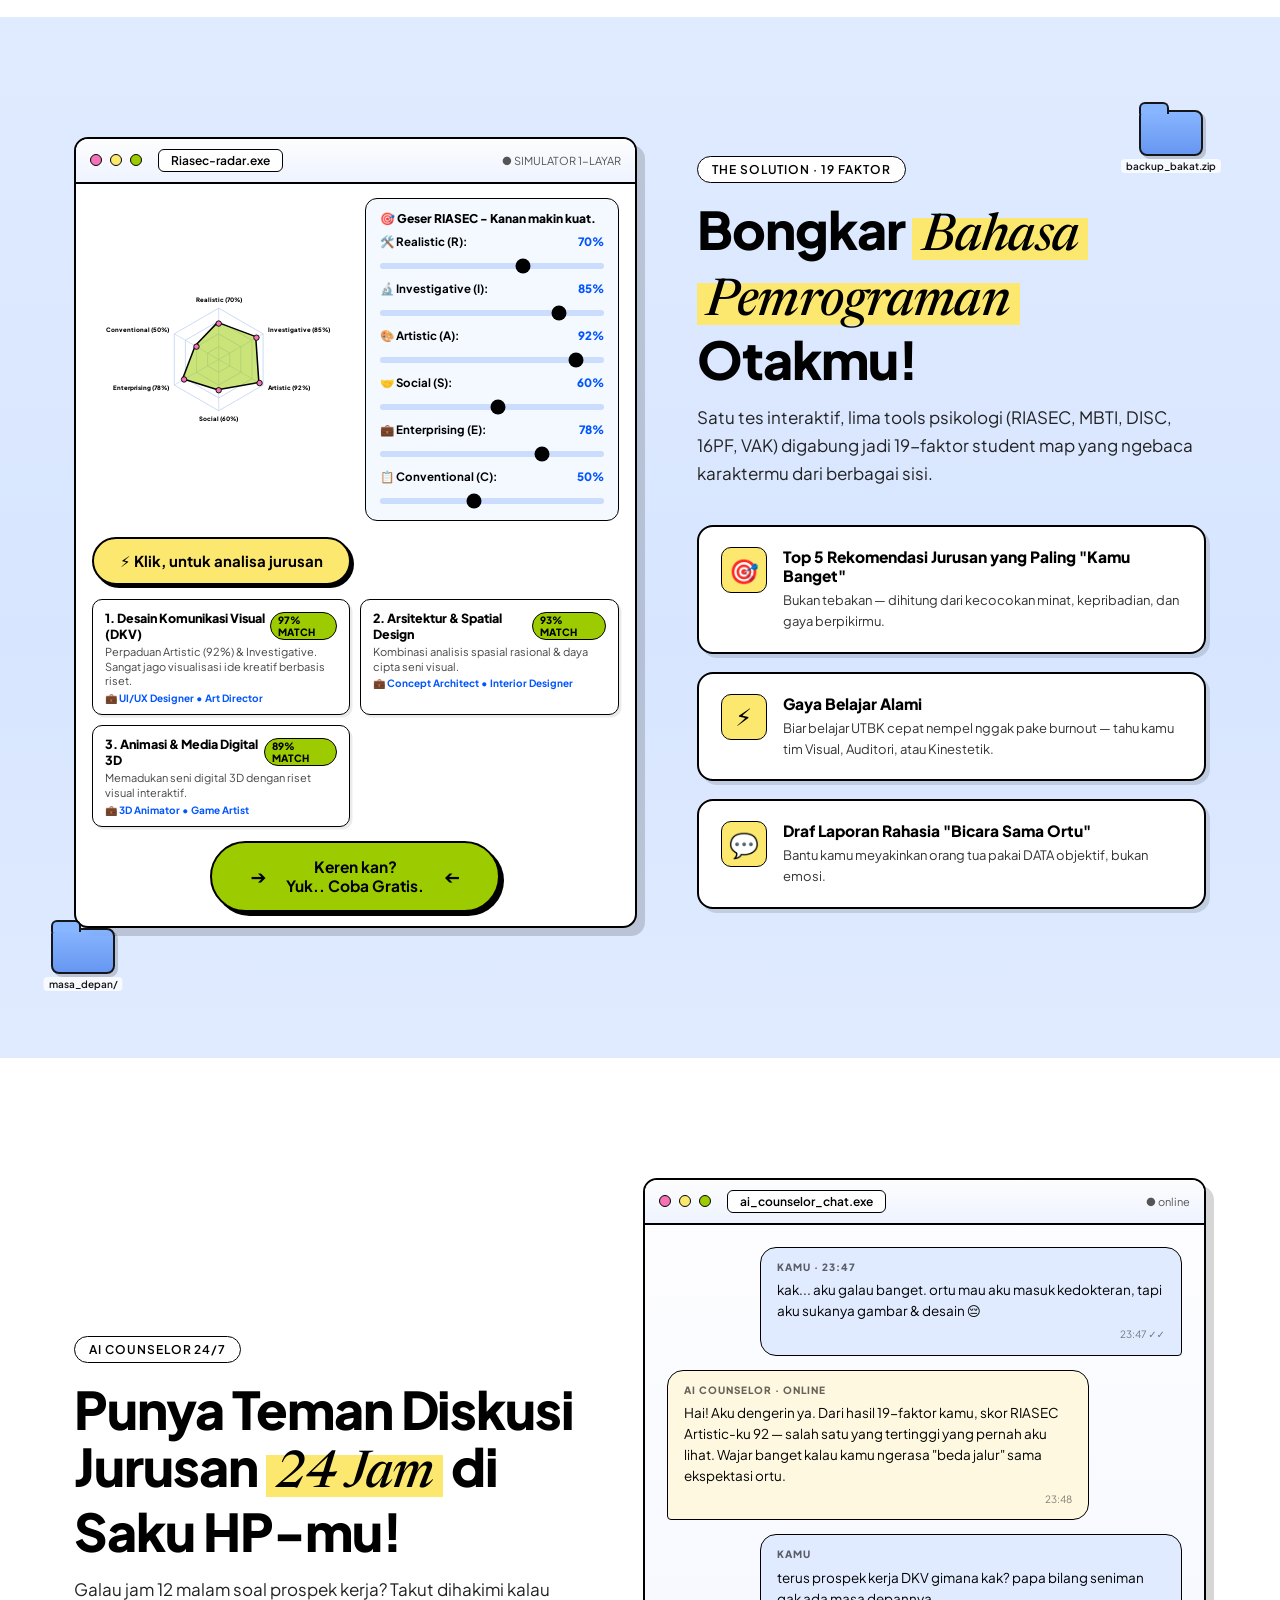
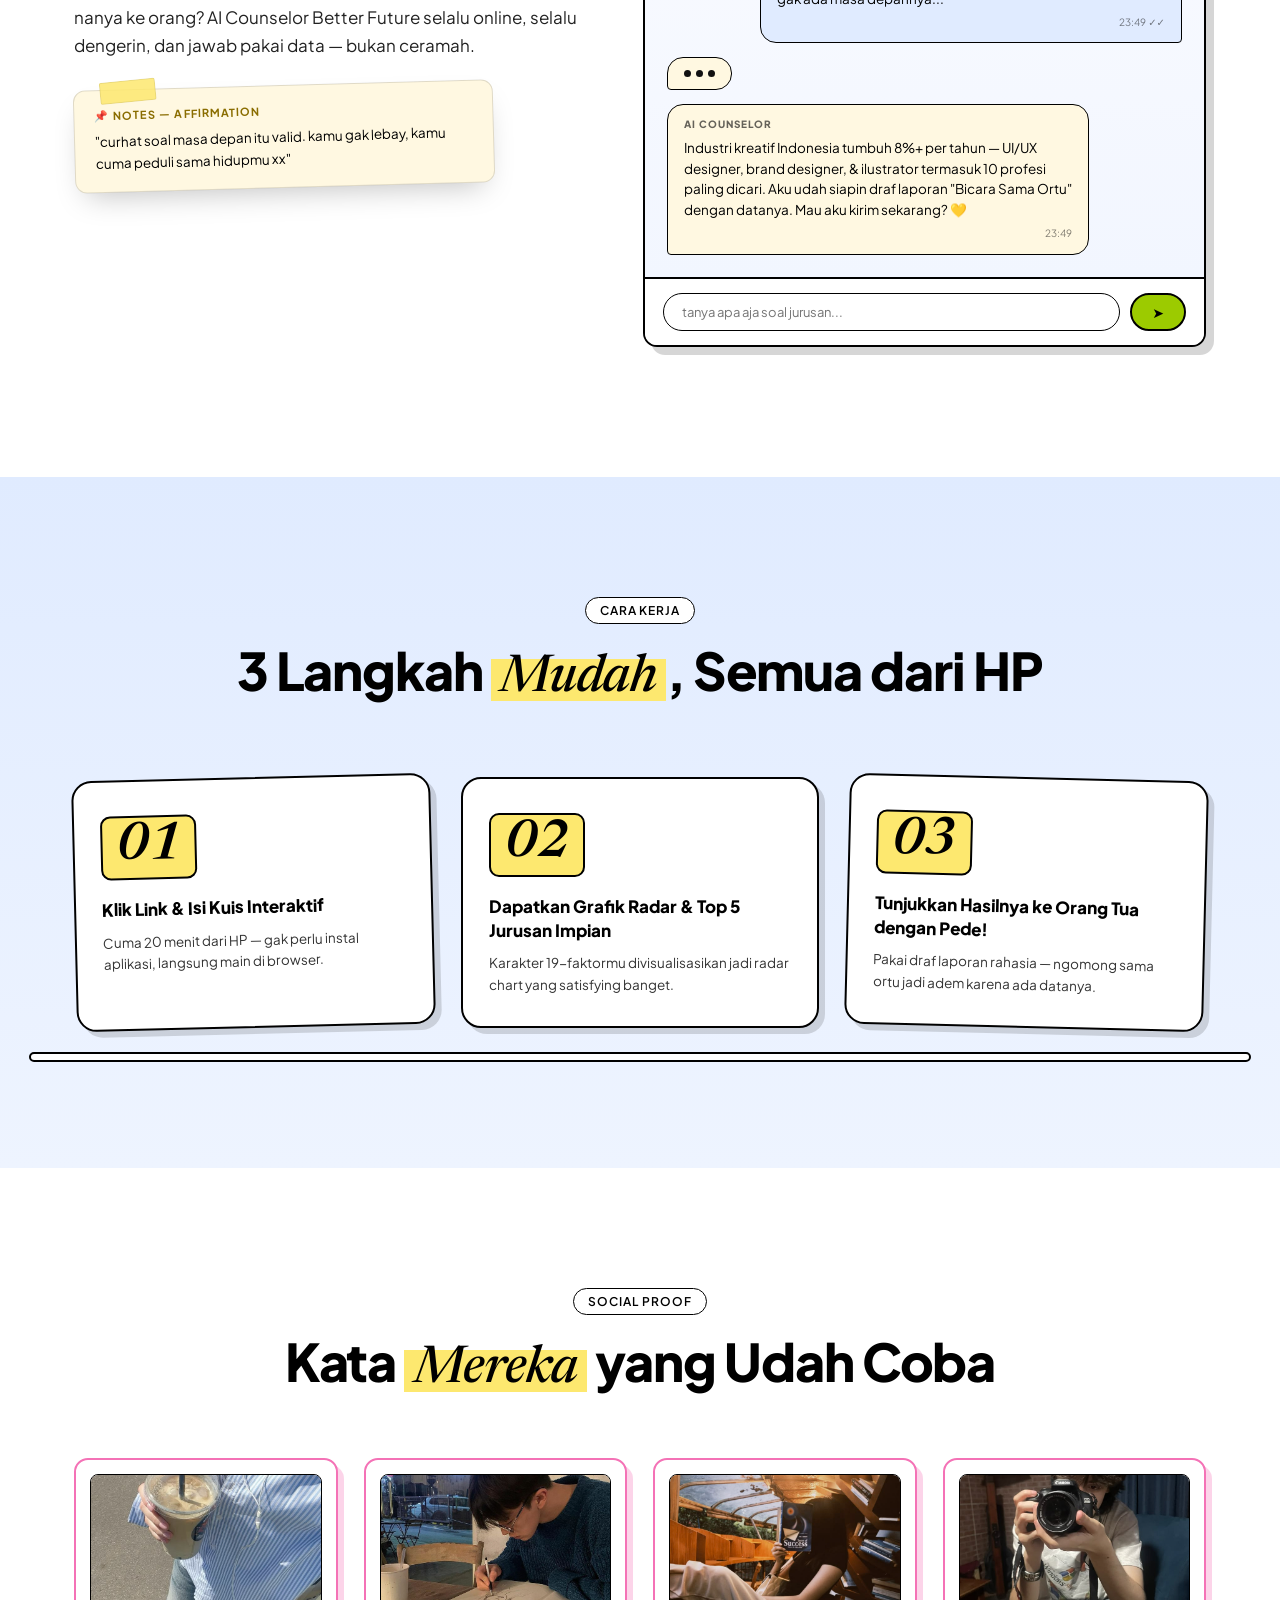
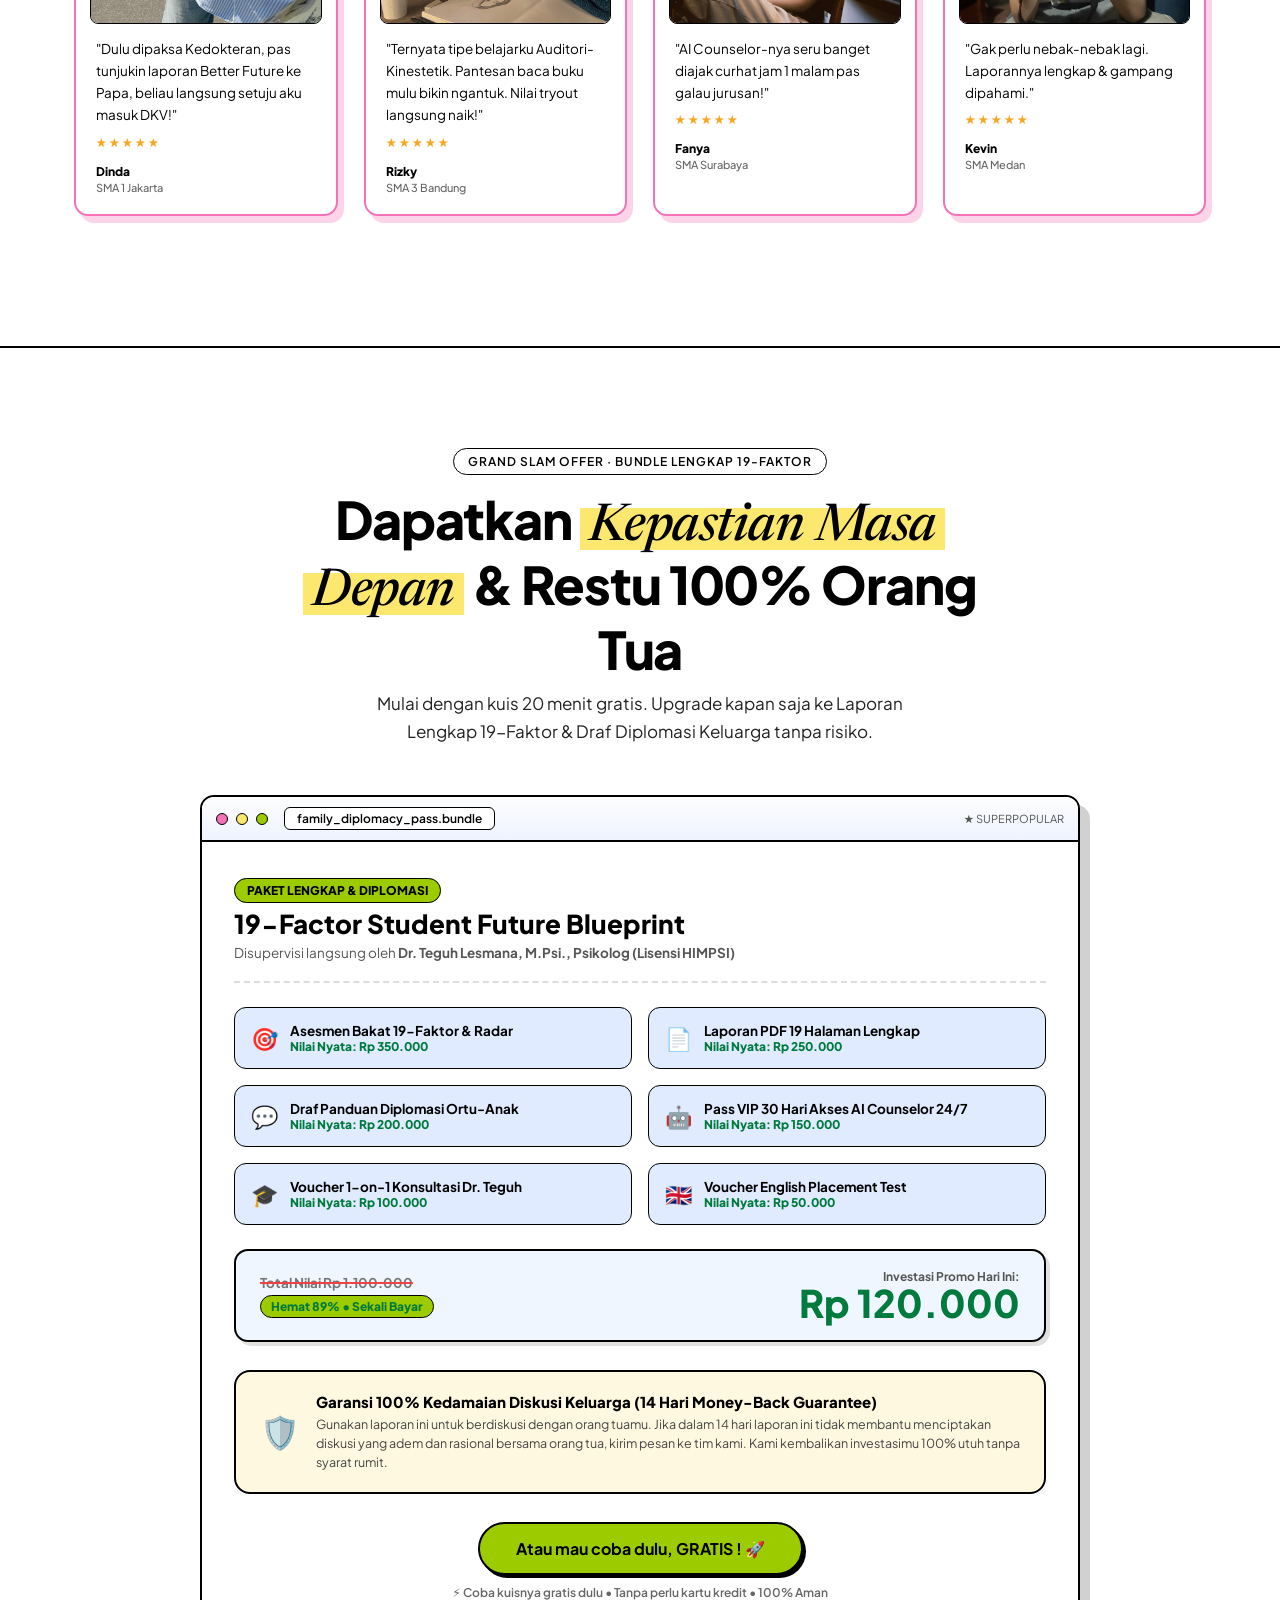
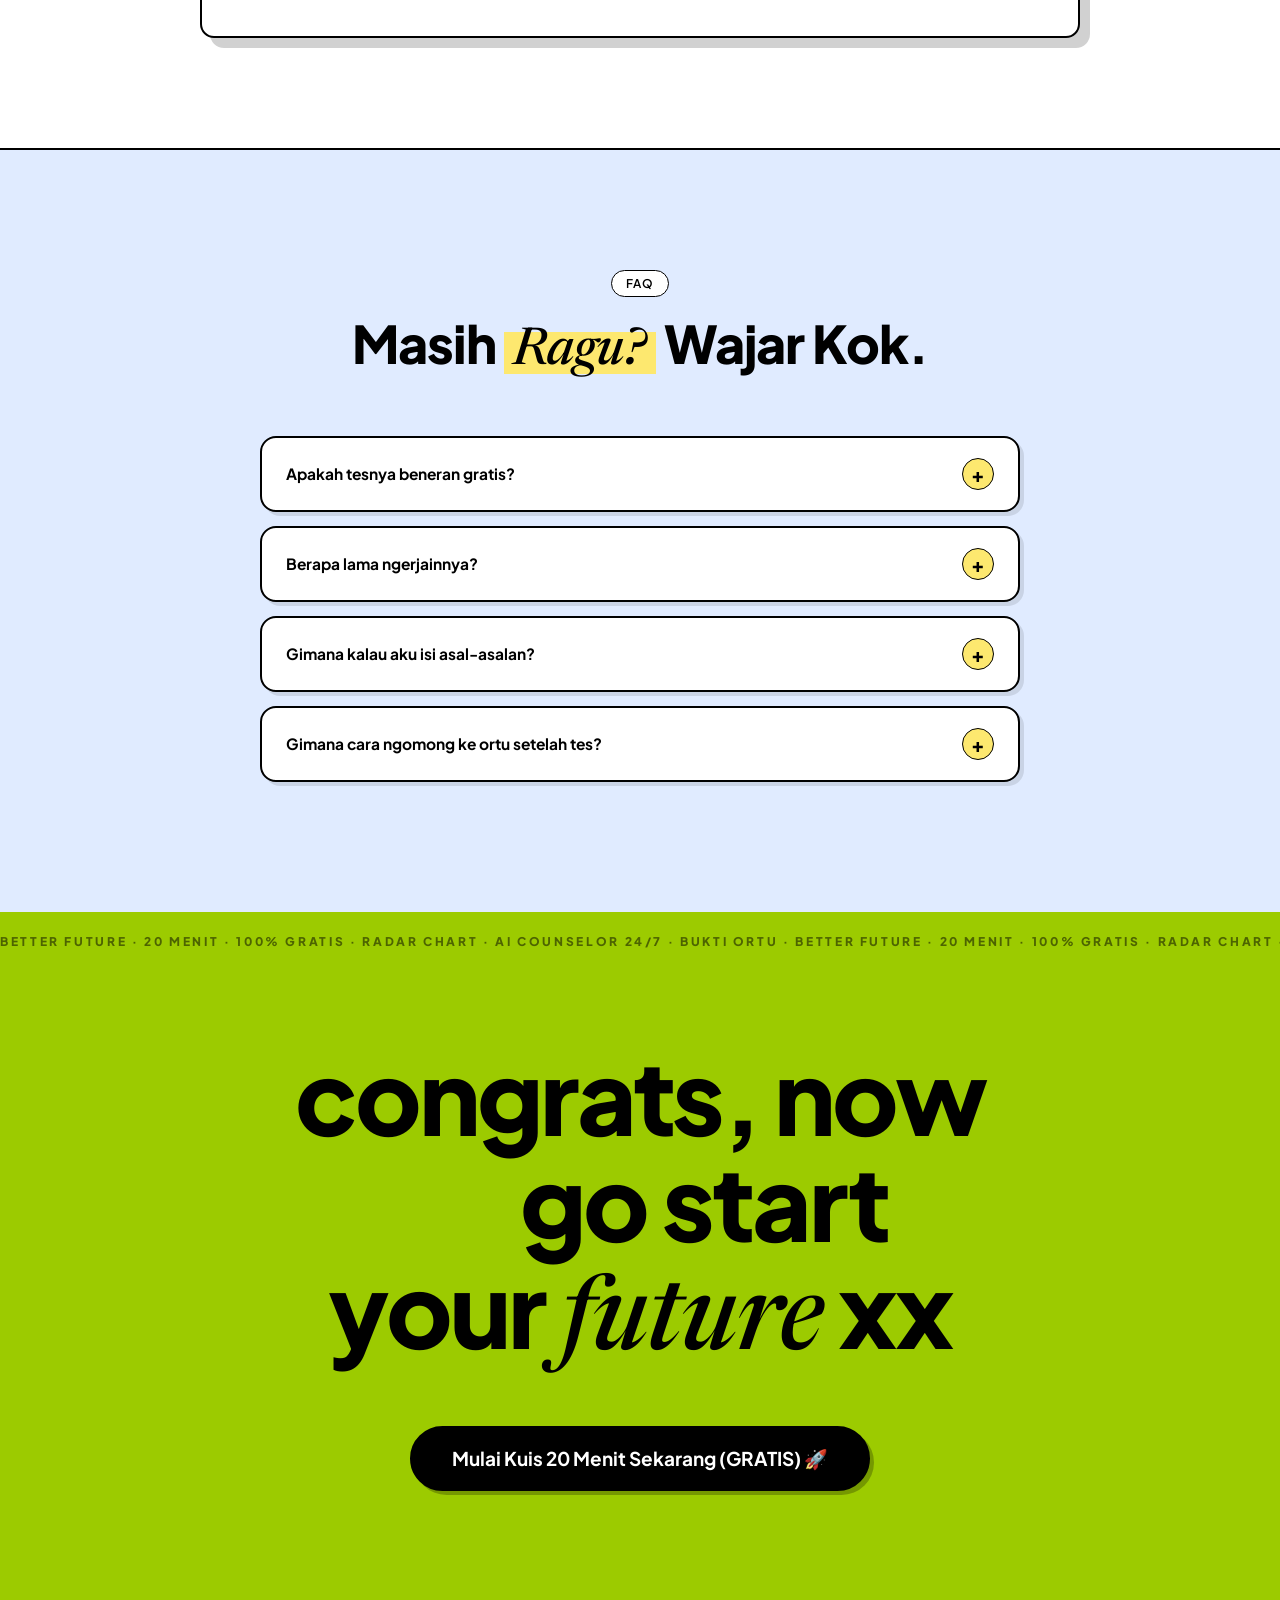
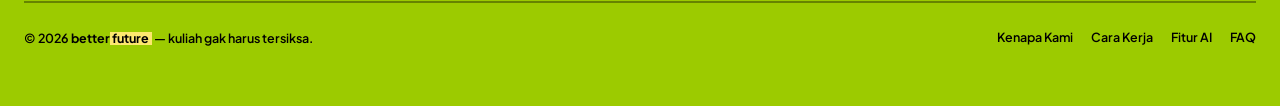
==== commit 41d17e8e: "style: update offer section CTA button text to 'Atau mau coba dulu, GRATIS ! 🚀'" ====
--- a/better-future.html
+++ b/better-future.html
@@ -738,7 +738,7 @@
         </div>
 
         <div style="text-align:center">
-          <a href="#mulai" class="pill-btn lime" style="font-size:16px;padding:14px 36px" data-testid="offer-cta-button">Mulai Kuis 20 Menit Sekarang (100% GRATIS) 🚀</a>
+          <a href="#mulai" class="pill-btn lime" style="font-size:16px;padding:14px 36px" data-testid="offer-cta-button">Atau mau coba dulu, GRATIS ! 🚀</a>
           <div style="font-size:12px;color:#666;margin-top:10px;font-weight:600">⚡ Coba kuisnya gratis dulu • Tanpa perlu kartu kredit • 100% Aman</div>
         </div>
       </div>
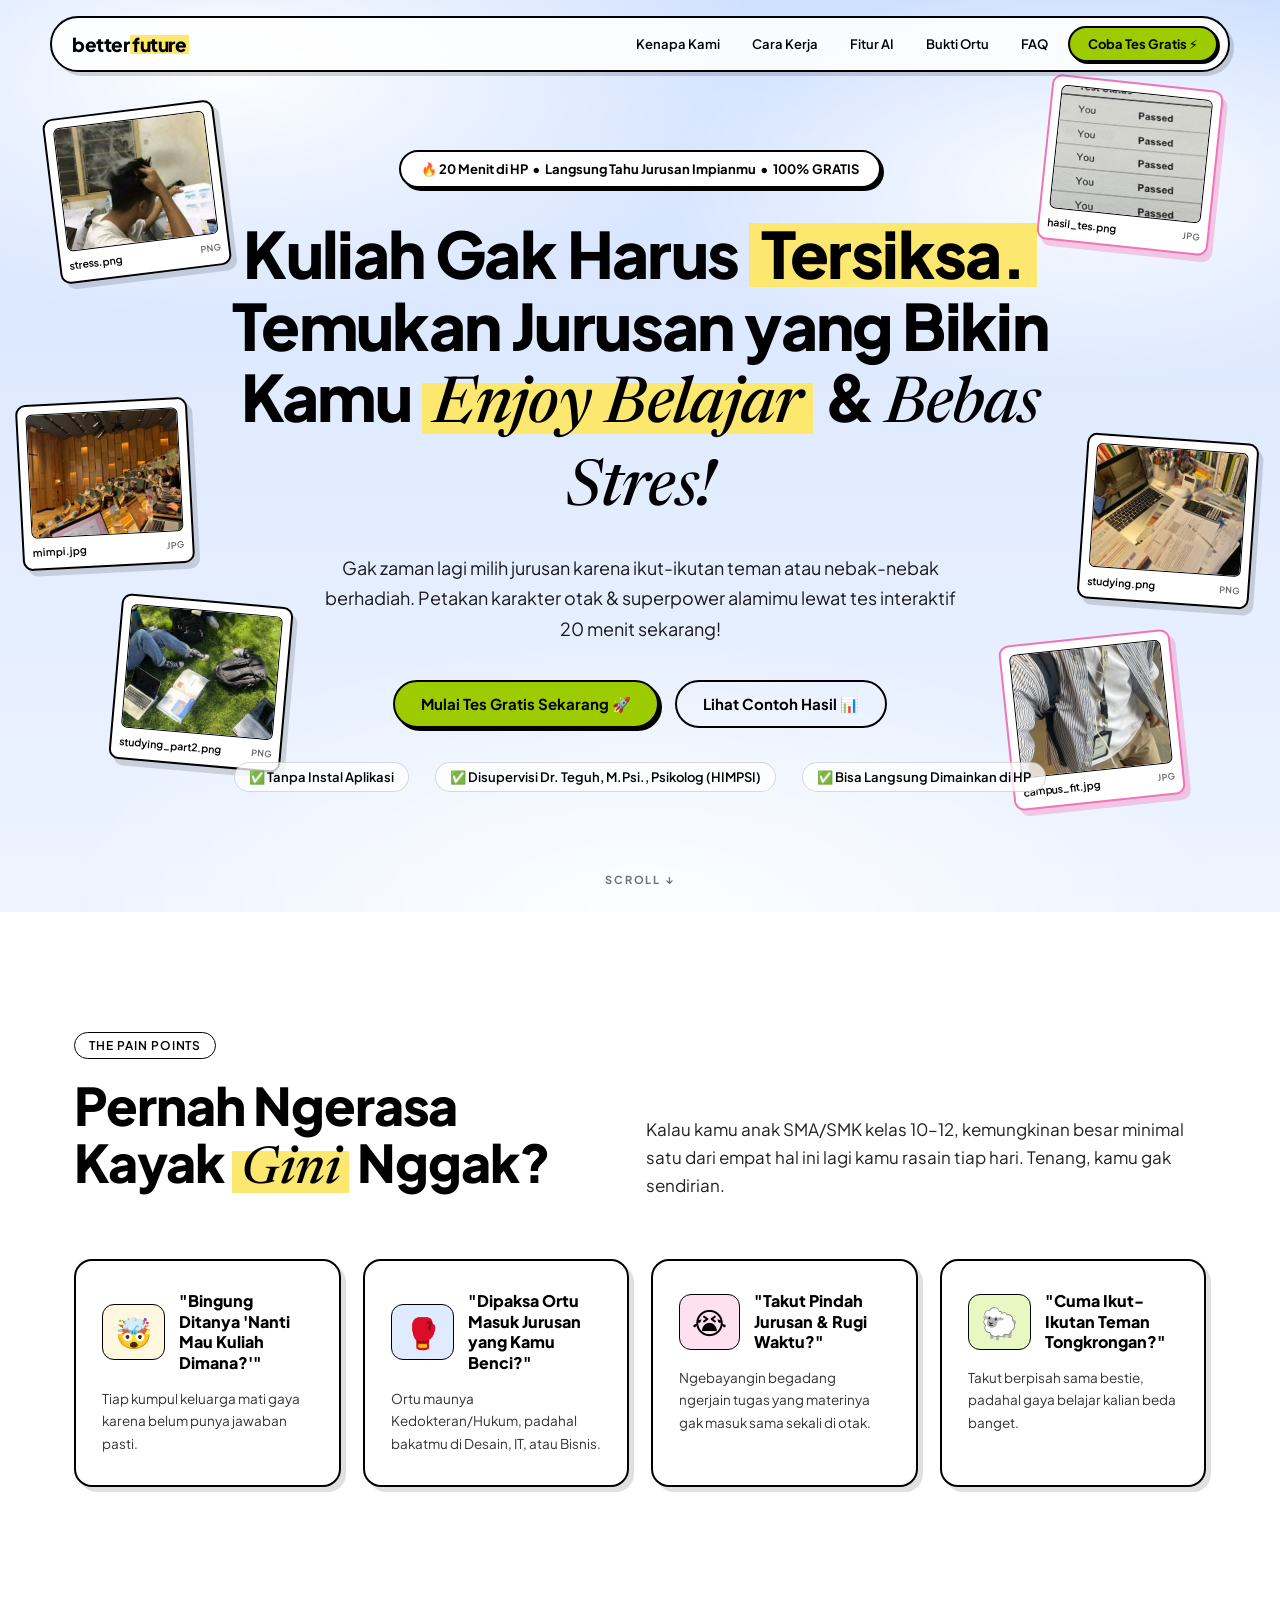
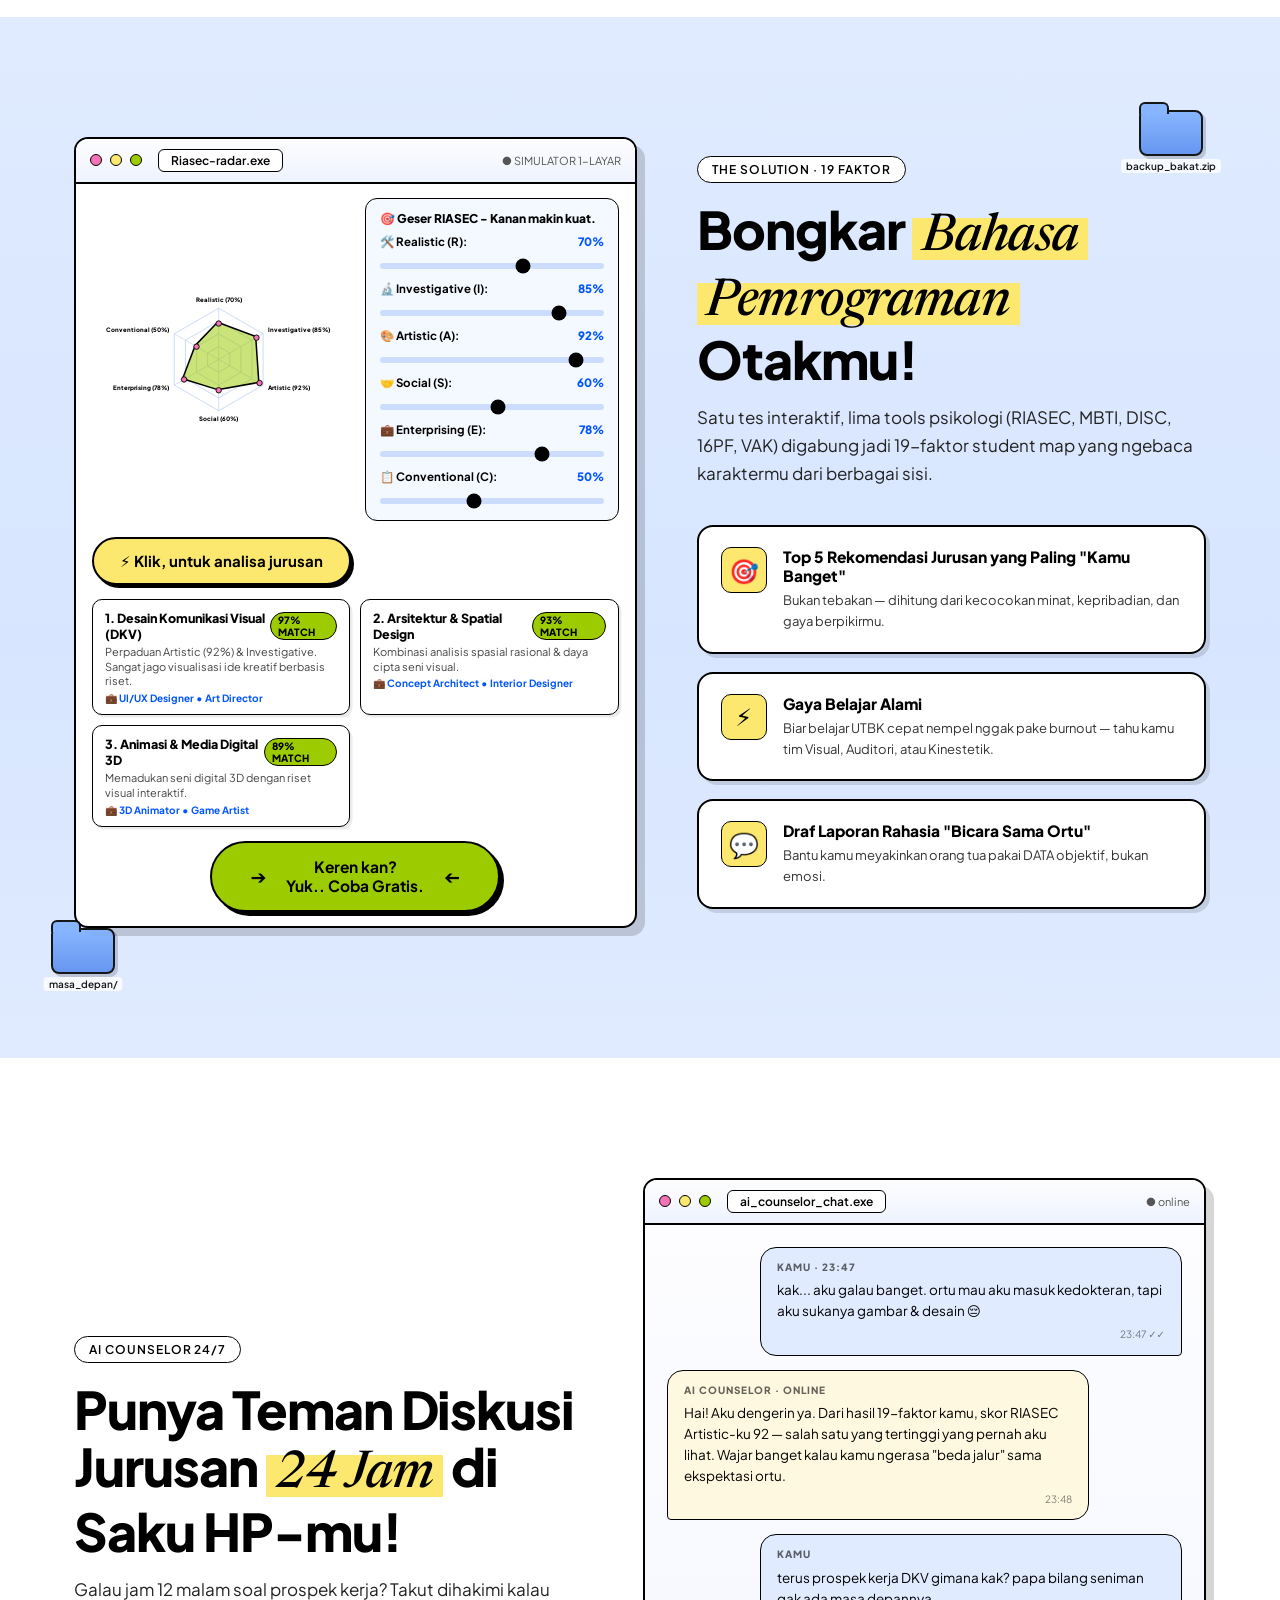
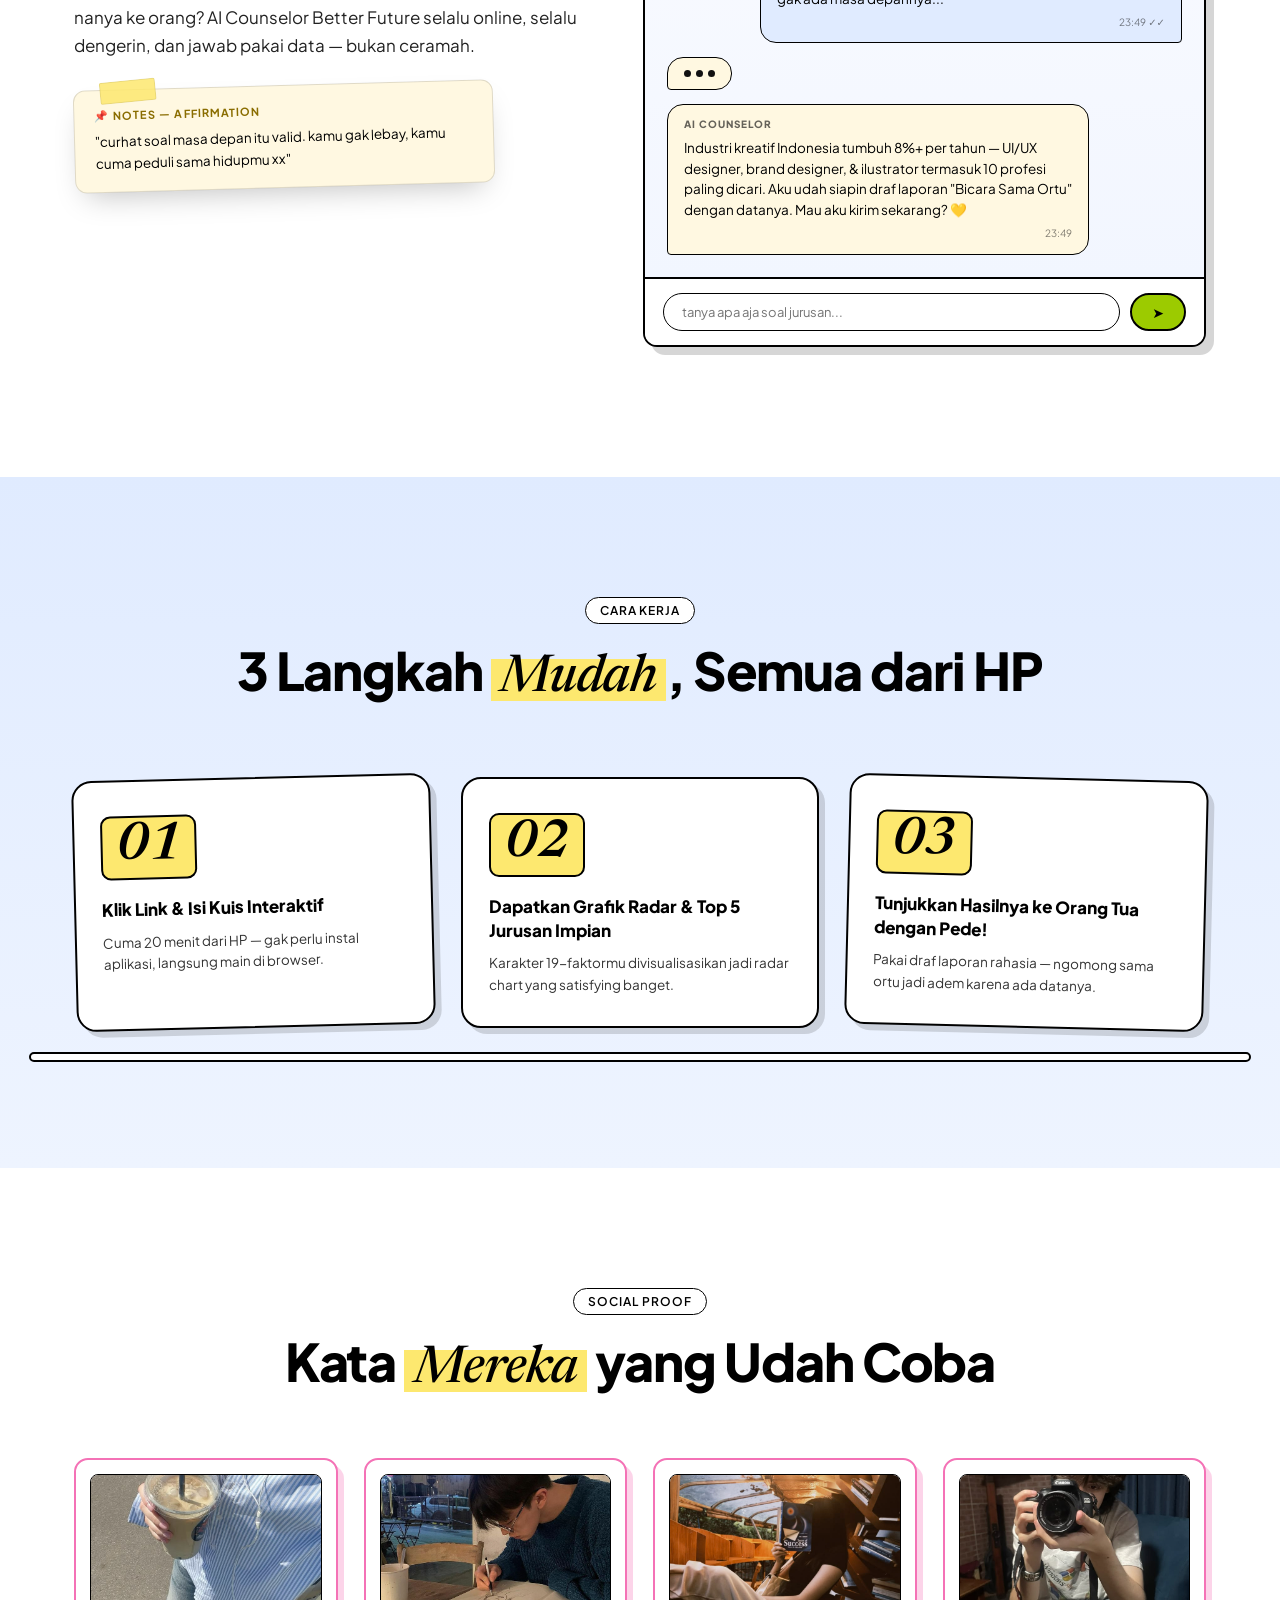
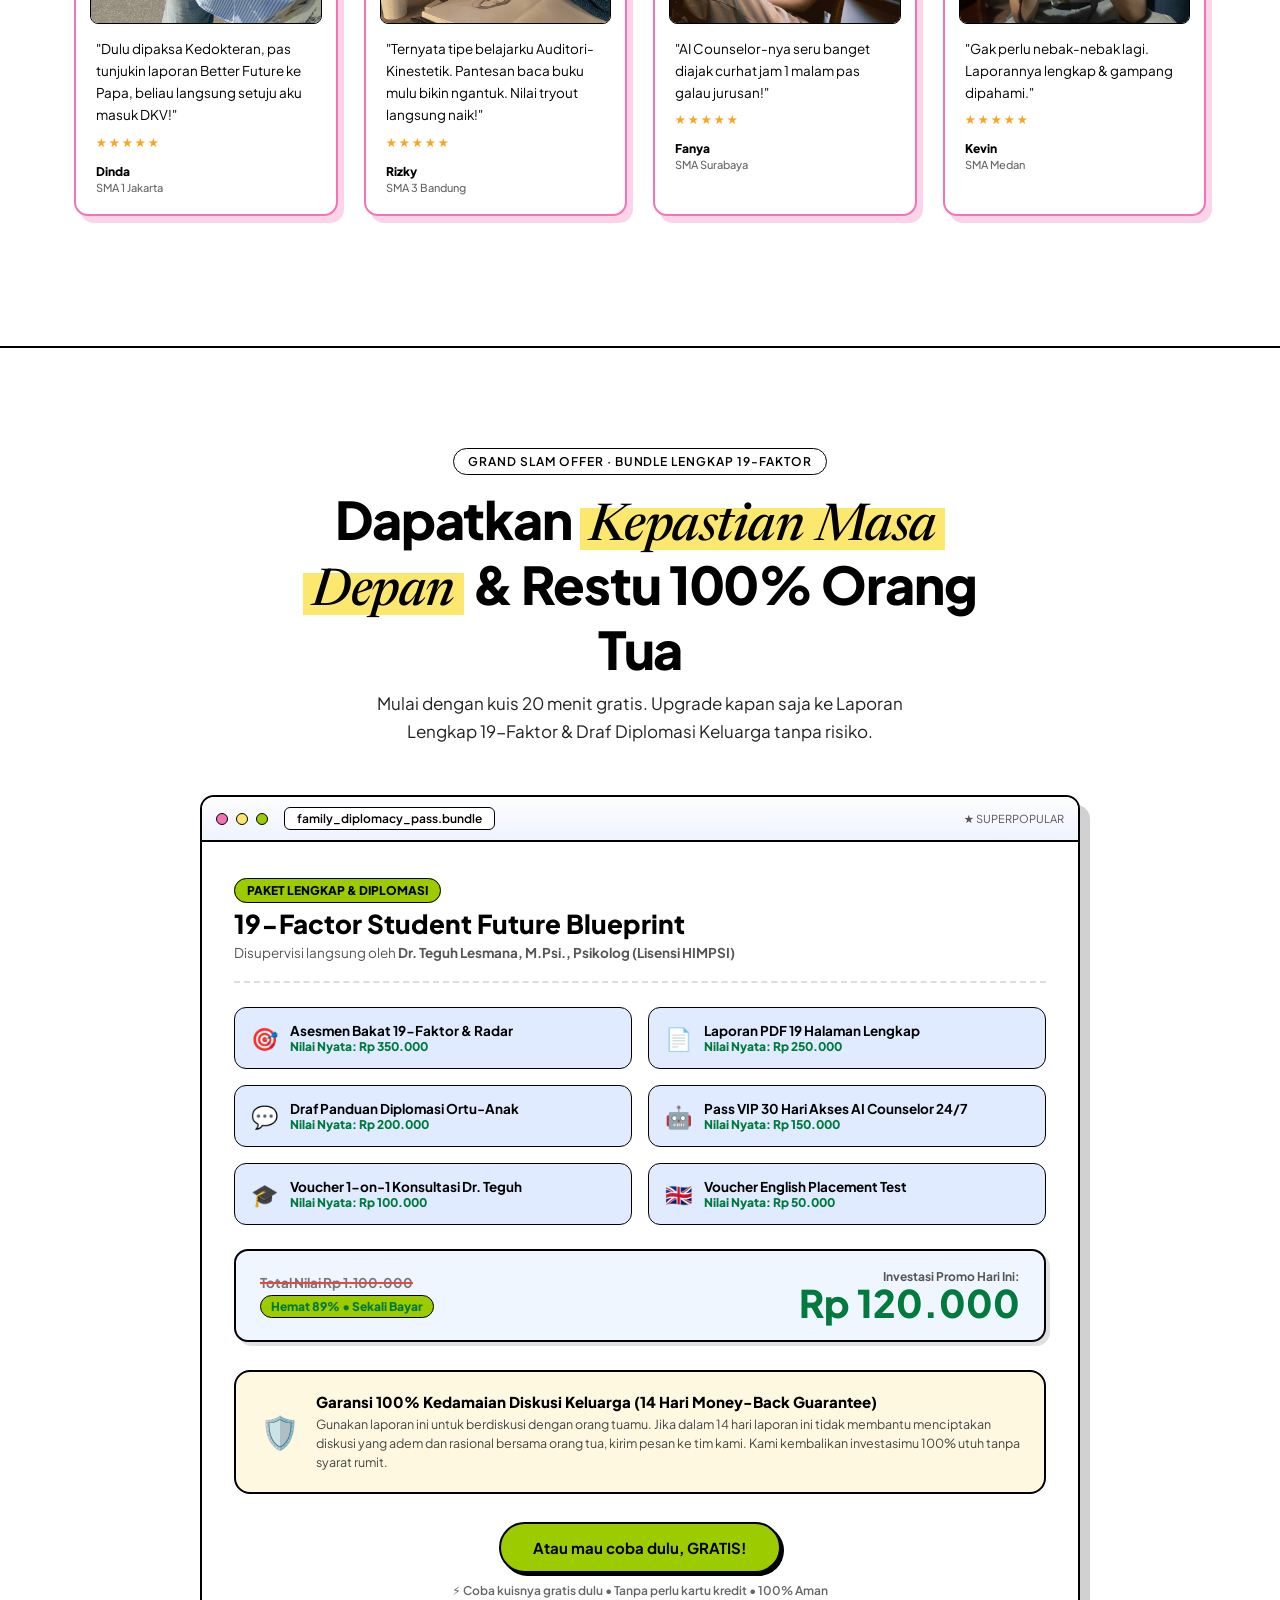
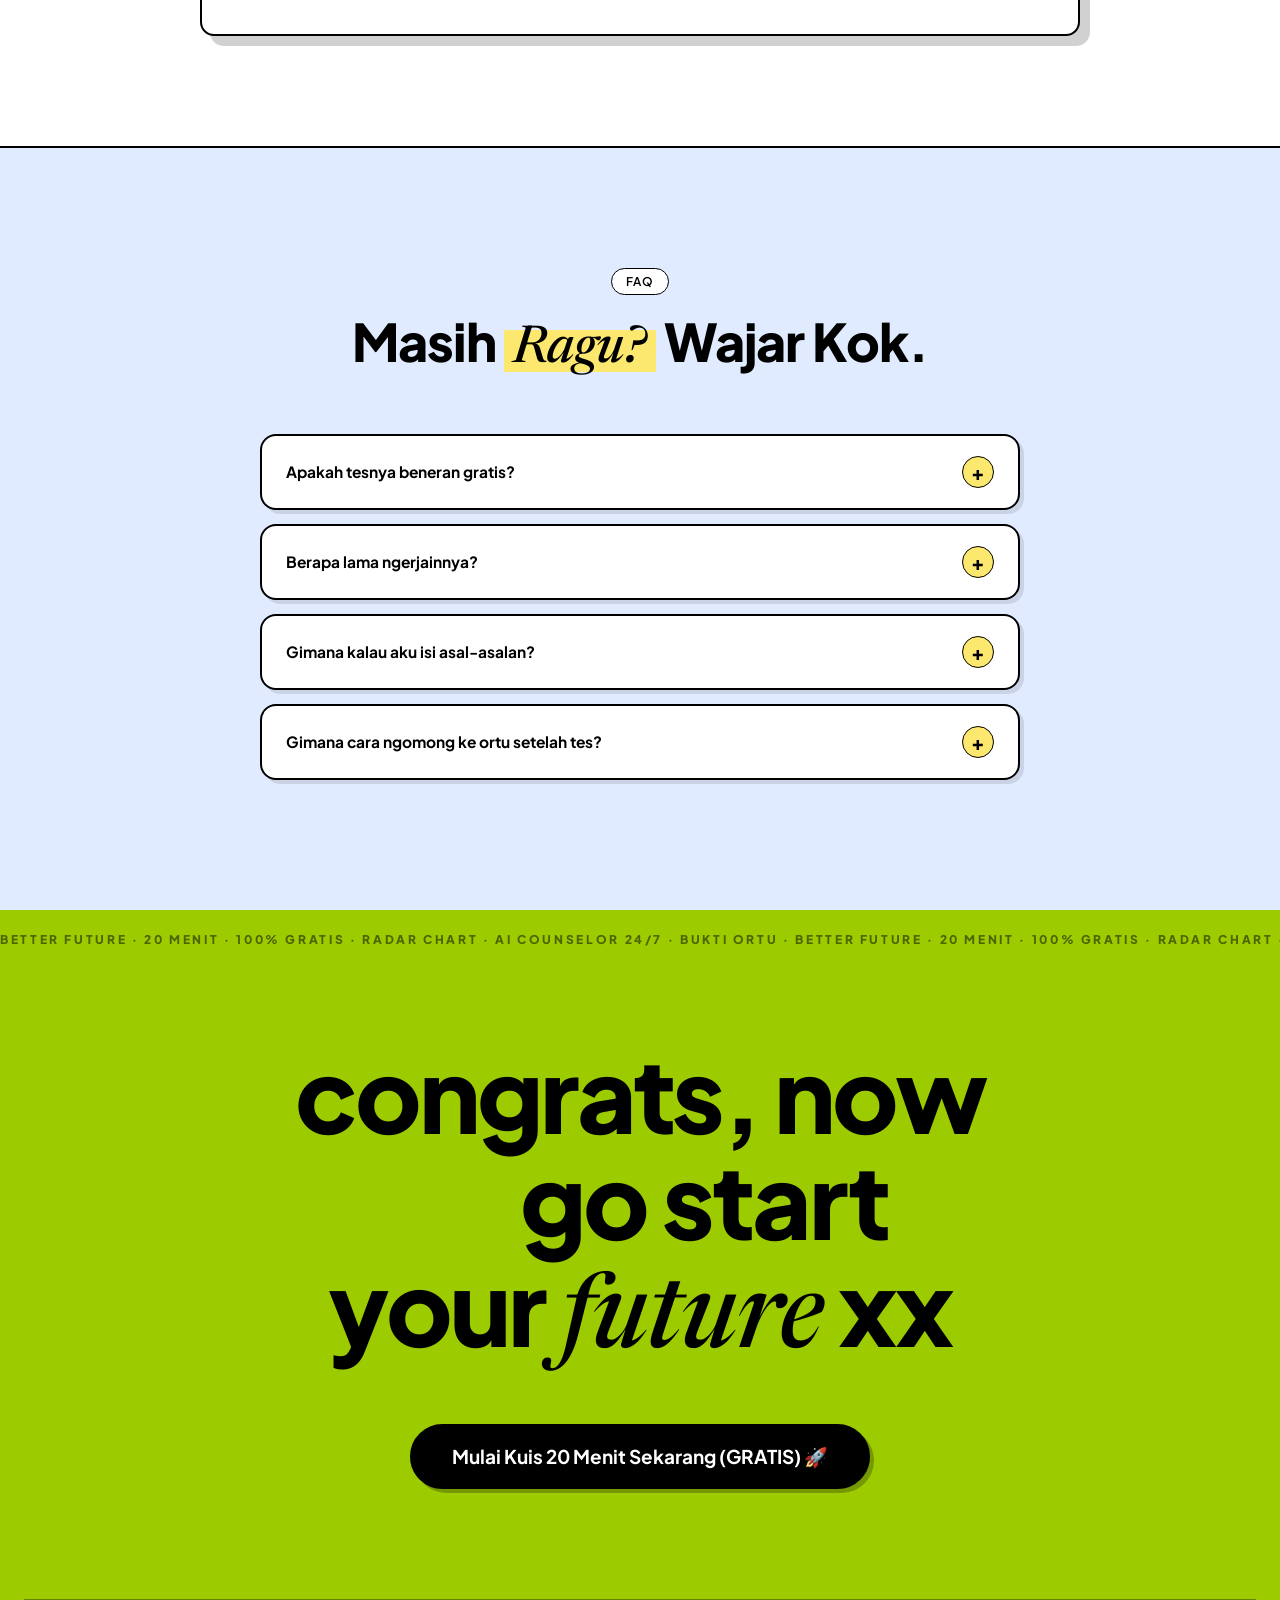
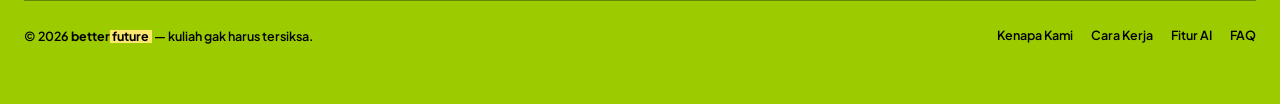
==== commit 60ae3570: "style: format offer CTA button text to single line without rocket icon" ====
--- a/better-future.html
+++ b/better-future.html
@@ -738,7 +738,7 @@
         </div>
 
         <div style="text-align:center">
-          <a href="#mulai" class="pill-btn lime" style="font-size:16px;padding:14px 36px" data-testid="offer-cta-button">Atau mau coba dulu, GRATIS ! 🚀</a>
+          <a href="#mulai" class="pill-btn lime" style="font-size:15px;padding:14px 32px;white-space:nowrap" data-testid="offer-cta-button">Atau mau coba dulu, GRATIS!</a>
           <div style="font-size:12px;color:#666;margin-top:10px;font-weight:600">⚡ Coba kuisnya gratis dulu • Tanpa perlu kartu kredit • 100% Aman</div>
         </div>
       </div>
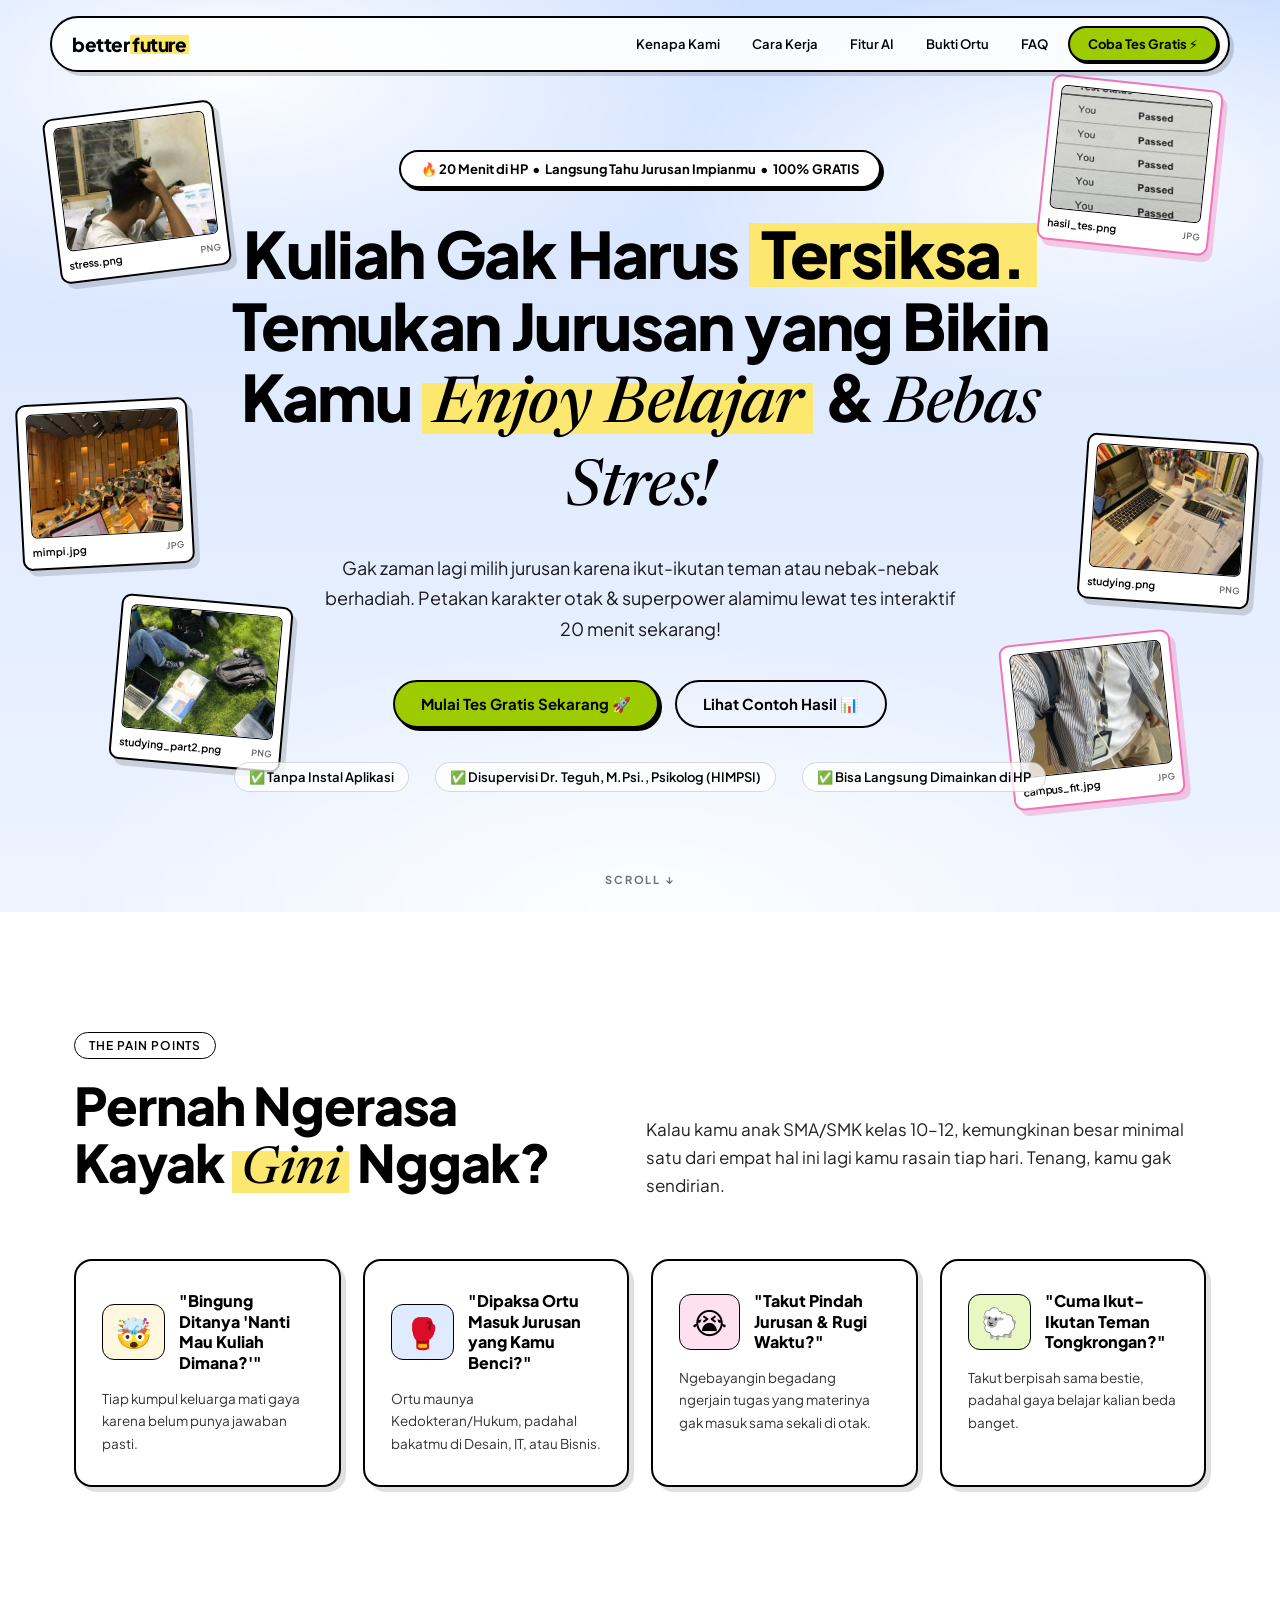
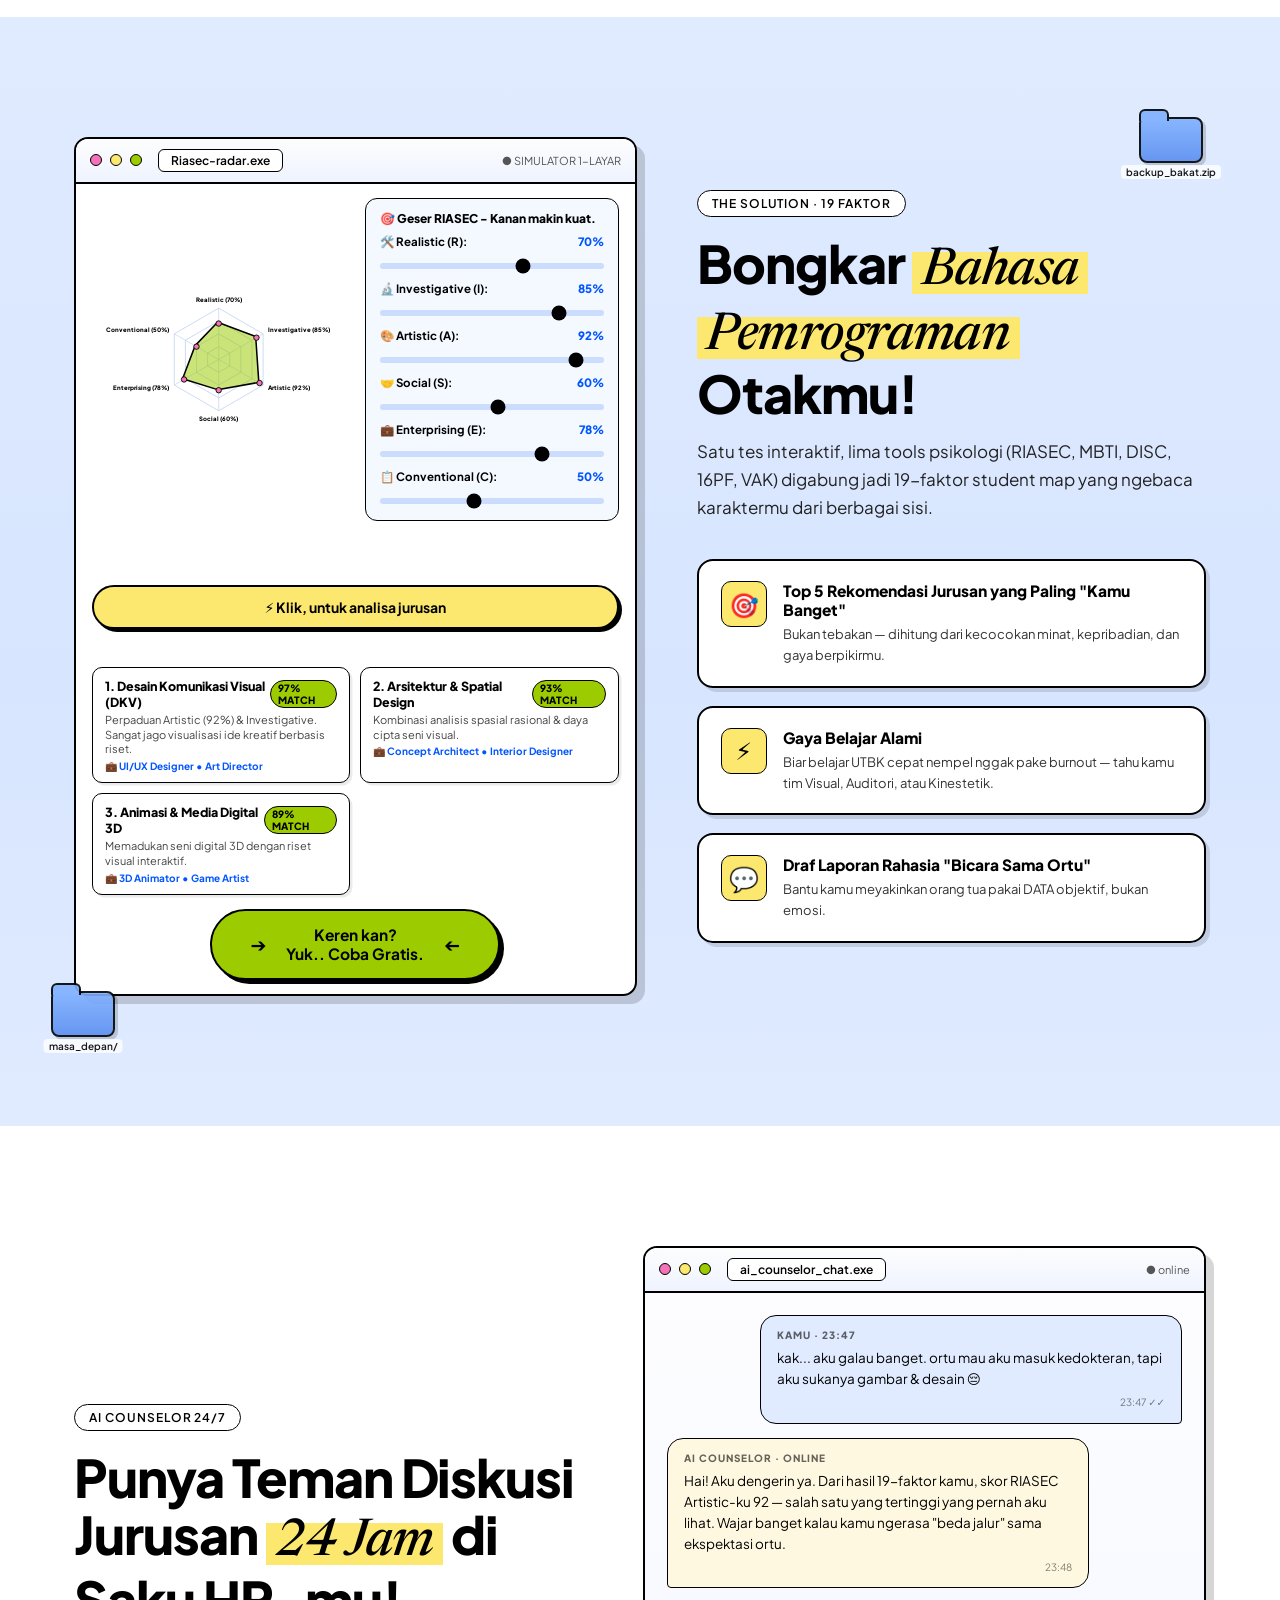
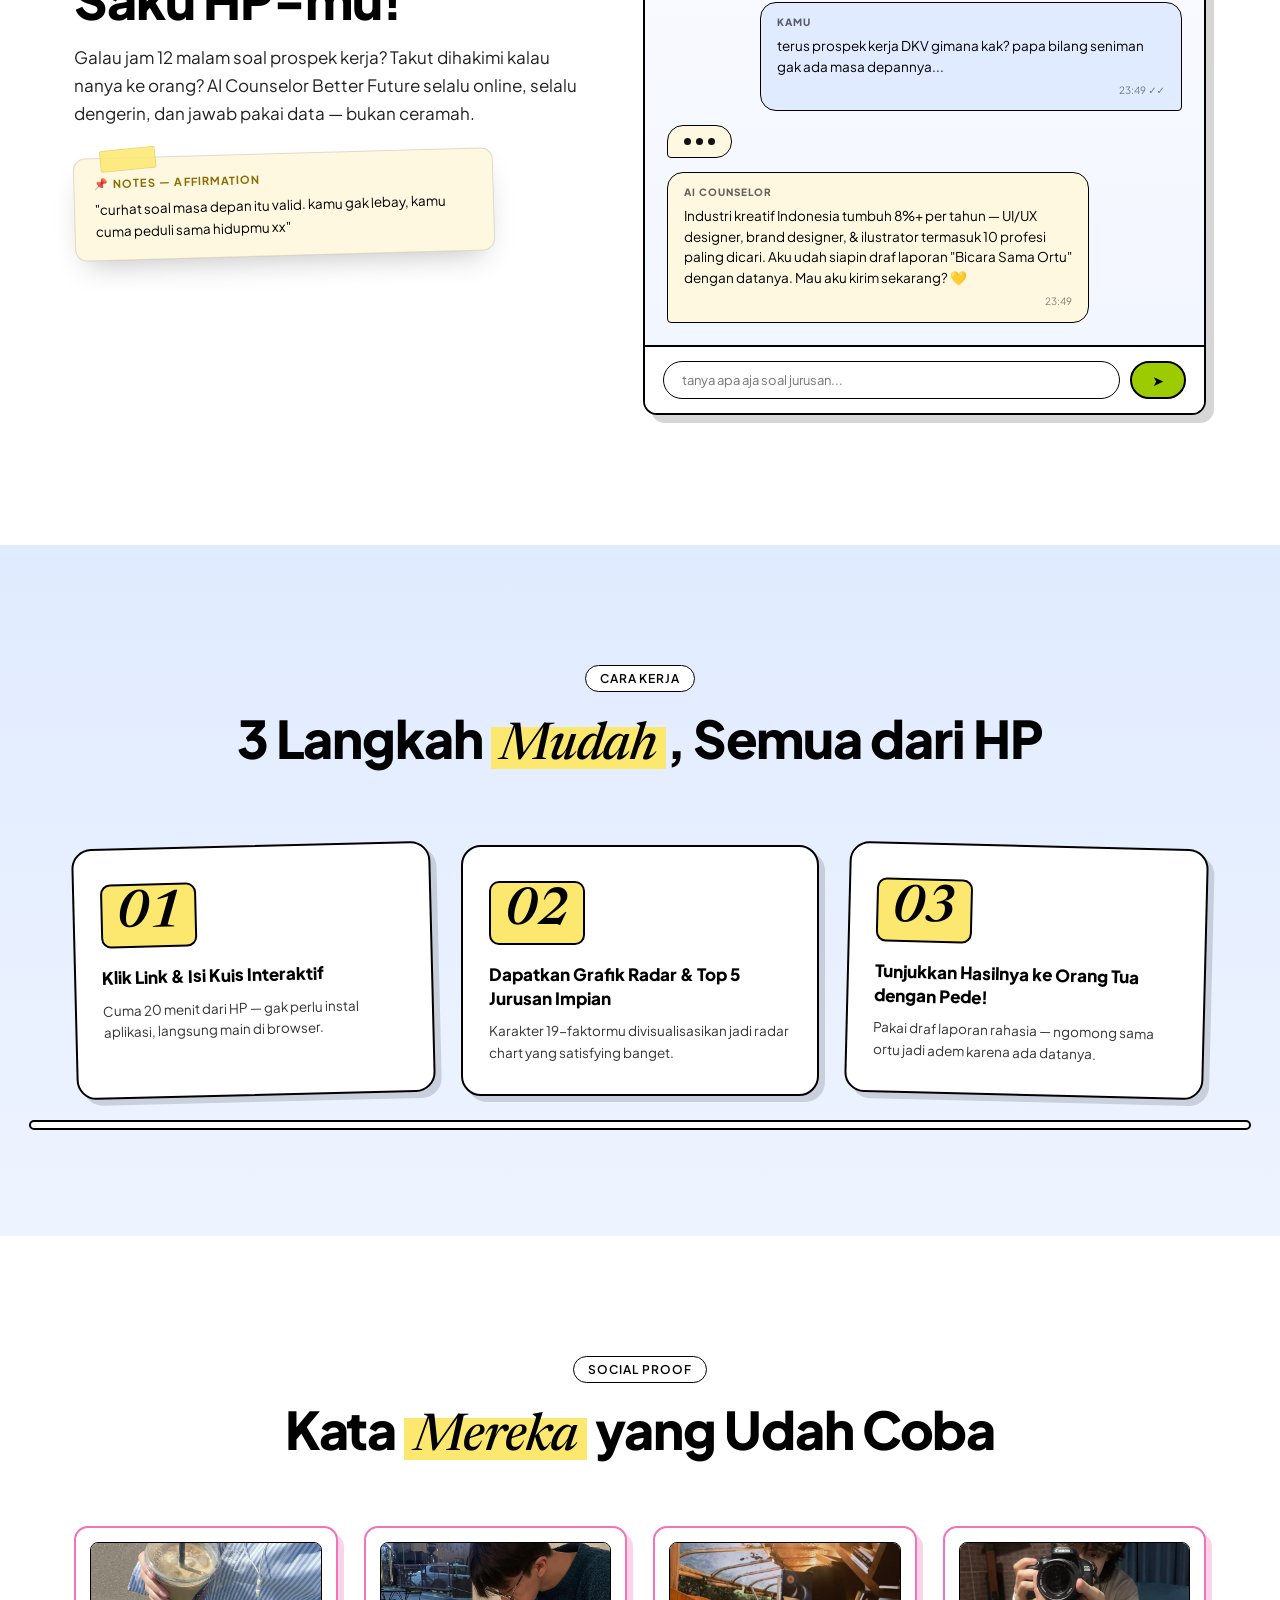
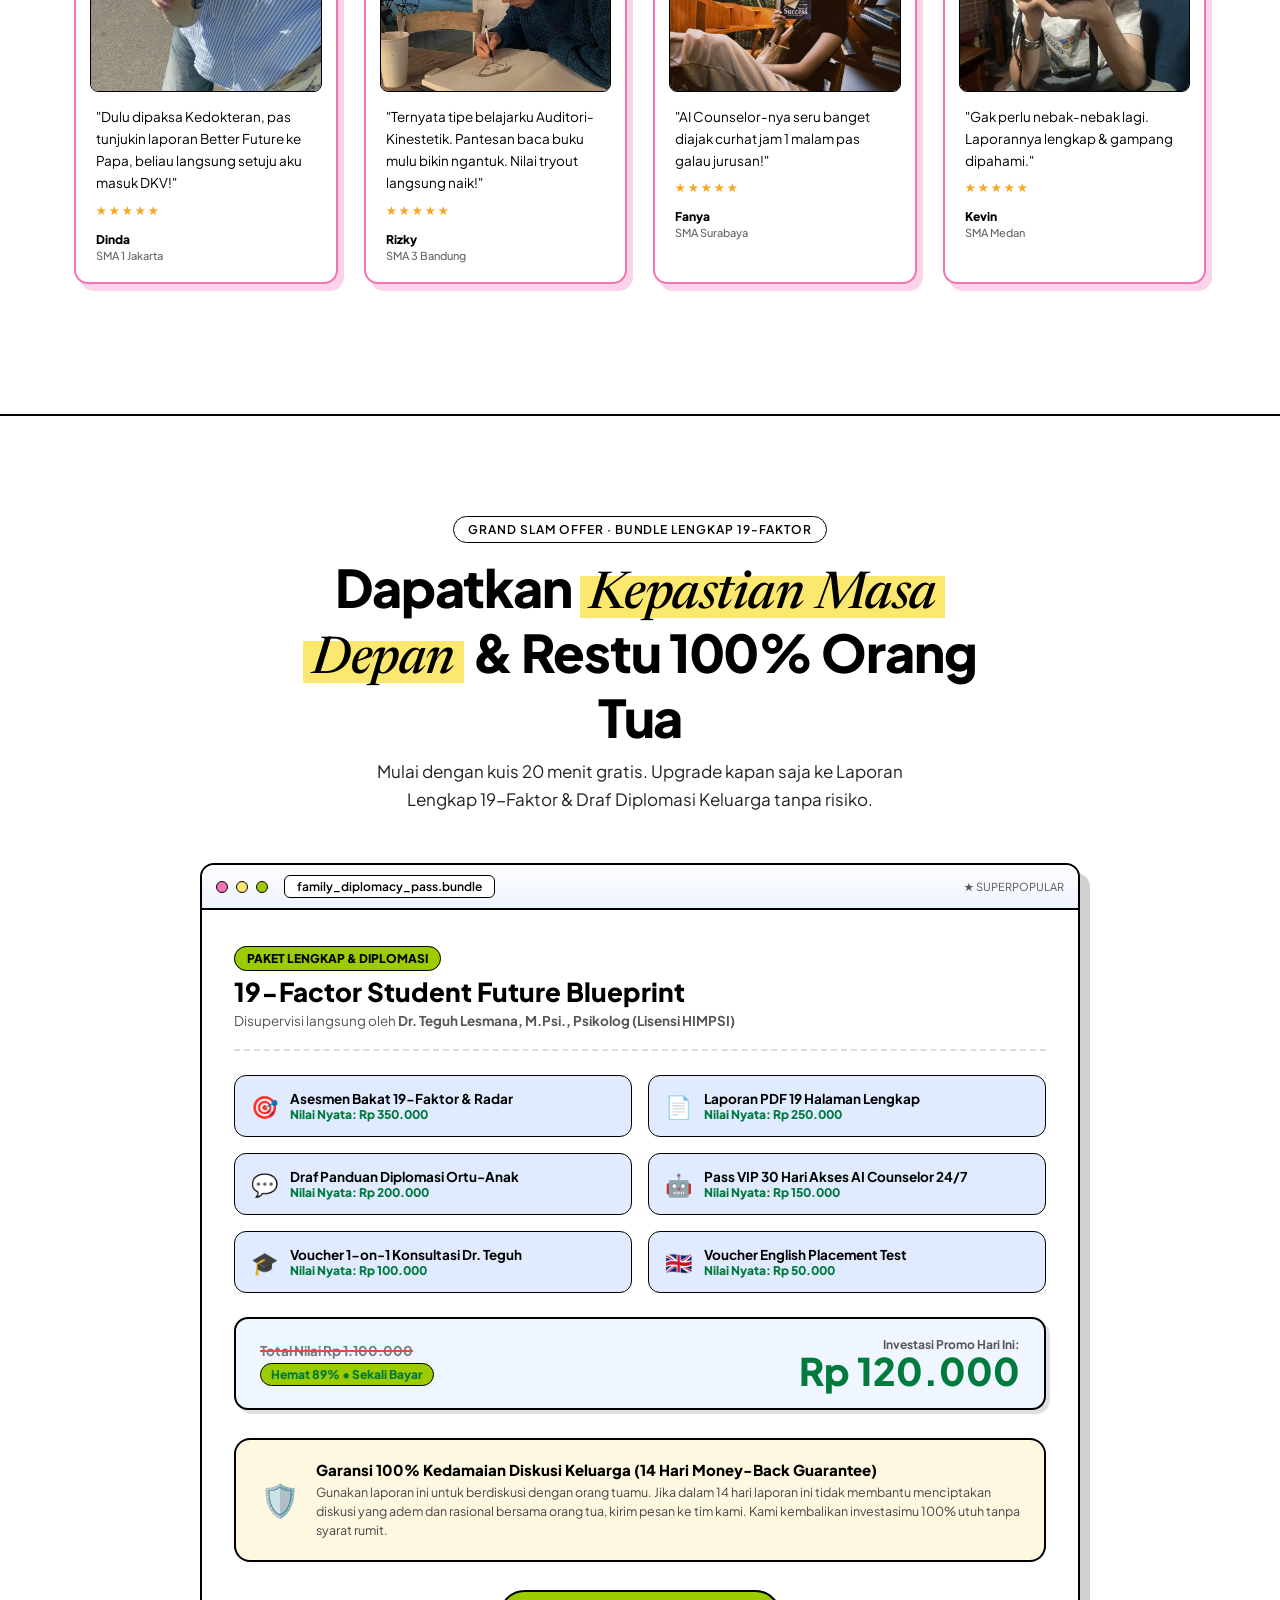
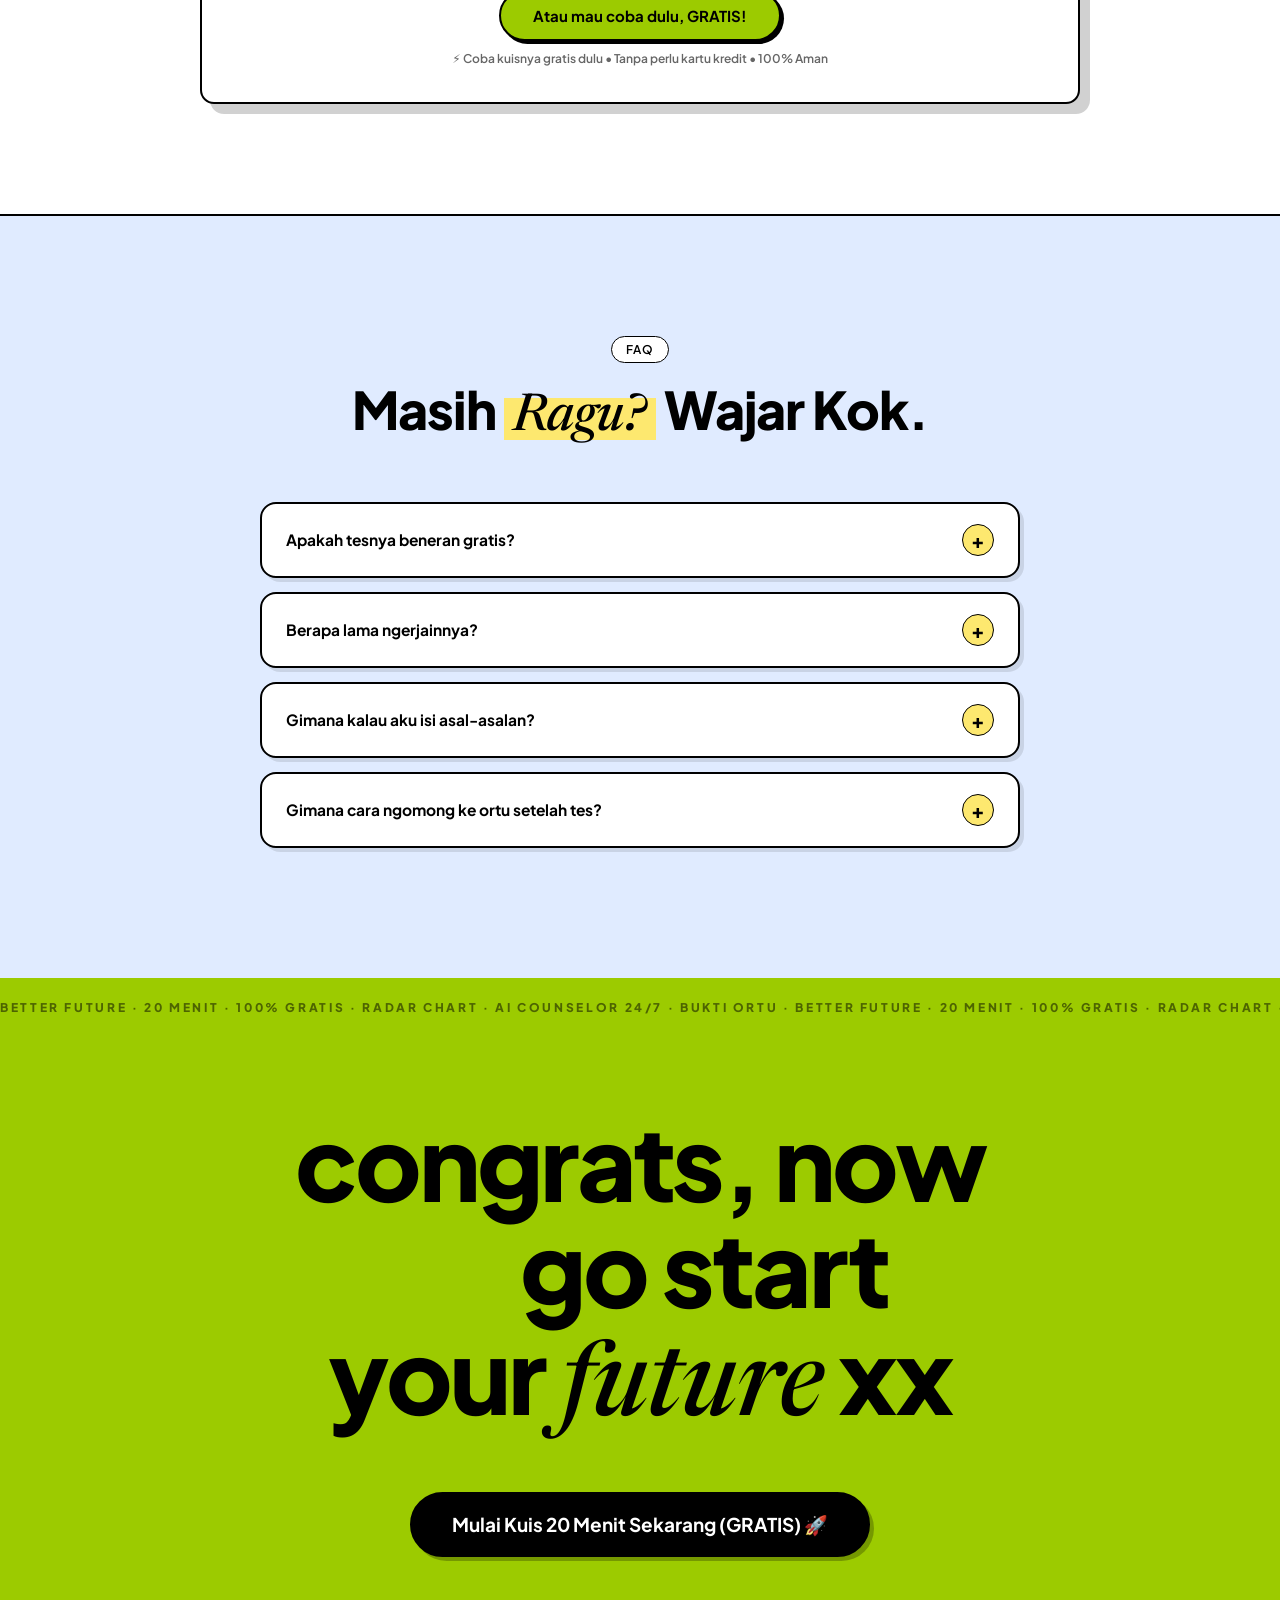
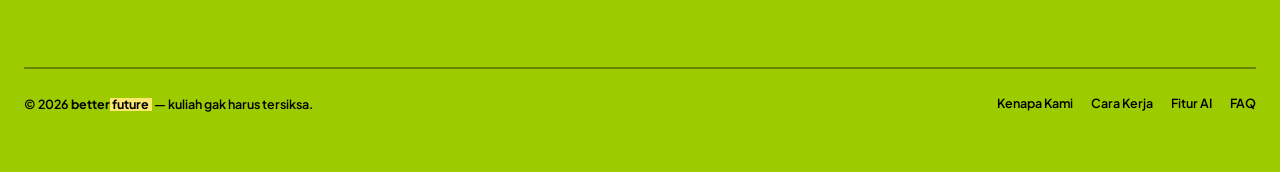
==== commit 70a195f7: "feat: link all Coba Gratis CTA buttons to WhatsApp URL https://wa.me/6287881179037?text=Halo,+saya+t" ====
--- a/better-future.html
+++ b/better-future.html
@@ -340,7 +340,7 @@
       <a href="#bukti-ortu" data-testid="nav-link-bukti">Bukti Ortu</a>
       <a href="#faq" data-testid="nav-link-faq">FAQ</a>
     </div>
-    <a href="#mulai" class="nav-cta" data-testid="nav-cta-button">Coba Tes Gratis ⚡</a>
+    <a href="https://wa.me/6287881179037?text=Halo,+saya+tertarik+dengan+produk+OCA" target="_blank" class="nav-cta" data-testid="nav-cta-button">Coba Tes Gratis ⚡</a>
     <button class="burger" id="burger" aria-label="menu" data-testid="nav-burger">☰</button>
   </div>
   <div class="mobile-menu" id="mobileMenu">
@@ -520,7 +520,7 @@
             </div>
 
             <!-- Tombol Analisa (Full Width) -->
-            <button id="btnAnalisa" class="pill-btn" style="background:var(--scribble); style="width:100%;justify-content:center;margin-top:48px;margin-bottom:24px;font-size:14px;padding:11px 18px" data-testid="btn-analisa">⚡ Klik, untuk analisa jurusan</button>
+            <button id="btnAnalisa" class="pill-btn" style="background:var(--scribble);width:100%;justify-content:center;margin-top:48px;margin-bottom:24px;font-size:14px;padding:11px 18px" data-testid="btn-analisa">⚡ Klik, untuk analisa jurusan</button>
 
             <!-- Dynamic Results Cards (3-Column Grid) -->
             <div class="sim-results-compact" id="simHasil" data-testid="sim-results">
@@ -529,7 +529,7 @@
             
             <!-- CTA Button under Recommendations -->
             <div style="text-align:center;margin-top:14px">
-              <a href="#mulai" class="pill-btn lime mazda-btn" style="display:inline-flex;align-items:center;justify-content:center;gap:16px;text-align:center" data-testid="sim-cta-button">
+              <a href="https://wa.me/6287881179037?text=Halo,+saya+tertarik+dengan+produk+OCA" target="_blank" class="pill-btn lime mazda-btn" style="display:inline-flex;align-items:center;justify-content:center;gap:16px;text-align:center" data-testid="sim-cta-button">
               <span class="mazda-arrow left">➔</span>
               <span style="line-height:1.25;font-size:15.5px">Keren kan?<br><b>Yuk.. Coba Gratis.</b></span>
               <span class="mazda-arrow right">➔</span>
@@ -738,7 +738,7 @@
         </div>
 
         <div style="text-align:center">
-          <a href="#mulai" class="pill-btn lime" style="font-size:15px;padding:14px 32px;white-space:nowrap" data-testid="offer-cta-button">Atau mau coba dulu, GRATIS!</a>
+          <a href="https://wa.me/6287881179037?text=Halo,+saya+tertarik+dengan+produk+OCA" target="_blank" class="pill-btn lime" style="font-size:15px;padding:14px 32px;white-space:nowrap" data-testid="offer-cta-button">Atau mau coba dulu, GRATIS!</a>
           <div style="font-size:12px;color:#666;margin-top:10px;font-weight:600">⚡ Coba kuisnya gratis dulu • Tanpa perlu kartu kredit • 100% Aman</div>
         </div>
       </div>
@@ -778,7 +778,7 @@
 <footer class="finale">
   <div class="ticker"><span class="ticker-inner">better future · 20 menit · 100% gratis · radar chart · ai counselor 24/7 · bukti ortu · better future · 20 menit · 100% gratis · radar chart · ai counselor 24/7 · bukti ortu · </span></div>
   <h2 class="reveal" data-testid="finale-headline">congrats, now<br><span class="l2">go</span> start<br>your <span class="it">future</span> xx</h2>
-  <a href="#mulai" class="pill-btn dark" data-testid="finale-cta-button">Mulai Kuis 20 Menit Sekarang (GRATIS) 🚀</a>
+  <a href="https://wa.me/6287881179037?text=Halo,+saya+tertarik+dengan+produk+OCA" target="_blank" class="pill-btn dark" data-testid="finale-cta-button">Mulai Kuis 20 Menit Sekarang (GRATIS) 🚀</a>
   <div class="foot">
     <span>© 2026 <b>better<span class="hl">future</span></b> — kuliah gak harus tersiksa.</span>
     <div class="foot-links">
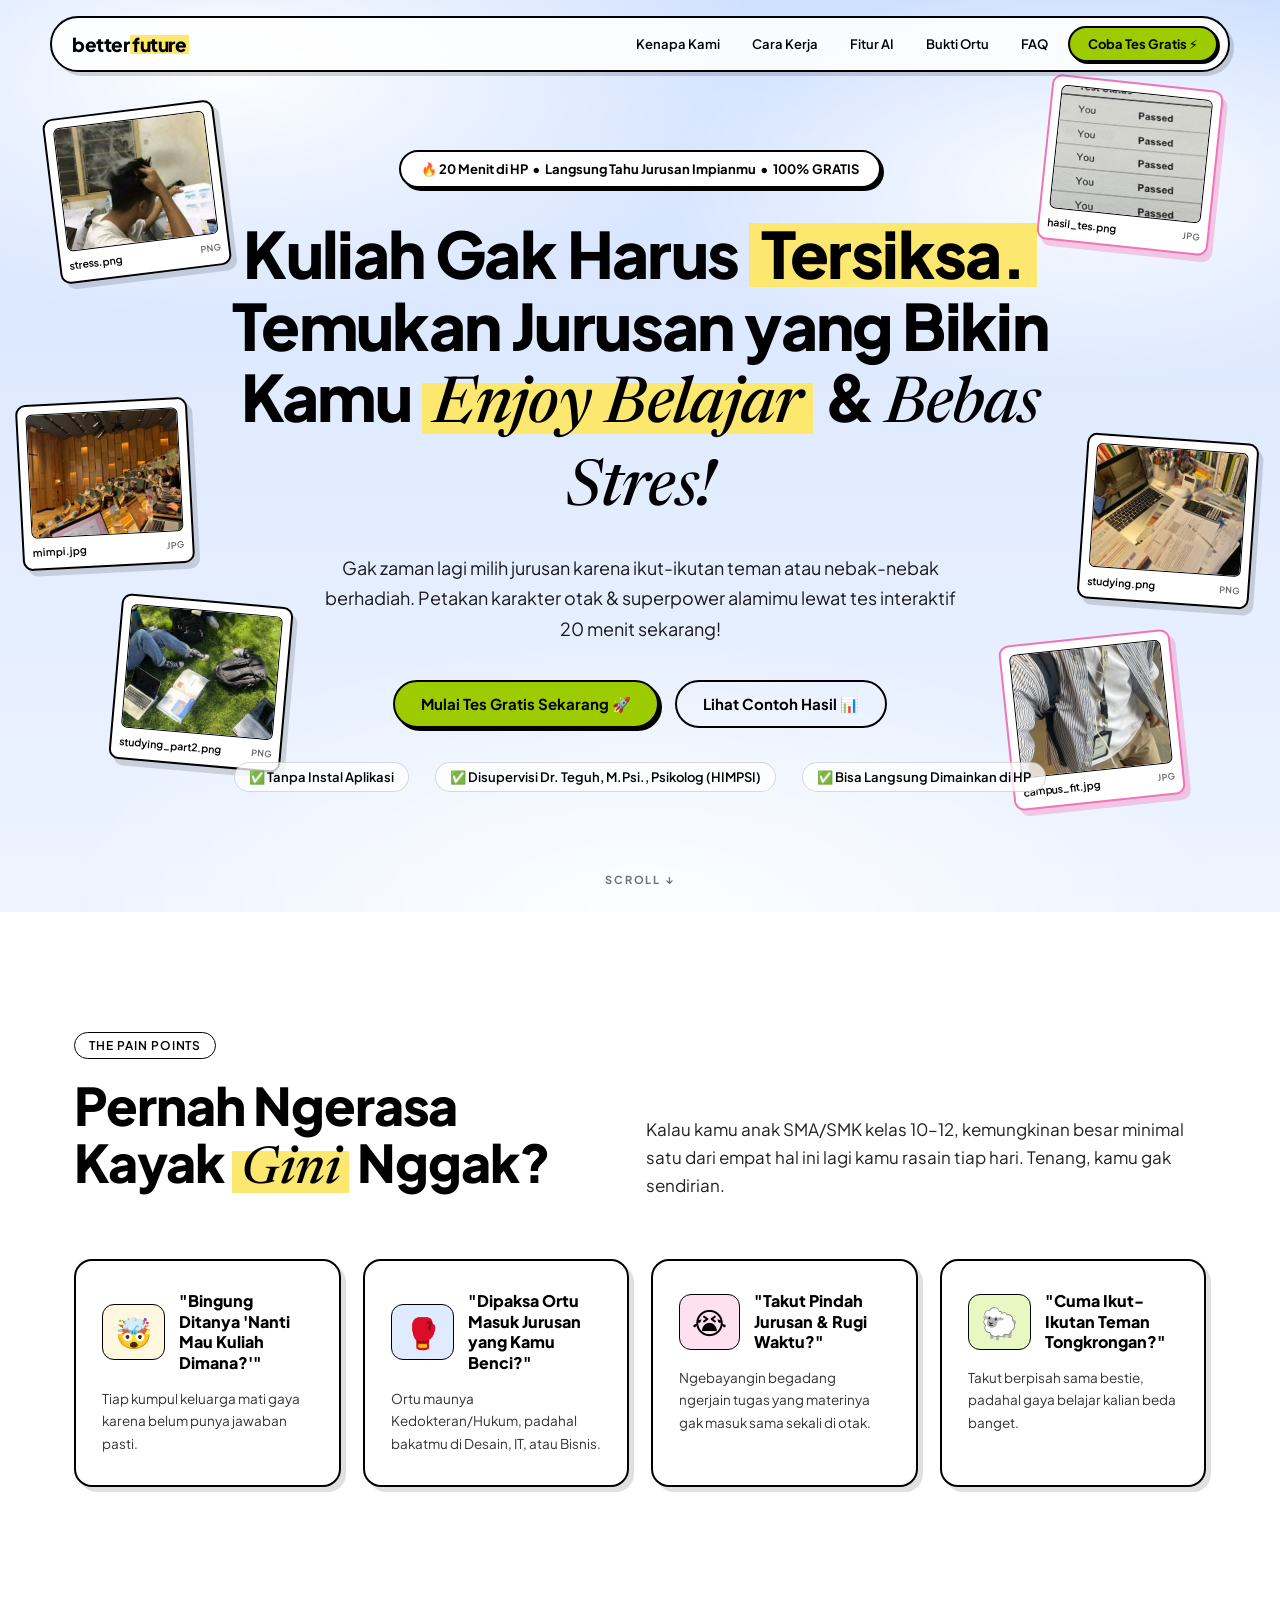
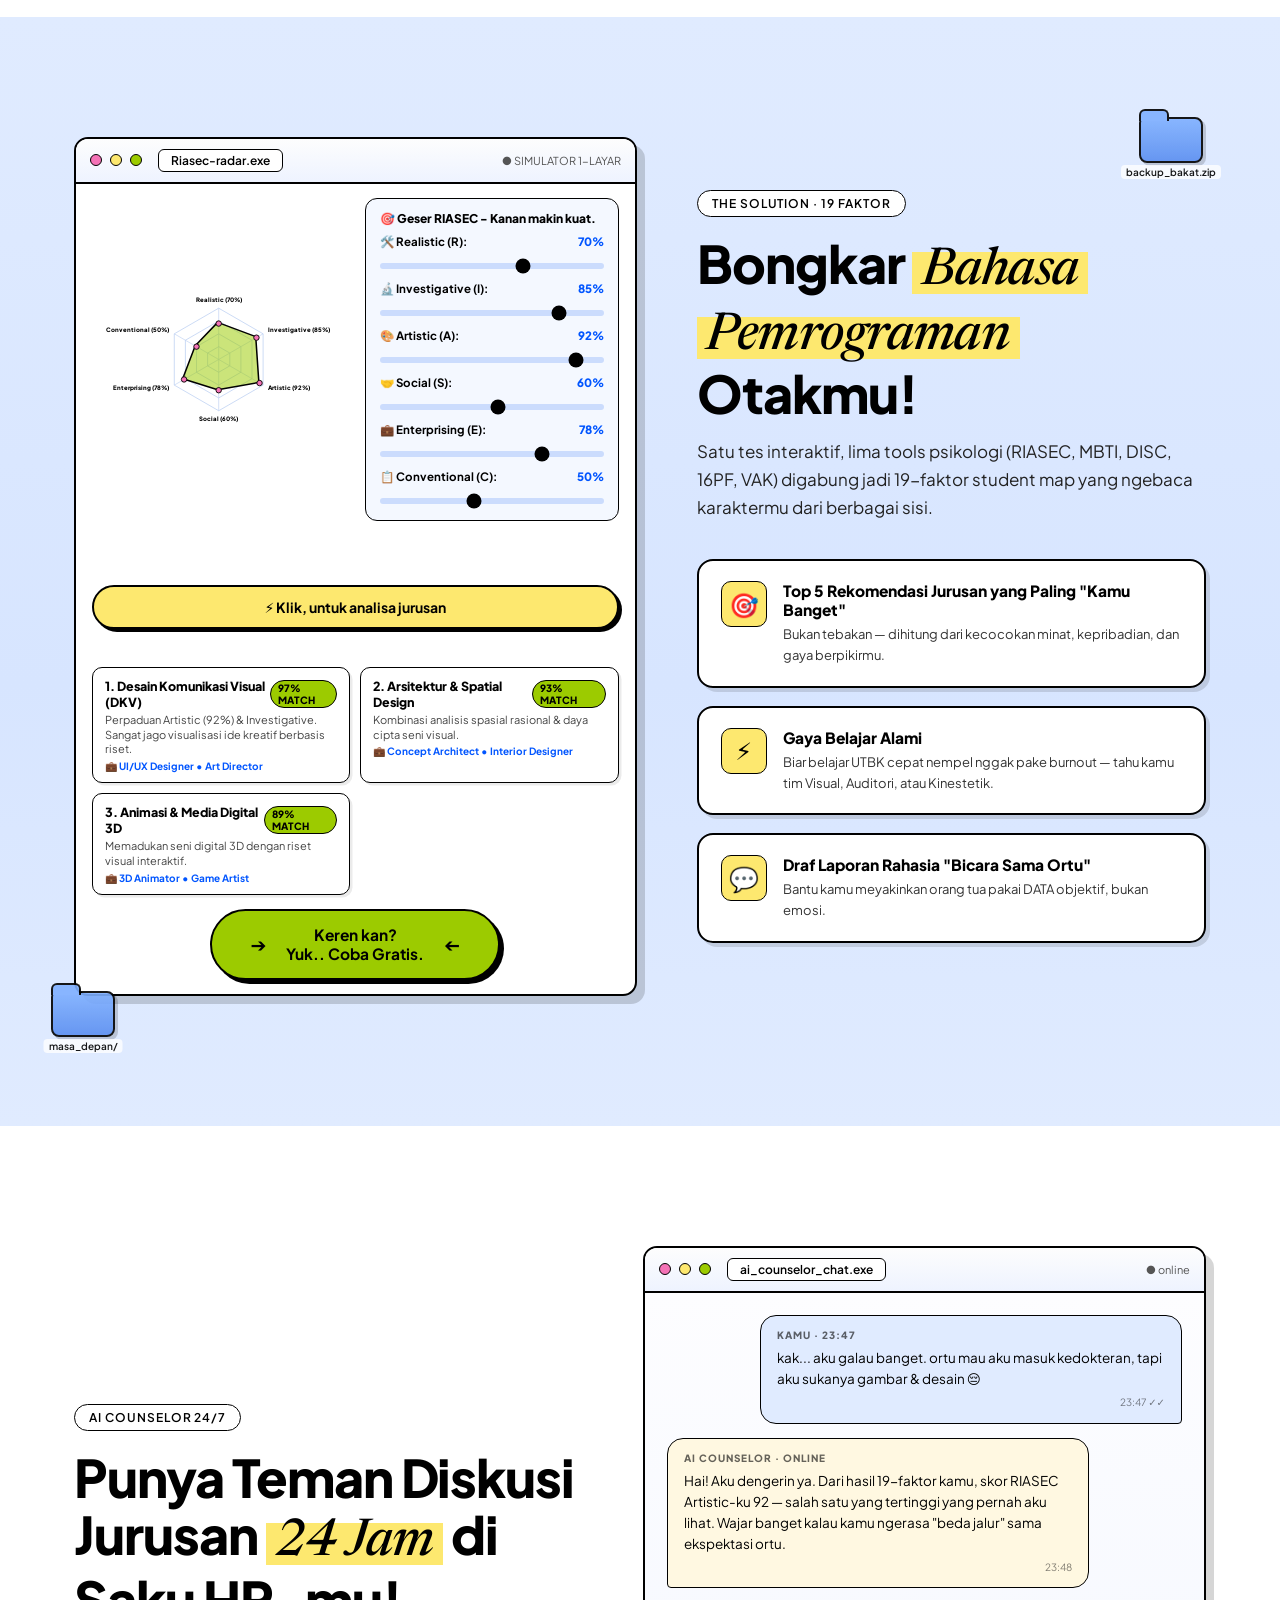
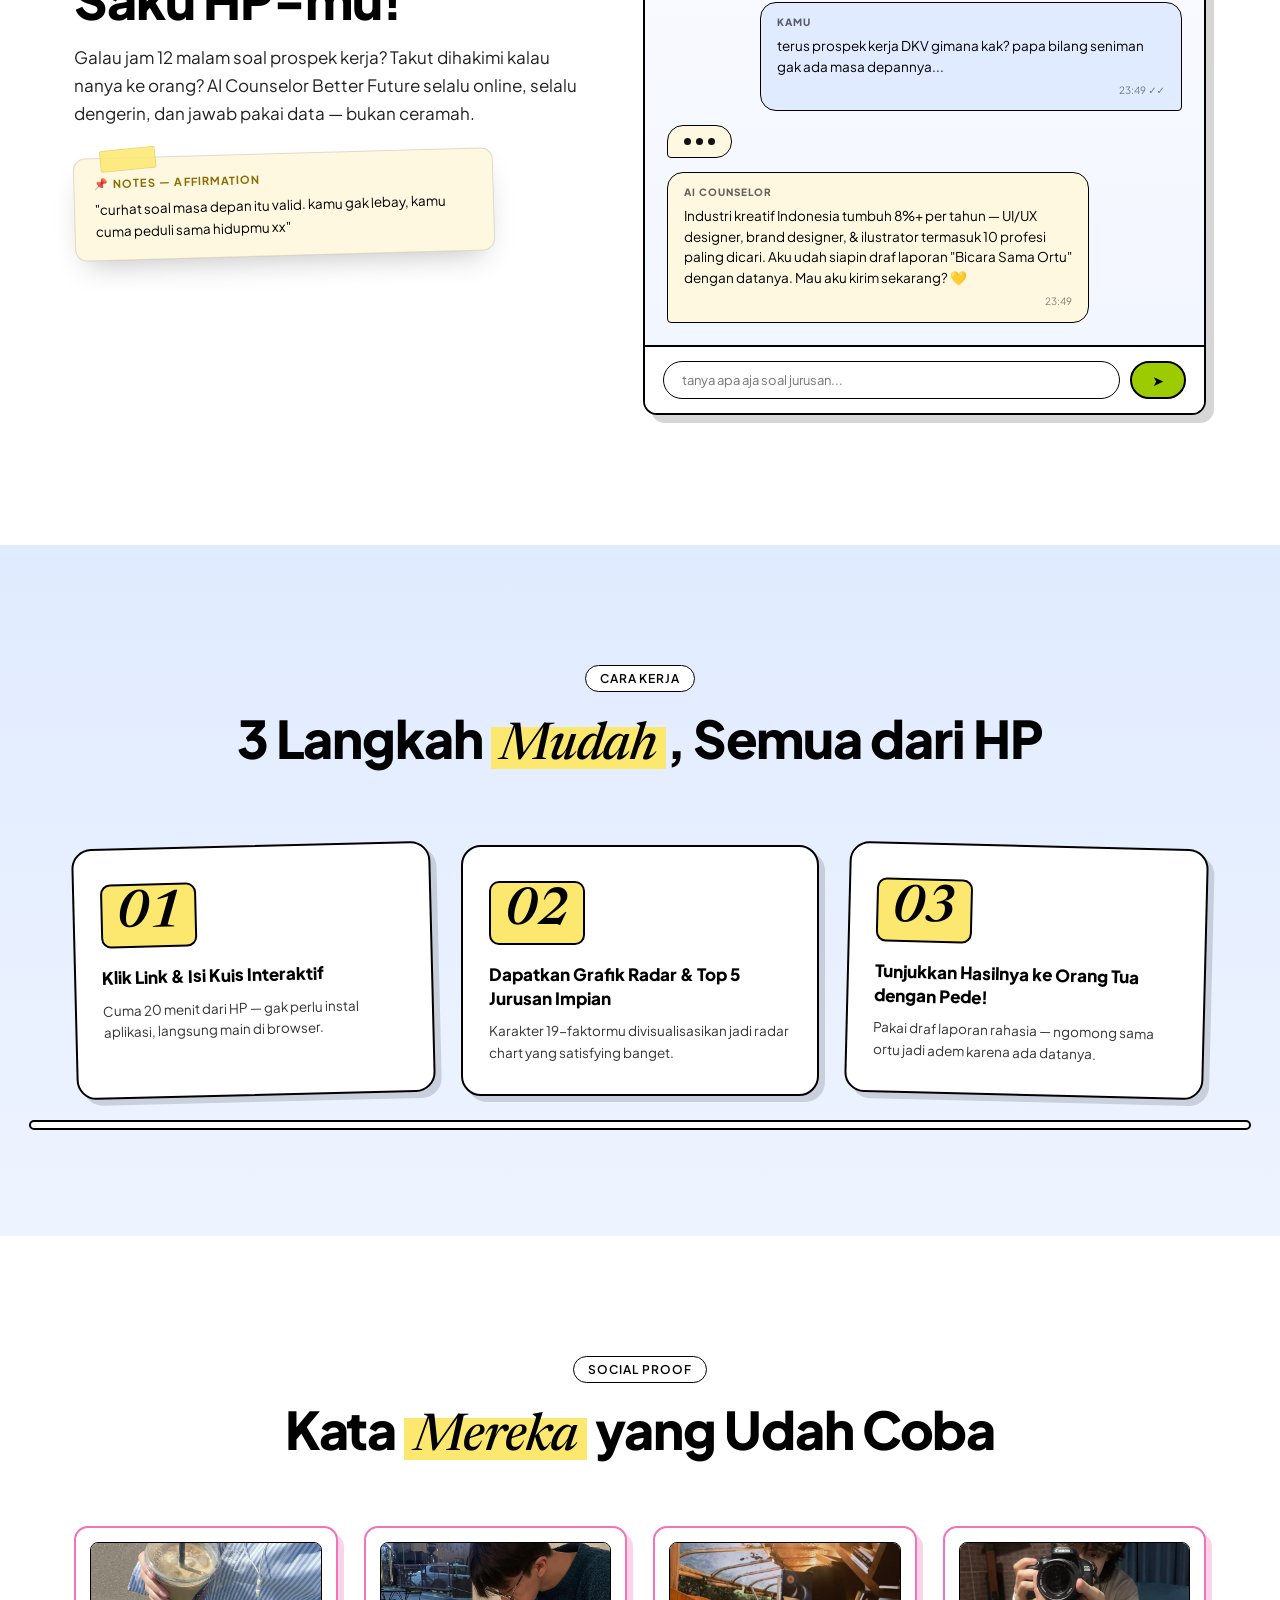
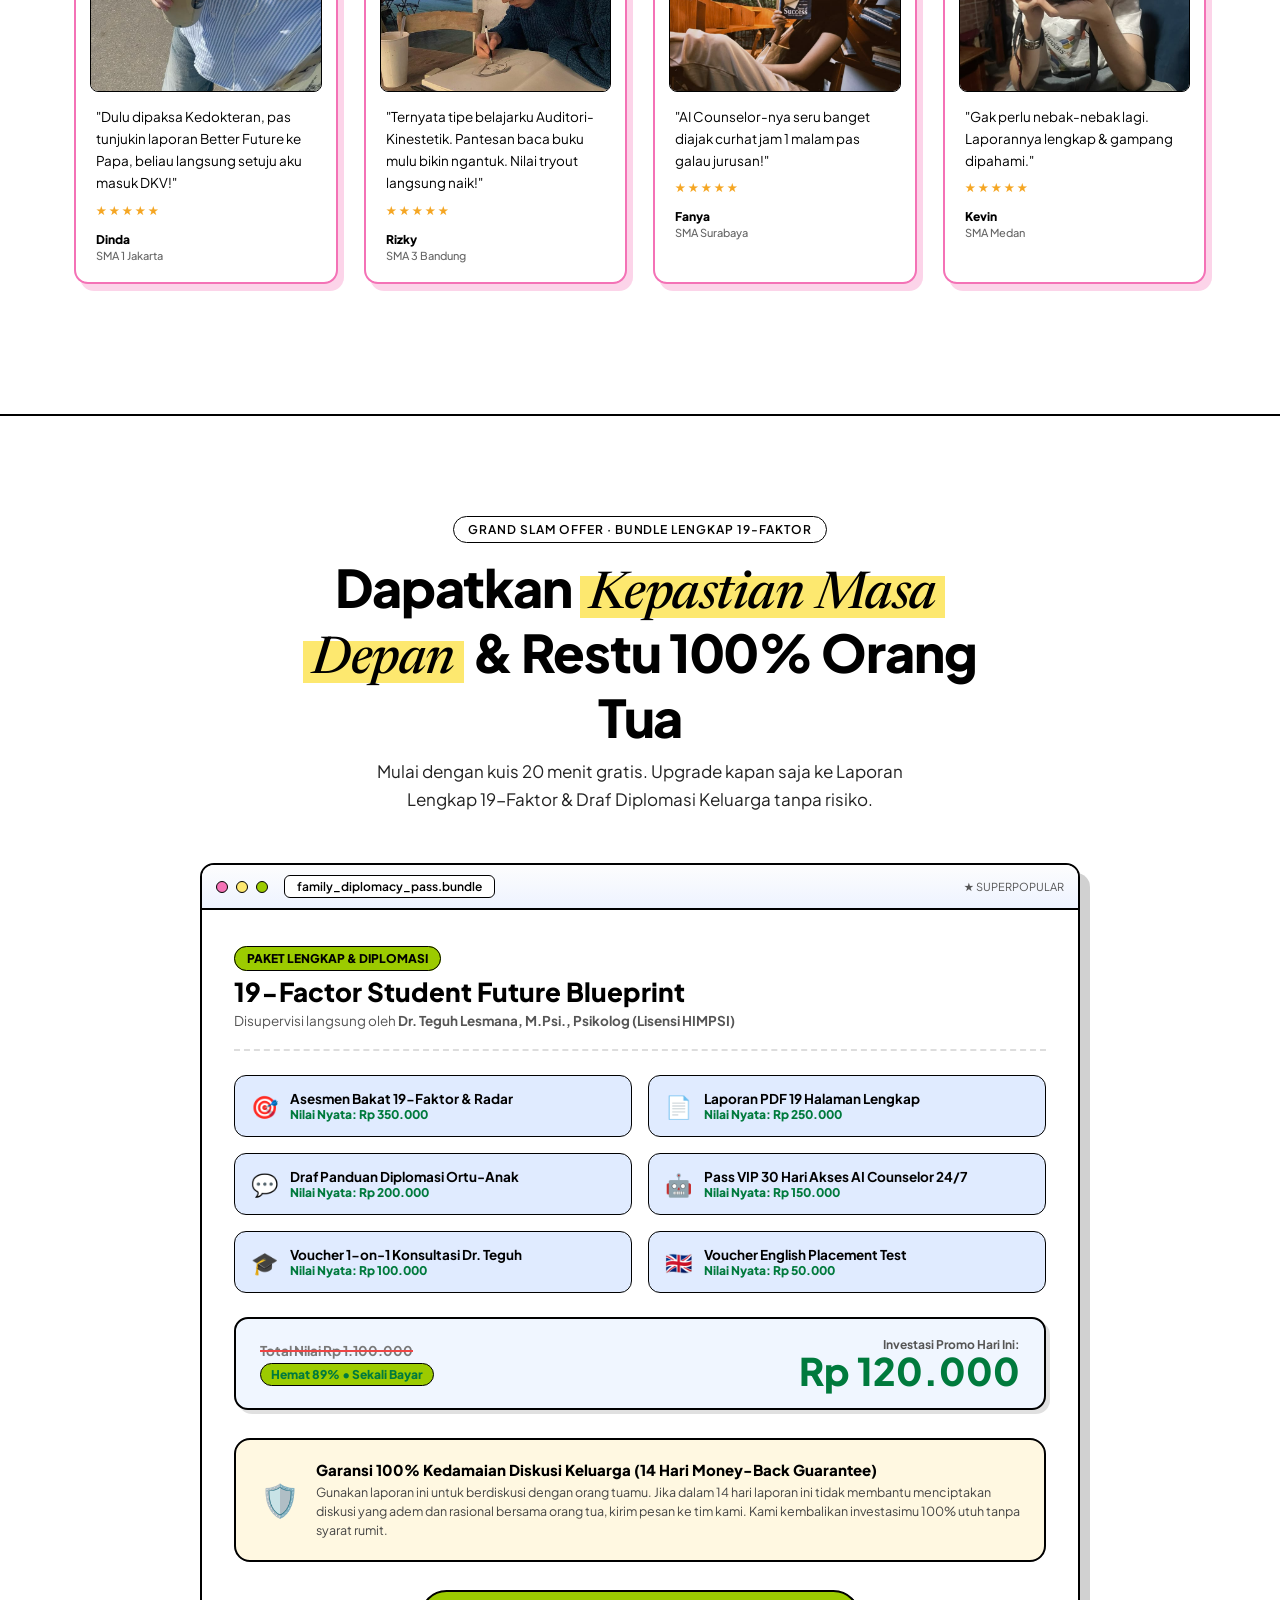
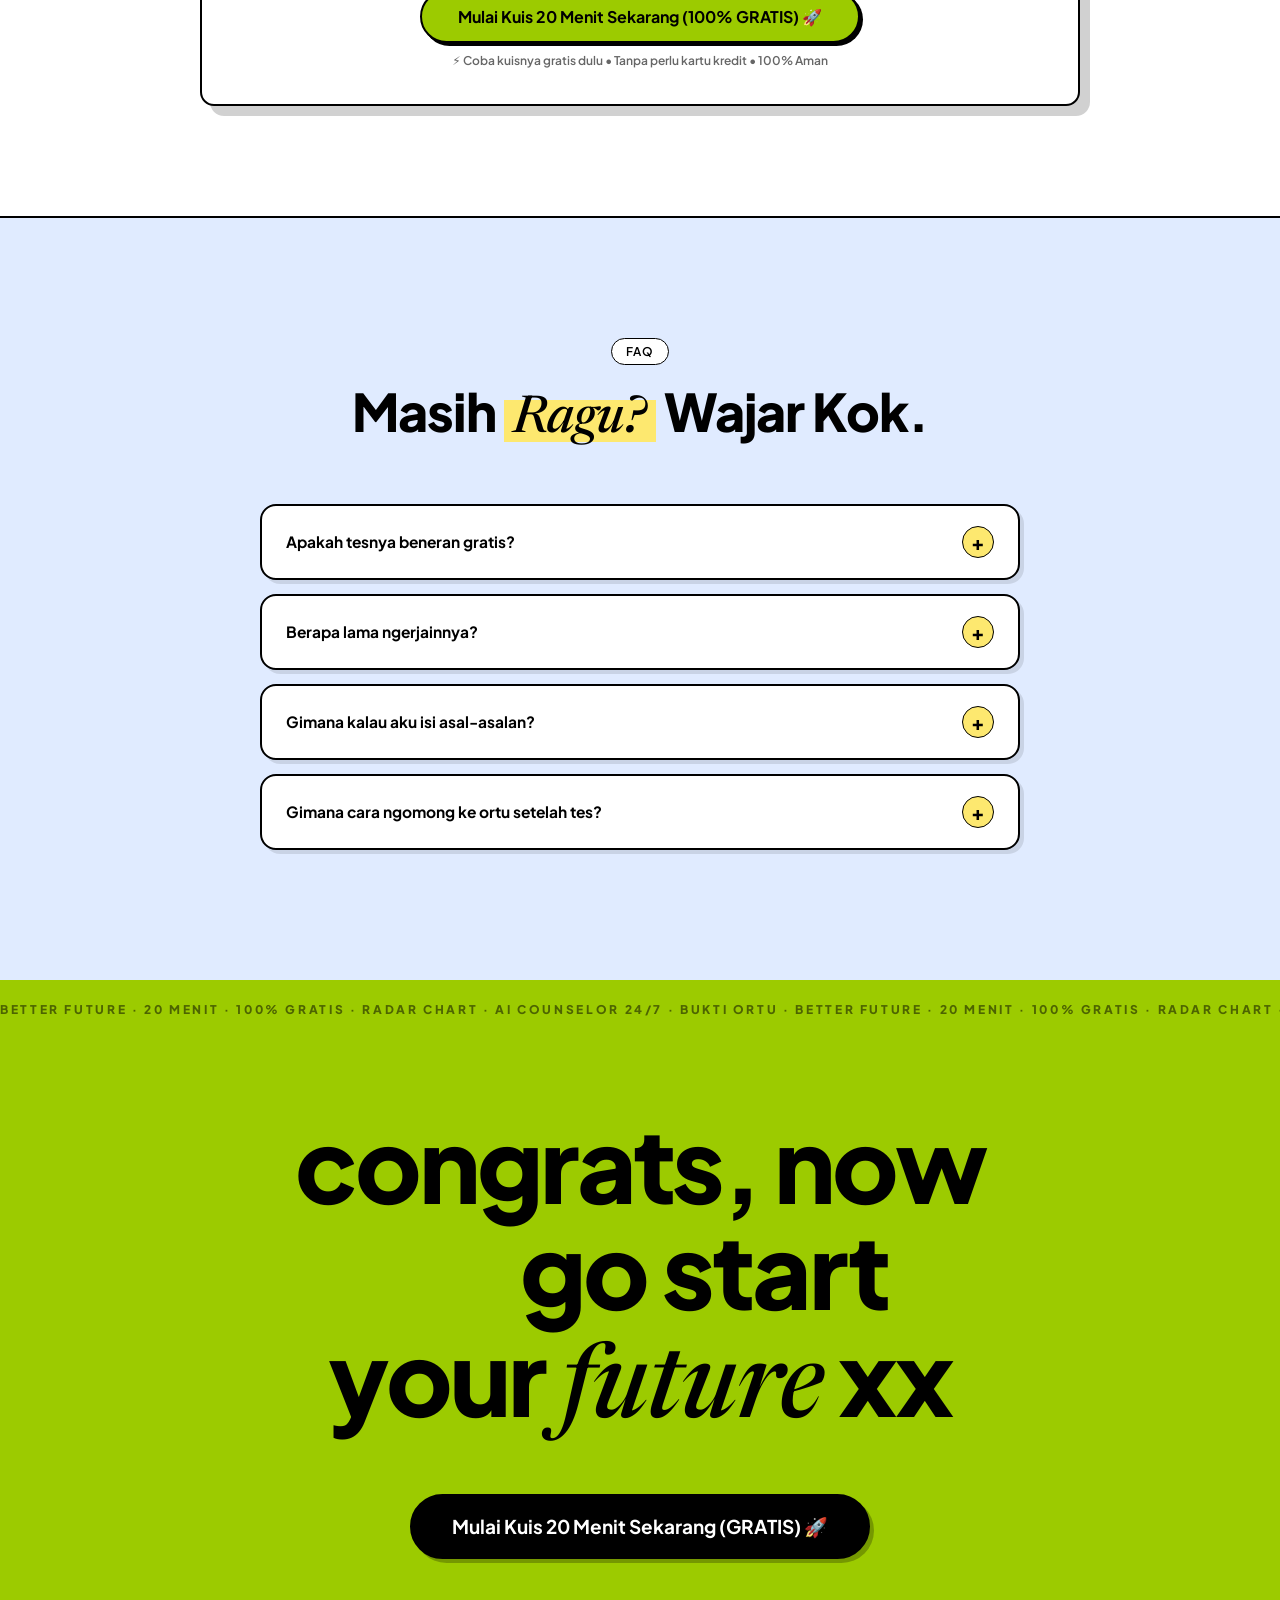
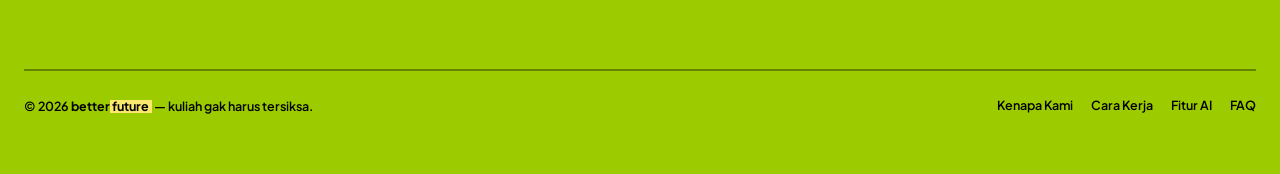
==== commit dd989cf2: "revert: restore offer CTA button text to 'Mulai Kuis 20 Menit Sekarang (100% GRATIS) 🚀' with WA link" ====
--- a/better-future.html
+++ b/better-future.html
@@ -738,7 +738,7 @@
         </div>
 
         <div style="text-align:center">
-          <a href="https://wa.me/6287881179037?text=Halo,+saya+tertarik+dengan+produk+OCA" target="_blank" class="pill-btn lime" style="font-size:15px;padding:14px 32px;white-space:nowrap" data-testid="offer-cta-button">Atau mau coba dulu, GRATIS!</a>
+          <a href="https://wa.me/6287881179037?text=Halo,+saya+tertarik+dengan+produk+OCA" target="_blank" class="pill-btn lime" style="font-size:16px;padding:14px 36px" data-testid="offer-cta-button">Mulai Kuis 20 Menit Sekarang (100% GRATIS) 🚀</a>
           <div style="font-size:12px;color:#666;margin-top:10px;font-weight:600">⚡ Coba kuisnya gratis dulu • Tanpa perlu kartu kredit • 100% Aman</div>
         </div>
       </div>
